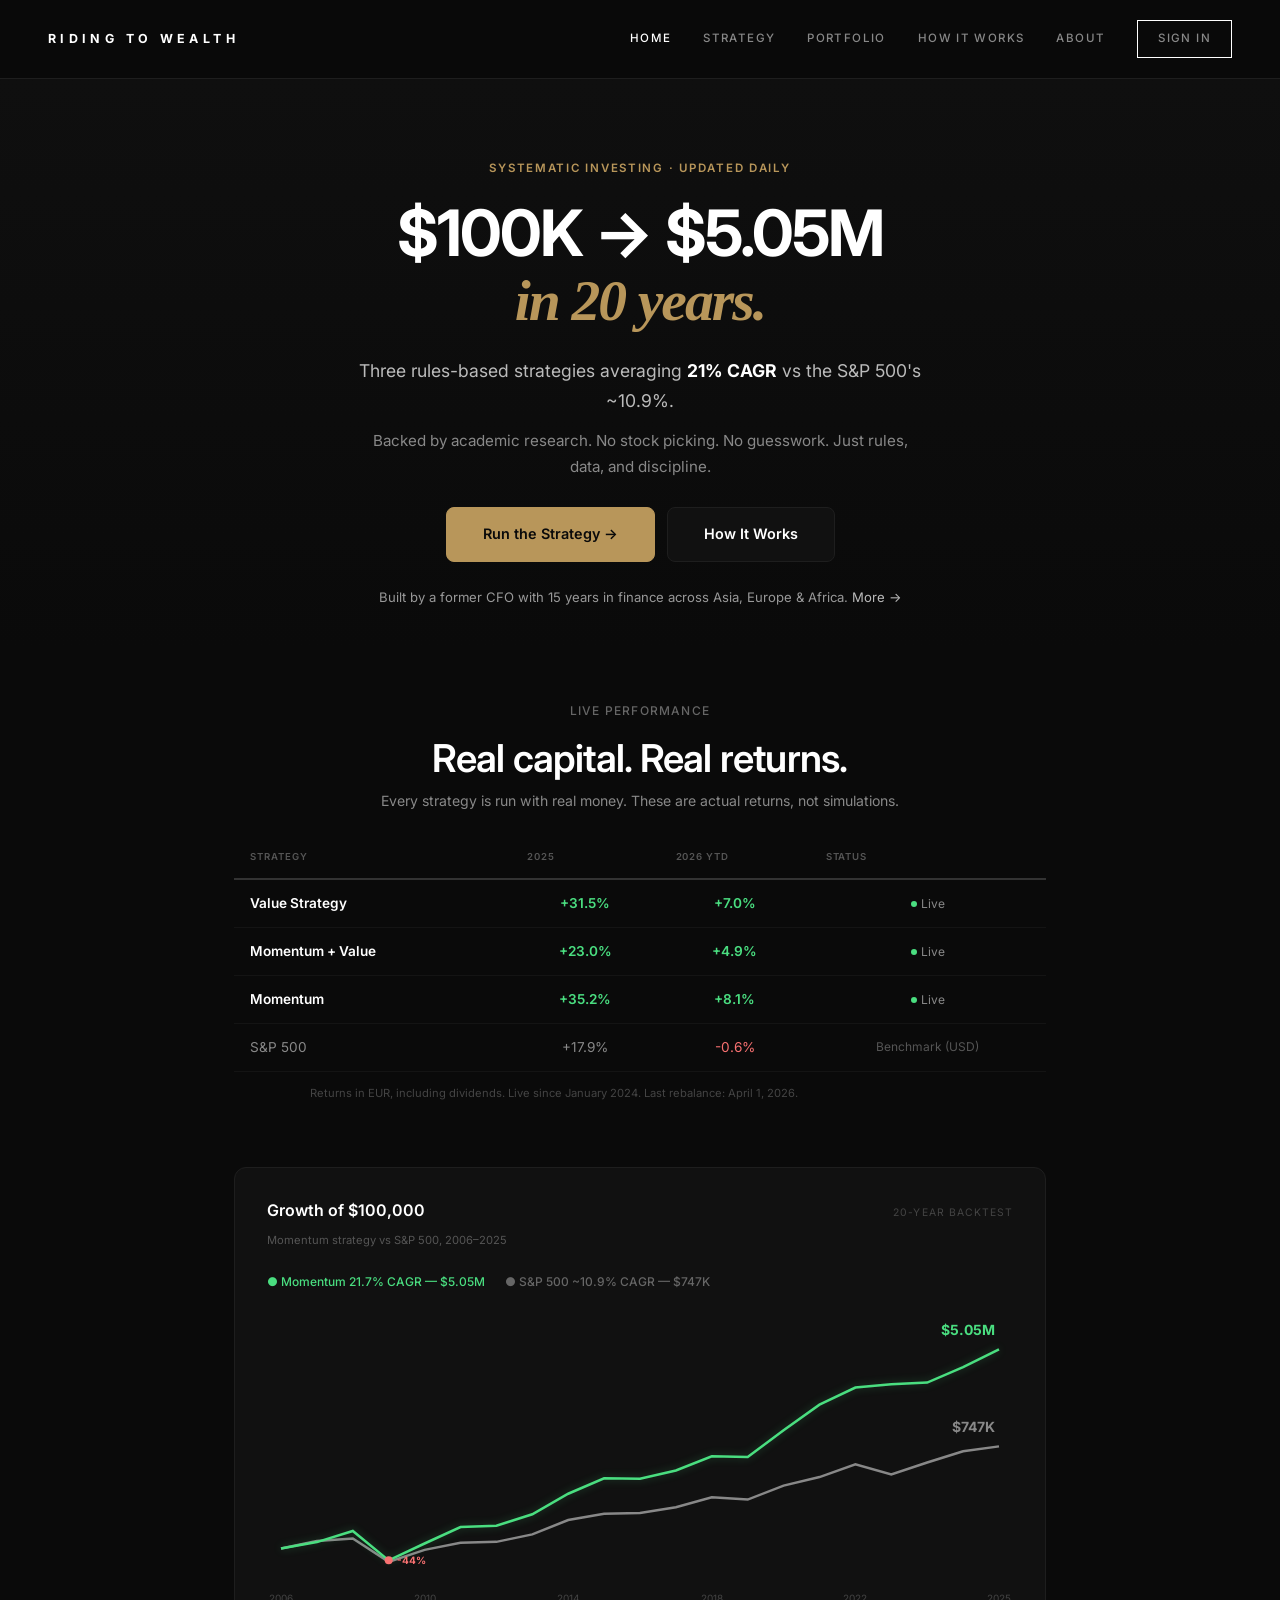
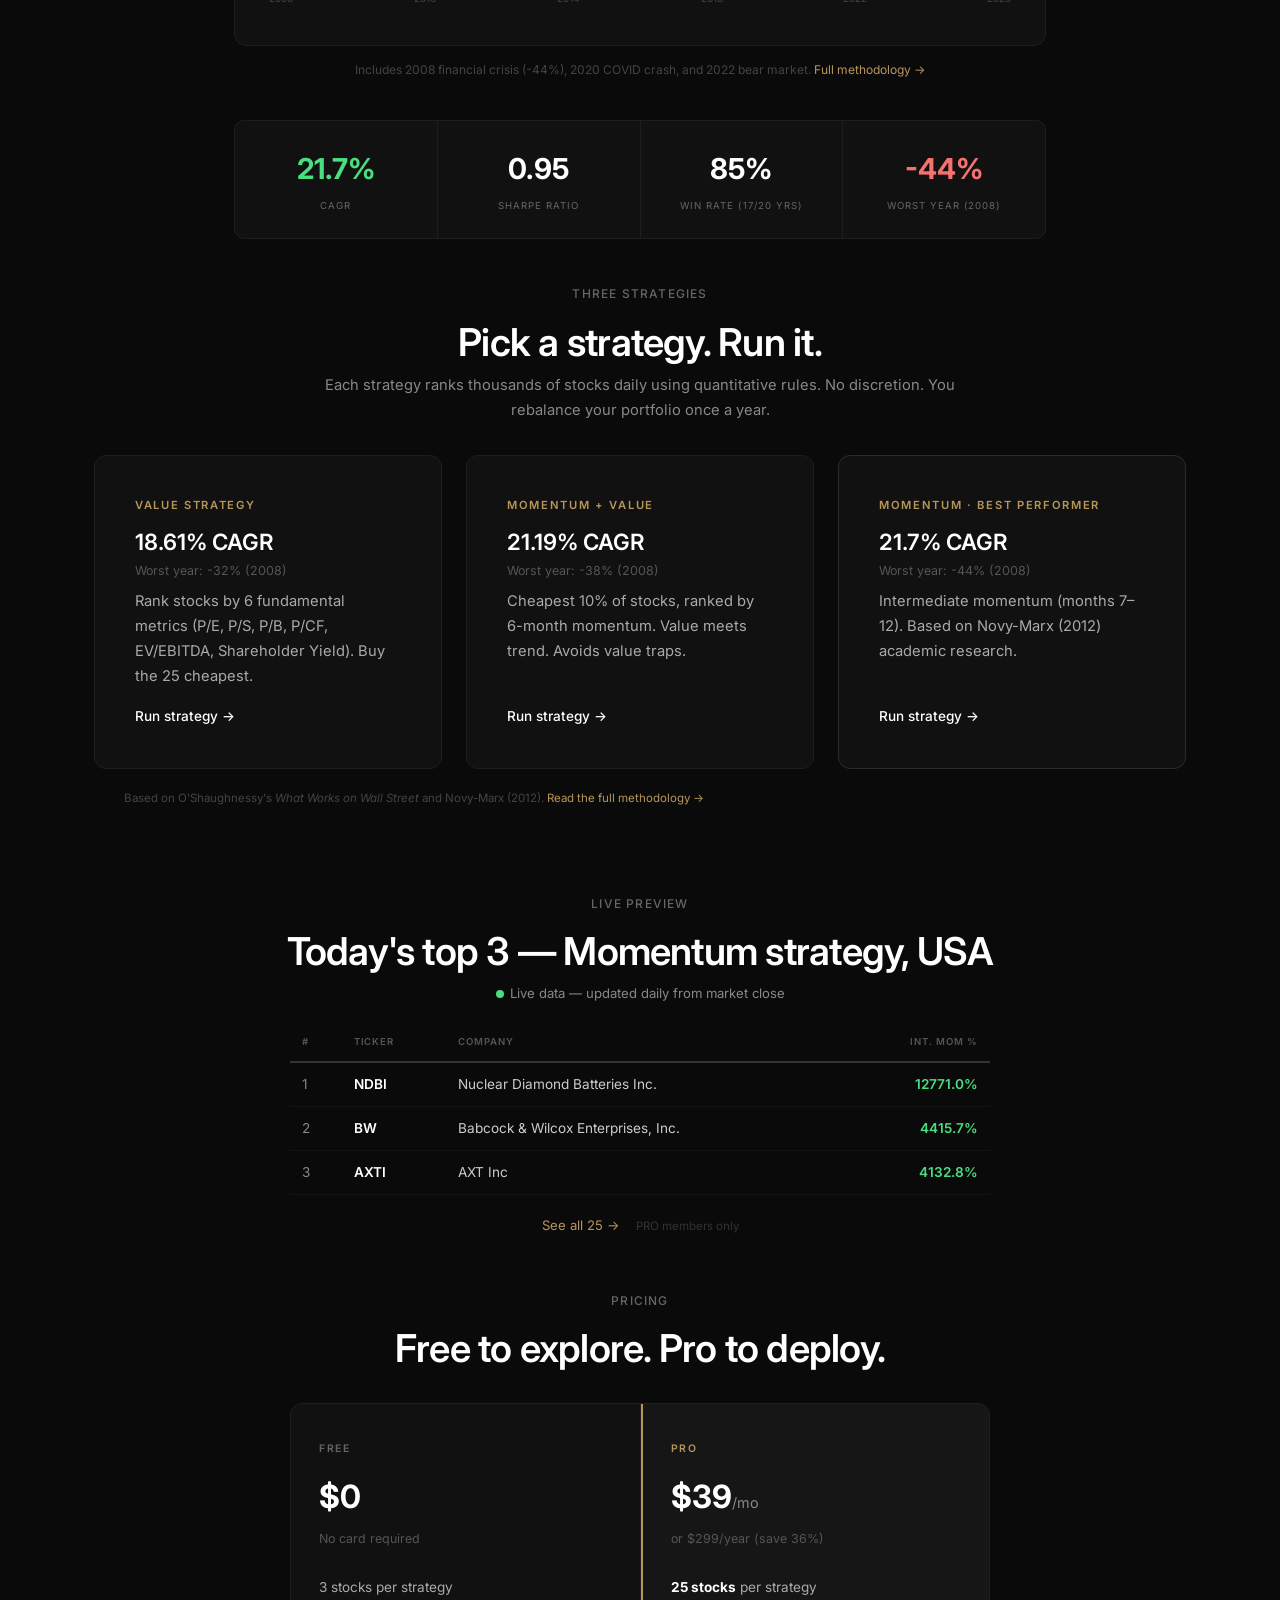
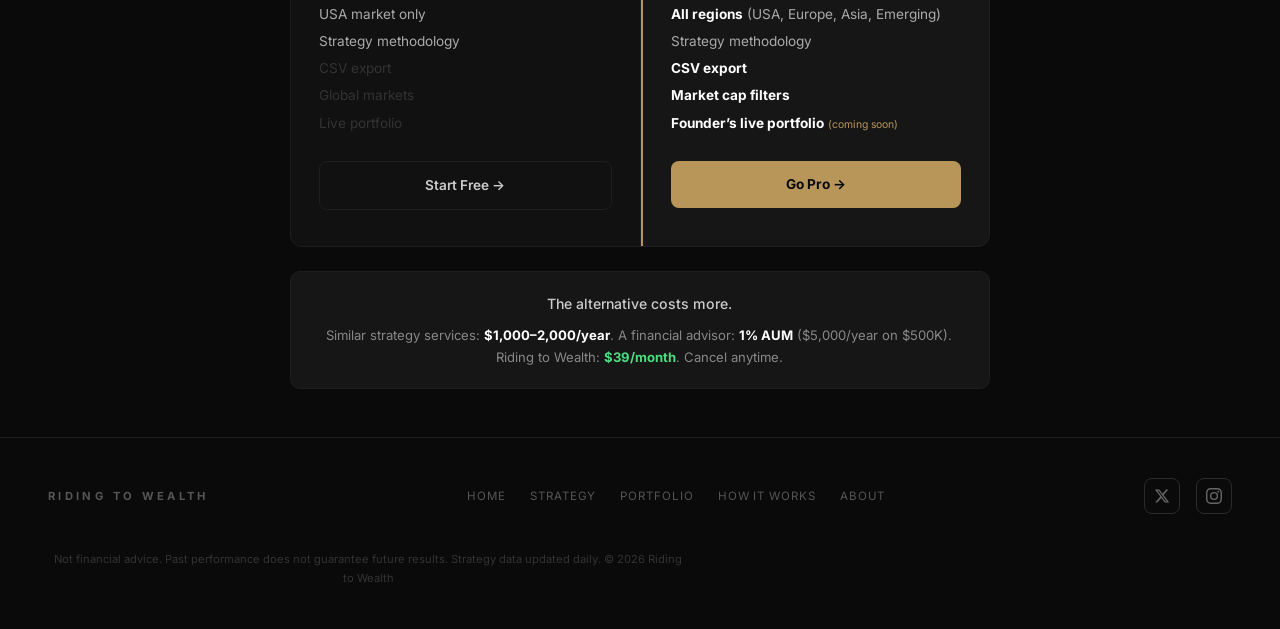
==== index.html @ 2ad4b7cb "Reorder homepage: Live Performance first, backtest chart second — proof NOW before proof historicall" ====
<!DOCTYPE html>
<html lang="en">
<head>
  <meta charset="UTF-8">
  <meta name="viewport" content="width=device-width, initial-scale=1.0">
  <title>$100K to $5.05M in 20 Years — Riding to Wealth</title>
  <meta name="description" content="Three rules-based strategies averaging 21% CAGR over 20 years. Backed by academic research. Run with real capital. No simulations.">
  <meta property="og:title" content="$100K to $5.05M in 20 Years — Riding to Wealth">
  <meta property="og:description" content="Three rules-based strategies averaging 21% CAGR vs the S&P 500's ~10.9%. Backed by academic research. Real capital.">
  <meta property="og:image" content="https://ridingtowealth.com/og-image.png">
  <meta property="og:type" content="website">
  <meta property="og:url" content="https://ridingtowealth.com">
  <meta name="twitter:card" content="summary_large_image">
  <meta name="twitter:image" content="https://ridingtowealth.com/og-image.png">
  <meta name="twitter:title" content="$100K to $5.05M in 20 Years — Riding to Wealth">
  <meta name="twitter:description" content="Three rules-based strategies averaging 21% CAGR. Backed by academic research. Real capital.">
  <meta name="theme-color" content="#0a0a0a">
  <link rel="preconnect" href="https://fonts.googleapis.com">
  <link href="https://fonts.googleapis.com/css2?family=Inter:wght@400;500;600;700&display=swap" rel="stylesheet">
  <link rel="icon" href="favicon.ico" type="image/x-icon">
  <link rel="icon" href="favicon.png" type="image/png">
  <link rel="stylesheet" href="style.css">
  <script type="application/ld+json">
  {
    "@context": "https://schema.org",
    "@type": "WebSite",
    "name": "Riding to Wealth",
    "url": "https://ridingtowealth.com",
    "description": "Three rules-based investing strategies averaging 21% CAGR, updated daily from live market data. Run with real capital.",
    "author": {
      "@type": "Person",
      "name": "Luis Abrantes",
      "jobTitle": "Former CFO",
      "url": "https://ridingtowealth.com/about.html",
      "sameAs": ["https://x.com/LuisPAbr"]
    }
  }
  </script>
  <style>
    @media (max-width: 900px) {
      .cards-3 { grid-template-columns: 1fr !important; gap: 12px !important; }
      .trust-bar { grid-template-columns: repeat(2, 1fr) !important; }
      .screener-cta-row { flex-direction: column; text-align: center; }
      .two-sides { grid-template-columns: 1fr !important; }
      .pricing-grid { grid-template-columns: 1fr !important; }
    }
  </style>
</head>
<body>

  <!-- Nav -->
  <nav class="nav" role="navigation" aria-label="Main navigation">
    <a href="/" class="nav-logo">RIDING TO WEALTH</a>
    <button class="nav-toggle" aria-label="Toggle menu" onclick="document.querySelector('.nav-links').classList.toggle('open')">
      <span></span><span></span><span></span>
    </button>
    <div class="nav-links">
      <a href="/" class="active">Home</a>
      <a href="invest.html">Strategy</a>
      <a href="portfolio.html">Portfolio</a>
      <a href="strategies.html">How It Works</a>

      <a href="about.html">About</a>
      <a href="invest.html#signin" class="btn-sub">Sign In</a>
    </div>
  </nav>

  <!-- Hero — Proof first -->
  <header class="hero" style="padding:80px 24px 40px">
    <p style="margin:0 auto 20px;font-size:0.72rem;font-weight:600;letter-spacing:0.15em;text-transform:uppercase;color:#b8965a">Systematic Investing &middot; Updated Daily</p>
    <h1 style="margin-bottom:24px">$100K &rarr; $5.05M<br><span class="italic">in 20 years.</span></h1>
    <p style="font-size:1.1rem;color:#bbb;max-width:600px;margin:0 auto 12px">Three rules-based strategies averaging <strong style="color:#fff">21% CAGR</strong> vs the S&amp;P 500's ~10.9%.</p>
    <p style="font-size:0.95rem;color:#888;max-width:540px;margin:0 auto 28px">Backed by academic research. No stock picking. No guesswork. Just rules, data, and discipline.</p>
    <div style="display:flex;gap:12px;justify-content:center;flex-wrap:wrap">
      <a href="invest.html" class="btn btn-accent" style="padding:14px 36px;font-size:0.9rem">Run the Strategy &rarr;</a>
      <a href="strategies.html" class="btn" style="padding:14px 36px;font-size:0.9rem">How It Works</a>
    </div>
    <p style="margin:24px auto 0;font-size:0.82rem;color:#999">Built by a former CFO with 15 years in finance across Asia, Europe &amp; Africa. <a href="about.html" style="color:#bbb">More &rarr;</a></p>
  </header>

  <!-- Live Performance — FIRST (what's happening NOW) -->
  <section style="padding:48px 0 40px">
    <div class="container" style="max-width:860px">
      <div style="text-align:center;margin-bottom:24px">
        <span class="sublabel">Live Performance</span>
        <h2 style="margin:12px 0 8px">Real capital. Real returns.</h2>
        <p style="margin:0 auto;color:#888;font-size:0.88rem">Every strategy is run with real money. These are actual returns, not simulations.</p>
      </div>
      <div style="overflow-x:auto">
        <table style="width:100%;border-collapse:collapse;font-size:0.85rem;text-align:center">
          <thead>
            <tr>
              <th style="padding:12px 16px;font-size:0.6rem;letter-spacing:0.1em;text-transform:uppercase;color:#555;border-bottom:2px solid #333;text-align:left">Strategy</th>
              <th style="padding:12px 16px;font-size:0.6rem;letter-spacing:0.1em;text-transform:uppercase;color:#555;border-bottom:2px solid #333">2025</th>
              <th style="padding:12px 16px;font-size:0.6rem;letter-spacing:0.1em;text-transform:uppercase;color:#555;border-bottom:2px solid #333">2026 YTD</th>
              <th style="padding:12px 16px;font-size:0.6rem;letter-spacing:0.1em;text-transform:uppercase;color:#555;border-bottom:2px solid #333">Status</th>
            </tr>
          </thead>
          <tbody>
            <tr style="border-bottom:1px solid var(--border)">
              <td style="padding:12px 16px;text-align:left;color:#fff;font-weight:600">Value Strategy</td>
              <td style="padding:12px 16px;color:#4ade80;font-weight:600">+31.5%</td>
              <td style="padding:12px 16px;color:#4ade80;font-weight:600">+7.0%</td>
              <td style="padding:12px 16px"><span style="display:inline-block;width:6px;height:6px;background:#4ade80;border-radius:50%;margin-right:4px;vertical-align:middle"></span><span style="font-size:0.75rem;color:#888">Live</span></td>
            </tr>
            <tr style="border-bottom:1px solid var(--border)">
              <td style="padding:12px 16px;text-align:left;color:#fff;font-weight:600">Momentum + Value</td>
              <td style="padding:12px 16px;color:#4ade80;font-weight:600">+23.0%</td>
              <td style="padding:12px 16px;color:#4ade80;font-weight:600">+4.9%</td>
              <td style="padding:12px 16px"><span style="display:inline-block;width:6px;height:6px;background:#4ade80;border-radius:50%;margin-right:4px;vertical-align:middle"></span><span style="font-size:0.75rem;color:#888">Live</span></td>
            </tr>
            <tr style="border-bottom:1px solid var(--border)">
              <td style="padding:12px 16px;text-align:left;color:#fff;font-weight:600">Momentum</td>
              <td style="padding:12px 16px;color:#4ade80;font-weight:600">+35.2%</td>
              <td style="padding:12px 16px;color:#4ade80;font-weight:600">+8.1%</td>
              <td style="padding:12px 16px"><span style="display:inline-block;width:6px;height:6px;background:#4ade80;border-radius:50%;margin-right:4px;vertical-align:middle"></span><span style="font-size:0.75rem;color:#888">Live</span></td>
            </tr>
            <tr>
              <td style="padding:12px 16px;text-align:left;color:#888">S&amp;P 500</td>
              <td style="padding:12px 16px;color:#888">+17.9%</td>
              <td style="padding:12px 16px;color:#f87171">-0.6%</td>
              <td style="padding:12px 16px;font-size:0.75rem;color:#555">Benchmark (USD)</td>
            </tr>
          </tbody>
        </table>
      </div>
      <p style="margin-top:12px;font-size:0.7rem;color:#444;text-align:center">Returns in EUR, including dividends. Live since January 2024. Last rebalance: April 1, 2026.</p>
    </div>
  </section>

  <!-- Backtest Chart — validation of long-term performance -->
  <section style="padding:24px 0 0">
    <div class="container" style="max-width:860px">
      <div style="background:var(--bg-card);border:1px solid var(--border);border-radius:12px;padding:32px 32px 24px">
        <div style="display:flex;justify-content:space-between;align-items:baseline;margin-bottom:20px;flex-wrap:wrap;gap:8px">
          <div>
            <h3 style="font-size:1rem;margin-bottom:4px">Growth of $100,000</h3>
            <span style="font-size:0.7rem;color:#555">Momentum strategy vs S&amp;P 500, 2006&ndash;2025</span>
          </div>
          <span style="font-size:0.65rem;letter-spacing:0.1em;text-transform:uppercase;color:#444">20-Year Backtest</span>
        </div>
        <div style="display:flex;gap:20px;margin-bottom:20px;flex-wrap:wrap">
          <span style="font-size:0.75rem;color:#4ade80;font-weight:500">&#9679; Momentum 21.7% CAGR &mdash; $5.05M</span>
          <span style="font-size:0.75rem;color:#666;font-weight:500">&#9679; S&amp;P 500 ~10.9% CAGR &mdash; $747K</span>
        </div>
        <canvas id="homeChart" style="width:100%;height:300px"></canvas>
      </div>
      <p style="margin:14px auto 0;font-size:0.75rem;color:#444;text-align:center">Includes 2008 financial crisis (-44%), 2020 COVID crash, and 2022 bear market. <a href="strategies.html" style="color:var(--accent)">Full methodology &rarr;</a></p>
    </div>
  </section>

  <!-- Trust Bar — 4 stats -->
  <section style="padding:40px 0">
    <div class="container" style="max-width:860px">
      <div class="trust-bar" style="display:grid;grid-template-columns:repeat(4,1fr);gap:1px;background:var(--border);border:1px solid var(--border);border-radius:10px;overflow:hidden">
        <div style="background:var(--bg-card);padding:24px;text-align:center">
          <div style="font-size:1.8rem;font-weight:700;color:#4ade80">21.7%</div>
          <div style="font-size:0.6rem;letter-spacing:0.1em;text-transform:uppercase;color:#666;margin-top:4px">CAGR</div>
        </div>
        <div style="background:var(--bg-card);padding:24px;text-align:center">
          <div style="font-size:1.8rem;font-weight:700;color:#fff">0.95</div>
          <div style="font-size:0.6rem;letter-spacing:0.1em;text-transform:uppercase;color:#666;margin-top:4px">Sharpe Ratio</div>
        </div>
        <div style="background:var(--bg-card);padding:24px;text-align:center">
          <div style="font-size:1.8rem;font-weight:700;color:#fff">85%</div>
          <div style="font-size:0.6rem;letter-spacing:0.1em;text-transform:uppercase;color:#666;margin-top:4px">Win Rate (17/20 yrs)</div>
        </div>
        <div style="background:var(--bg-card);padding:24px;text-align:center">
          <div style="font-size:1.8rem;font-weight:700;color:#f87171">-44%</div>
          <div style="font-size:0.6rem;letter-spacing:0.1em;text-transform:uppercase;color:#666;margin-top:4px">Worst Year (2008)</div>
        </div>
      </div>
    </div>
  </section>

  <!-- Strategy Cards — with worst year -->
  <section style="padding:0 0 48px">
    <div class="container">
      <div style="text-align:center;margin-bottom:32px">
        <span class="sublabel">Three Strategies</span>
        <h2 style="margin:12px 0 8px">Pick a strategy. Run it.</h2>
        <p style="margin:0 auto;color:#888;font-size:0.92rem">Each strategy ranks thousands of stocks daily using quantitative rules. No discretion. You rebalance your portfolio once a year.</p>
      </div>
      <div class="cards-grid cards-3">

        <a href="invest.html?strategy=value" class="card" style="text-decoration:none;cursor:pointer">
          <span class="label">Value Strategy</span>
          <h3 style="margin:12px 0 4px">18.61% CAGR</h3>
          <p style="font-size:0.78rem;color:#555;margin-bottom:8px">Worst year: -32% (2008)</p>
          <p>Rank stocks by 6 fundamental metrics (P/E, P/S, P/B, P/CF, EV/EBITDA, Shareholder Yield). Buy the 25 cheapest.</p>
          <span class="card-link" style="margin-top:auto;padding-top:16px">Run strategy &rarr;</span>
        </a>

        <a href="invest.html?strategy=trend" class="card" style="text-decoration:none;cursor:pointer">
          <span class="label">Momentum + Value</span>
          <h3 style="margin:12px 0 4px">21.19% CAGR</h3>
          <p style="font-size:0.78rem;color:#555;margin-bottom:8px">Worst year: -38% (2008)</p>
          <p>Cheapest 10% of stocks, ranked by 6-month momentum. Value meets trend. Avoids value traps.</p>
          <span class="card-link" style="margin-top:auto;padding-top:16px">Run strategy &rarr;</span>
        </a>

        <a href="invest.html?strategy=momentum" class="card" style="text-decoration:none;cursor:pointer;border-color:#2a2a2a">
          <span class="label">Momentum &middot; Best Performer</span>
          <h3 style="margin:12px 0 4px">21.7% CAGR</h3>
          <p style="font-size:0.78rem;color:#555;margin-bottom:8px">Worst year: -44% (2008)</p>
          <p>Intermediate momentum (months 7&ndash;12). Based on Novy-Marx (2012) academic research.</p>
          <span class="card-link" style="margin-top:auto;padding-top:16px">Run strategy &rarr;</span>
        </a>

      </div>
      <p style="margin-top:20px;font-size:0.72rem;color:#444;text-align:center">Based on O'Shaughnessy's <em>What Works on Wall Street</em> and Novy-Marx (2012). <a href="strategies.html" style="color:var(--accent)">Read the full methodology &rarr;</a></p>
    </div>
  </section>

  <!-- Live Preview -->
  <section style="padding:32px 0 0">
    <div class="container" style="max-width:860px">
      <div style="text-align:center;margin-bottom:20px">
        <span class="sublabel">Live Preview</span>
        <h2 style="margin:12px 0 8px">Today's top 3 — Momentum strategy, USA</h2>
        <p style="margin:0 auto;color:#888;font-size:0.82rem"><span style="display:inline-block;width:8px;height:8px;background:#4ade80;border-radius:50%;margin-right:6px;vertical-align:middle"></span>Live data &mdash; updated daily from market close</p>
      </div>
      <div style="overflow-x:auto">
        <table style="width:100%;border-collapse:collapse;font-size:0.85rem;max-width:700px;margin:0 auto">
          <thead>
            <tr>
              <th style="padding:10px 12px;font-size:0.6rem;letter-spacing:0.1em;text-transform:uppercase;color:#555;border-bottom:2px solid #333;text-align:left">#</th>
              <th style="padding:10px 12px;font-size:0.6rem;letter-spacing:0.1em;text-transform:uppercase;color:#555;border-bottom:2px solid #333;text-align:left">Ticker</th>
              <th style="padding:10px 12px;font-size:0.6rem;letter-spacing:0.1em;text-transform:uppercase;color:#555;border-bottom:2px solid #333;text-align:left">Company</th>
              <th style="padding:10px 12px;font-size:0.6rem;letter-spacing:0.1em;text-transform:uppercase;color:#555;border-bottom:2px solid #333;text-align:right">Int. Mom %</th>
            </tr>
          </thead>
          <tbody id="preview-tbody">
            <tr><td colspan="4" style="padding:20px;text-align:center;color:#555">Loading...</td></tr>
          </tbody>
        </table>
      </div>
      <div style="text-align:center;margin-top:16px">
        <a href="invest.html?strategy=momentum" style="font-size:0.82rem;color:var(--accent)">See all 25 &rarr;</a>
        <span style="font-size:0.72rem;color:#333;margin-left:12px">PRO members only</span>
      </div>
    </div>
  </section>

  <!-- Free vs Pro -->
  <section style="padding:48px 0">
    <div class="container" style="max-width:860px">
      <div style="text-align:center;margin-bottom:32px">
        <span class="sublabel">Pricing</span>
        <h2 style="margin:12px 0 8px">Free to explore. Pro to deploy.</h2>
      </div>
      <div class="pricing-grid" style="display:grid;grid-template-columns:1fr 1fr;gap:1px;background:var(--border);border:1px solid var(--border);border-radius:12px;overflow:hidden;max-width:700px;margin:0 auto">
        <!-- Free -->
        <div style="background:var(--bg-card);padding:36px 28px">
          <div style="font-size:0.65rem;letter-spacing:0.15em;text-transform:uppercase;color:#666;font-weight:600;margin-bottom:12px">Free</div>
          <div style="font-size:2rem;font-weight:700;color:#fff;margin-bottom:4px">$0</div>
          <div style="font-size:0.78rem;color:#555;margin-bottom:24px">No card required</div>
          <div style="font-size:0.85rem;color:#aaa;line-height:2">
            <div>3 stocks per strategy</div>
            <div>USA market only</div>
            <div>Strategy methodology</div>
            <div style="color:#333">CSV export</div>
            <div style="color:#333">Global markets</div>
            <div style="color:#333">Live portfolio</div>
          </div>
          <a href="invest.html" style="display:block;text-align:center;margin-top:24px;padding:12px;border:1px solid var(--border);border-radius:8px;color:#ccc;font-size:0.85rem;font-weight:600;text-decoration:none;transition:border-color 0.2s">Start Free &rarr;</a>
        </div>
        <!-- Pro -->
        <div style="background:var(--bg-elevated);padding:36px 28px;border-left:2px solid var(--accent)">
          <div style="font-size:0.65rem;letter-spacing:0.15em;text-transform:uppercase;color:var(--accent);font-weight:600;margin-bottom:12px">Pro</div>
          <div style="font-size:2rem;font-weight:700;color:#fff;margin-bottom:4px">$39<span style="font-size:0.9rem;font-weight:400;color:#888">/mo</span></div>
          <div style="font-size:0.78rem;color:#555;margin-bottom:24px">or $299/year (save 36%)</div>
          <div style="font-size:0.85rem;color:#aaa;line-height:2">
            <div><strong style="color:#fff">25 stocks</strong> per strategy</div>
            <div><strong style="color:#fff">All regions</strong> (USA, Europe, Asia, Emerging)</div>
            <div>Strategy methodology</div>
            <div><strong style="color:#fff">CSV export</strong></div>
            <div><strong style="color:#fff">Market cap filters</strong></div>
            <div><strong style="color:#fff">Founder&rsquo;s live portfolio</strong> <span style="font-size:0.65rem;color:var(--accent)">(coming soon)</span></div>
          </div>
          <a href="invest.html#signin" style="display:block;text-align:center;margin-top:24px;padding:12px;background:var(--accent);border:none;border-radius:8px;color:#0a0a0a;font-size:0.85rem;font-weight:700;text-decoration:none;transition:background 0.2s">Go Pro &rarr;</a>
        </div>
      </div>
      <div style="margin-top:24px;background:var(--bg-elevated);border:1px solid var(--border);border-radius:10px;padding:20px 28px;max-width:700px;margin-left:auto;margin-right:auto;text-align:center">
        <p style="font-size:0.88rem;color:#ccc;margin-bottom:8px;font-weight:500">The alternative costs more.</p>
        <p style="font-size:0.82rem;color:#888;margin:0">Similar strategy services: <strong style="color:#fff">$1,000&ndash;2,000/year</strong>. A financial advisor: <strong style="color:#fff">1% AUM</strong> ($5,000/year on $500K). Riding to Wealth: <strong style="color:#4ade80">$39/month</strong>. Cancel anytime.</p>
      </div>
    </div>
  </section>

  <!-- Footer -->
  <footer class="footer">
    <span class="footer-logo">RIDING TO WEALTH</span>
    <div class="footer-links">
      <a href="/">Home</a>
      <a href="invest.html">Strategy</a>
      <a href="portfolio.html">Portfolio</a>
      <a href="strategies.html">How It Works</a>

      <a href="about.html">About</a>
    </div>
    <div class="social-icons">
      <a href="https://x.com/LuisPAbr" target="_blank" rel="noopener" aria-label="X / Twitter"><svg viewBox="0 0 24 24"><path d="M18.244 2.25h3.308l-7.227 8.26 8.502 11.24H16.17l-5.214-6.817L4.99 21.75H1.68l7.73-8.835L1.254 2.25H8.08l4.713 6.231zm-1.161 17.52h1.833L7.084 4.126H5.117z"/></svg></a>
      <a href="https://instagram.com/ridingtowealth" target="_blank" rel="noopener" aria-label="Instagram"><svg viewBox="0 0 24 24"><path d="M12 2.163c3.204 0 3.584.012 4.85.07 3.252.148 4.771 1.691 4.919 4.919.058 1.265.069 1.645.069 4.849 0 3.205-.012 3.584-.069 4.849-.149 3.225-1.664 4.771-4.919 4.919-1.266.058-1.644.07-4.85.07-3.204 0-3.584-.012-4.849-.07-3.26-.149-4.771-1.699-4.919-4.92-.058-1.265-.07-1.644-.07-4.849 0-3.204.013-3.583.07-4.849.149-3.227 1.664-4.771 4.919-4.919 1.266-.057 1.645-.069 4.849-.069zM12 0C8.741 0 8.333.014 7.053.072 2.695.272.273 2.69.073 7.052.014 8.333 0 8.741 0 12c0 3.259.014 3.668.072 4.948.2 4.358 2.618 6.78 6.98 6.98C8.333 23.986 8.741 24 12 24c3.259 0 3.668-.014 4.948-.072 4.354-.2 6.782-2.618 6.979-6.98.059-1.28.073-1.689.073-4.948 0-3.259-.014-3.667-.072-4.947-.196-4.354-2.617-6.78-6.979-6.98C15.668.014 15.259 0 12 0zm0 5.838a6.162 6.162 0 100 12.324 6.162 6.162 0 000-12.324zM12 16a4 4 0 110-8 4 4 0 010 8zm6.406-11.845a1.44 1.44 0 100 2.881 1.44 1.44 0 000-2.881z"/></svg></a>
    </div>
    <p class="footer-disclaimer">Not financial advice. Past performance does not guarantee future results. Strategy data updated daily. &copy; 2026 Riding to Wealth</p>
  </footer>

  <script>
  // Growth chart — bigger, with crisis annotations
  function drawGrowthChart(canvasId) {
    const canvas = document.getElementById(canvasId);
    if (!canvas) return;
    const ctx = canvas.getContext('2d');
    const dpr = window.devicePixelRatio || 1;
    const W = canvas.parentElement.clientWidth - 64;
    const H = Math.max(240, Math.min(300, W * 0.5));
    canvas.style.width = W + 'px';
    canvas.style.height = H + 'px';
    canvas.width = W * dpr;
    canvas.height = H * dpr;
    ctx.scale(dpr, dpr);

    const pad = { t: 24, r: 14, b: 32, l: 14 };

    const years = [2006,2007,2008,2009,2010,2011,2012,2013,2014,2015,2016,2017,2018,2019,2020,2021,2022,2023,2024,2025];
    const momR = [13.41,24.49,-43.96,39.37,38.14,2.79,25.24,49.86,35.52,-0.63,17.49,31.95,-1.20,68.96,65.8,40.16,6.93,3.14,35.47,42.07];
    const spR = [15.81,5.17,-36.97,26.70,15.06,1.79,15.90,32.53,13.45,1.19,12.00,21.83,-4.38,31.49,18.40,28.71,-18.11,26.29,25.02,10.00];

    function buildEquity(r){let e=[100000];for(let x of r)e.push(e[e.length-1]*(1+x/100));return e;}
    const momEq=buildEquity(momR),spEq=buildEquity(spR);
    const allV=[...momEq,...spEq];
    const logMin=Math.log10(Math.min(...allV)*0.7),logMax=Math.log10(Math.max(...allV)*1.3);

    function xp(i){return pad.l+(i/years.length)*(W-pad.l-pad.r);}
    function yp(v){return pad.t+(1-(Math.log10(v)-logMin)/(logMax-logMin))*(H-pad.t-pad.b);}

    // No grid lines

    // Year labels
    const isMobile = W < 400;
    const step = isMobile ? 5 : 4;
    ctx.fillStyle='#444';ctx.font='10px Inter,sans-serif';ctx.textAlign='center';
    years.forEach((yr,i)=>{if(i%step===0)ctx.fillText(yr,xp(i),H-10);});
    ctx.fillText('2025',xp(years.length),H-10);

    // S&P line
    function drawLine(eq,col,w){ctx.beginPath();eq.forEach((v,i)=>{i===0?ctx.moveTo(xp(i),yp(v)):ctx.lineTo(xp(i),yp(v));});ctx.strokeStyle=col;ctx.lineWidth=w;ctx.stroke();}
    drawLine(spEq,'#888',2.5);

    // Momentum line with glow
    ctx.shadowColor='rgba(74,222,128,0.3)';ctx.shadowBlur=8;
    drawLine(momEq,'#4ade80',2.5);
    ctx.shadowBlur=0;

    // 2008 crash annotation
    const crash2008idx = 2; // index in momR for 2008
    const crashY = yp(momEq[crash2008idx + 1]); // value after 2008
    const crashX = xp(crash2008idx + 1);
    ctx.beginPath();
    ctx.arc(crashX, crashY, 4, 0, Math.PI*2);
    ctx.fillStyle='#f87171';
    ctx.fill();
    ctx.font='bold 10px Inter,sans-serif';
    ctx.textAlign='left';
    ctx.fillStyle='#f87171';
    ctx.fillText('-44%', crashX + 8, crashY + 4);

    // 2020 annotation
    const covid2020idx = 14;
    const covidY = yp(momEq[covid2020idx + 1]);
    const covidX = xp(covid2020idx + 1);

    // End labels
    ctx.font='bold 14px Inter,sans-serif';
    ctx.textAlign='right';
    ctx.fillStyle='#4ade80';
    ctx.fillText('$5.05M',xp(years.length)-4,yp(momEq[momEq.length-1])-14);
    ctx.fillStyle='#888';
    ctx.fillText('$747K',xp(years.length)-4,yp(spEq[spEq.length-1])-14);
  }
  drawGrowthChart('homeChart');
  window.addEventListener('resize', function(){drawGrowthChart('homeChart');});
  </script>

  <script>
  // Live preview — load top 3 momentum USA stocks from wizard-data.json
  fetch('wizard-data.json')
    .then(r => r.json())
    .then(d => {
      const stocks = (d.momentum && d.momentum.USA) ? d.momentum.USA.slice(0, 3) : [];
      const tbody = document.getElementById('preview-tbody');
      if (stocks.length === 0) { tbody.innerHTML = '<tr><td colspan="4" style="padding:20px;text-align:center;color:#555">No data</td></tr>'; return; }
      tbody.innerHTML = stocks.map((s, i) =>
        `<tr style="border-bottom:1px solid var(--border)">
          <td style="padding:10px 12px;color:#888">${i+1}</td>
          <td style="padding:10px 12px;font-weight:600;color:#fff">${s[0]}</td>
          <td style="padding:10px 12px;color:#ccc">${s[1]}</td>
          <td style="padding:10px 12px;text-align:right;color:#4ade80;font-weight:600">${s[5] != null ? s[5].toFixed(1) + '%' : '—'}</td>
        </tr>`
      ).join('');
    })
    .catch(() => {});
  </script>
  <script src="auth-nav.js"></script>
</body>
</html>
---- style.css ----
/* ============================================
   RIDING TO WEALTH — Design System
   ============================================ */

/* --- Reset & Base --- */
*, *::before, *::after { box-sizing: border-box; margin: 0; padding: 0; }
html { scroll-behavior: smooth; -webkit-text-size-adjust: 100%; }
body {
  font-family: 'Inter', -apple-system, BlinkMacSystemFont, 'Segoe UI', sans-serif;
  background: #0a0a0a;
  color: #e0e0e0;
  line-height: 1.7;
  font-size: 16px;
  -webkit-font-smoothing: antialiased;
}
a { color: inherit; text-decoration: none; }
img { max-width: 100%; display: block; }
ul, ol { list-style: none; }

/* --- Typography Scale --- */
h1 { font-size: clamp(2.4rem, 5vw, 4rem); font-weight: 700; line-height: 1.1; letter-spacing: -0.03em; color: #fff; }
h2 { font-size: clamp(1.6rem, 3vw, 2.4rem); font-weight: 600; line-height: 1.2; letter-spacing: -0.02em; color: #fff; }
h3 { font-size: clamp(1.1rem, 2vw, 1.4rem); font-weight: 600; line-height: 1.3; color: #fff; }
p { color: #aaa; font-size: 1rem; max-width: 640px; }
.label { font-size: 0.7rem; font-weight: 600; letter-spacing: 0.15em; text-transform: uppercase; color: #b8965a; }
.sublabel { font-size: 0.75rem; font-weight: 500; letter-spacing: 0.1em; text-transform: uppercase; color: #666; }
.italic { font-style: italic; font-family: 'Georgia', 'Times New Roman', serif; }
.text-center { text-align: center; }

/* --- Accessibility --- */
.sr-only { position: absolute; width: 1px; height: 1px; padding: 0; margin: -1px; overflow: hidden; clip: rect(0,0,0,0); white-space: nowrap; border: 0; }

/* --- Colors --- */
:root {
  --bg-primary: #0a0a0a;
  --bg-card: #111111;
  --bg-elevated: #161616;
  --border: #1e1e1e;
  --text-primary: #ffffff;
  --text-secondary: #aaaaaa;
  --text-muted: #737373;
  --accent: #b8965a;
  --accent-hover: #d4af6e;
  --green: #2d7a4f;
  --red: #a63d3d;
}

/* --- Layout --- */
.container { max-width: 1140px; margin: 0 auto; padding: 0 24px; }
.section { padding: 24px 0; }
.section-sm { padding: 48px 0; }
.divider { width: 60px; height: 3px; background: var(--accent); border-radius: 2px; }

/* --- Navigation --- */
.nav {
  display: flex;
  align-items: center;
  justify-content: space-between;
  padding: 20px 48px;
  background: var(--bg-primary);
  border-bottom: 1px solid var(--border);
  position: sticky;
  top: 0;
  z-index: 100;
  backdrop-filter: blur(12px);
  background: rgba(10, 10, 10, 0.92);
}
.nav-logo {
  font-family: 'Inter', sans-serif;
  font-size: 0.78rem;
  font-weight: 700;
  letter-spacing: 0.35em;
  color: #fff;
  white-space: nowrap;
}
.nav-links { display: flex; align-items: center; gap: 32px; }
.nav-links a {
  font-size: 0.72rem;
  font-weight: 500;
  letter-spacing: 0.12em;
  text-transform: uppercase;
  color: #888;
  transition: color 0.2s;
}
.nav-links a:hover, .nav-links a.active { color: #fff; }
.btn-sub {
  background: transparent;
  border: 1px solid #fff;
  padding: 8px 20px;
  font-size: 0.72rem;
  font-weight: 600;
  letter-spacing: 0.1em;
  text-transform: uppercase;
  color: #fff;
  cursor: pointer;
  transition: all 0.2s;
}
.btn-sub:hover { background: #2d7a4f; border-color: #2d7a4f; color: #fff; }

/* Mobile nav toggle */
.nav-toggle { display: none; background: none; border: none; cursor: pointer; padding: 4px; }
.nav-toggle span { display: block; width: 22px; height: 2px; background: #fff; margin: 5px 0; transition: 0.3s; }

/* --- Hero --- */
.hero {
  text-align: center;
  padding: 60px 24px 20px;
  background: linear-gradient(180deg, #0f0f0f 0%, #0a0a0a 100%);
}
.hero h1 { margin-bottom: 20px; }
.hero .italic { font-size: clamp(2rem, 4.5vw, 3.6rem); color: var(--accent); display: block; margin-bottom: 24px; }
.hero p { margin: 0 auto 12px; font-size: 1.05rem; }

/* --- Cards --- */
.card {
  background: var(--bg-card);
  border: 1px solid var(--border);
  border-radius: 12px;
  padding: 40px;
  transition: border-color 0.3s, transform 0.2s;
  display: flex;
  flex-direction: column;
}
.card .btn { margin-top: auto; }
.card:hover { border-color: #333; transform: translateY(-2px); }
.card h3 { margin: 12px 0 8px; }
.card p { font-size: 0.92rem; }
.card-link {
  display: inline-block;
  margin-top: 20px;
  font-size: 0.85rem;
  font-weight: 500;
  color: #fff;
  transition: color 0.2s;
}
.card-link:hover, .card:hover .card-link { color: #2d7a4f; }

.cards-grid { display: grid; grid-template-columns: repeat(auto-fit, minmax(320px, 1fr)); gap: 24px; }
.cards-3 { grid-template-columns: repeat(3, 1fr); }

/* --- Quote / Philosophy --- */
.quote-block {
  text-align: center;
  padding: 60px 24px;
  background: var(--bg-elevated);
  border-top: 1px solid var(--border);
  border-bottom: 1px solid var(--border);
}
.quote-block blockquote {
  font-family: 'Georgia', serif;
  font-style: italic;
  font-size: clamp(1.1rem, 2.5vw, 1.5rem);
  color: #ccc;
  max-width: 700px;
  margin: 0 auto 16px;
  line-height: 1.6;
}
.quote-block cite { font-size: 0.8rem; color: var(--text-muted); font-style: normal; letter-spacing: 0.1em; text-transform: uppercase; }

/* --- Subscribe --- */
.subscribe {
  text-align: center;
  padding: 80px 24px;
  background: var(--bg-primary);
}
.subscribe h2 { margin-bottom: 12px; }
.subscribe p { margin: 0 auto 28px; }
.subscribe-form { display: flex; gap: 0; max-width: 460px; margin: 0 auto; }
.subscribe-form input[type="email"] {
  flex: 1;
  padding: 14px 18px;
  background: var(--bg-card);
  border: 1px solid var(--border);
  border-right: none;
  border-radius: 6px 0 0 6px;
  color: #fff;
  font-size: 0.9rem;
  outline: none;
  transition: border-color 0.2s;
}
.subscribe-form input[type="email"]:focus { border-color: var(--accent); }
.subscribe-form input[type="email"]::placeholder { color: #555; }
.subscribe-form button {
  padding: 14px 28px;
  background: #fff;
  color: #0a0a0a;
  border: none;
  border-radius: 0 6px 6px 0;
  font-size: 0.8rem;
  font-weight: 700;
  letter-spacing: 0.08em;
  text-transform: uppercase;
  cursor: pointer;
  transition: background 0.2s;
  white-space: nowrap;
}
.subscribe-form button:hover { background: var(--accent); color: #fff; }
.subscribe-note { font-size: 0.75rem; color: var(--text-muted); margin-top: 12px; }

/* --- Footer --- */
.footer {
  padding: 40px 48px;
  border-top: 1px solid var(--border);
  display: flex;
  justify-content: space-between;
  align-items: center;
  flex-wrap: wrap;
  gap: 20px;
}
.footer-logo { font-size: 0.7rem; font-weight: 700; letter-spacing: 0.3em; color: #555; }
.footer-links { display: flex; gap: 24px; }
.footer-links a { font-size: 0.72rem; color: #555; letter-spacing: 0.08em; text-transform: uppercase; transition: color 0.2s; }
.footer-links a:hover { color: #fff; }
.footer-disclaimer { width: 100%; text-align: center; font-size: 0.7rem; color: #333; margin-top: 16px; }

/* --- Stats Row --- */
.stats { display: flex; justify-content: center; gap: 64px; padding: 40px 0; }
.stat { text-align: center; }
.stat-value { font-size: clamp(2rem, 4vw, 3rem); font-weight: 700; color: #fff; }
.stat-label { font-size: 0.7rem; letter-spacing: 0.12em; text-transform: uppercase; color: #666; margin-top: 4px; }

/* --- Table --- */
.table-wrap { overflow-x: auto; }
table { width: 100%; border-collapse: collapse; font-size: 0.88rem; }
thead th {
  text-align: left;
  font-size: 0.68rem;
  font-weight: 600;
  letter-spacing: 0.1em;
  text-transform: uppercase;
  color: #555;
  padding: 12px 16px;
  border-bottom: 1px solid var(--border);
}
tbody td { padding: 14px 16px; border-bottom: 1px solid #141414; color: #ccc; }
tbody tr:hover { background: var(--bg-elevated); }
.ticker { font-weight: 600; color: var(--accent); font-size: 0.78rem; letter-spacing: 0.05em; margin-right: 6px; }
.weight { font-weight: 600; color: #fff; }

/* --- Tags --- */
.tag {
  display: inline-block;
  font-size: 0.65rem;
  font-weight: 600;
  letter-spacing: 0.1em;
  text-transform: uppercase;
  padding: 4px 10px;
  border: 1px solid #2a2a2a;
  border-radius: 4px;
  color: #777;
  margin-right: 6px;
}
.tag-buy { border-color: var(--green); color: var(--green); }
.tag-region { border-color: #333; color: #666; }

/* --- Sector/Geo Bars --- */
.bar-group { margin-bottom: 16px; }
.bar-label { display: flex; justify-content: space-between; font-size: 0.85rem; margin-bottom: 6px; }
.bar-label span:first-child { color: #ccc; }
.bar-label span:last-child { color: #fff; font-weight: 600; }
.bar-track { height: 6px; background: #1a1a1a; border-radius: 3px; overflow: hidden; }
.bar-fill { height: 100%; background: var(--accent); border-radius: 3px; transition: width 0.6s ease; }

/* --- Performance --- */
.perf-grid { display: flex; gap: 24px; justify-content: center; flex-wrap: wrap; }
.perf-card { text-align: center; padding: 24px 32px; background: var(--bg-card); border: 1px solid var(--border); border-radius: 8px; min-width: 140px; }
.perf-year { font-size: 0.75rem; color: #666; letter-spacing: 0.1em; margin-bottom: 8px; }
.perf-return { font-size: 1.6rem; font-weight: 700; color: #4ade80; }
.perf-return.negative { color: #f87171; }

/* --- About List --- */
.feature-list { display: grid; grid-template-columns: 1fr 1fr; gap: 12px 32px; margin: 24px 0; }
.feature-item { font-size: 0.92rem; color: #ccc; padding-left: 20px; position: relative; }
.feature-item::before { content: '→'; position: absolute; left: 0; color: var(--accent); }

/* --- CTA Button --- */
.btn {
  display: inline-block;
  padding: 14px 32px;
  background: var(--bg-card);
  border: 1px solid var(--border);
  border-radius: 8px;
  font-size: 0.85rem;
  font-weight: 600;
  color: #fff;
  transition: all 0.2s;
  cursor: pointer;
}
.btn:hover { background: var(--bg-elevated); border-color: #333; }
.btn-accent { background: var(--accent); border-color: var(--accent); color: #0a0a0a; }
.btn-accent:hover { background: var(--accent-hover); }

/* --- Social Icons --- */
.social-icons { display: flex; gap: 16px; align-items: center; }
.social-icons a { display: flex; align-items: center; justify-content: center; width: 36px; height: 36px; border: 1px solid #2a2a2a; border-radius: 8px; color: #666; transition: all 0.2s; }
.social-icons a:hover { color: #fff; border-color: #555; background: var(--bg-elevated); }
.social-icons svg { width: 16px; height: 16px; fill: currentColor; }

/* --- Social Embeds Section --- */
.social-section { padding: 80px 0; background: var(--bg-elevated); border-top: 1px solid var(--border); border-bottom: 1px solid var(--border); }
.social-grid { display: grid; grid-template-columns: 1fr 1fr; gap: 32px; margin-top: 32px; }
.social-embed { background: var(--bg-card); border: 1px solid var(--border); border-radius: 12px; padding: 24px; min-height: 400px; overflow: hidden; }
.social-embed h3 { margin-bottom: 16px; font-size: 0.85rem; display: flex; align-items: center; gap: 8px; }
.social-embed h3 svg { width: 18px; height: 18px; fill: currentColor; }
.social-embed iframe { border: none; width: 100%; }
@media (max-width: 900px) { .social-grid { grid-template-columns: 1fr; } }

/* --- Research Pages --- */
.research-hero {
  display: grid;
  grid-template-columns: 1fr auto;
  gap: 40px;
  align-items: start;
  padding: 80px 0 48px;
}
.research-hero .ticker-label {
  font-family: 'Inter', monospace;
  font-size: 0.7rem;
  letter-spacing: 0.15em;
  color: var(--text-muted);
  text-transform: uppercase;
  margin-bottom: 8px;
}
.research-hero h1 { margin-bottom: 16px; }
.research-hero .tagline {
  font-size: 1.05rem;
  color: var(--text-secondary);
  font-style: italic;
  max-width: 540px;
  line-height: 1.6;
  font-family: Georgia, serif;
}
.hero-meta { text-align: right; min-width: 180px; }
.price-box {
  background: #fff;
  color: #0a0a0a;
  padding: 20px 24px;
  border-radius: 8px;
  margin-bottom: 10px;
}
.price-label {
  font-size: 0.65rem;
  letter-spacing: 0.12em;
  text-transform: uppercase;
  opacity: 0.5;
  margin-bottom: 4px;
  font-weight: 600;
}
.price-val { font-size: 2rem; font-weight: 700; }
.price-sub { font-size: 0.72rem; opacity: 0.6; margin-top: 2px; }
.rating-box {
  padding: 10px 16px;
  font-size: 0.7rem;
  letter-spacing: 0.1em;
  text-transform: uppercase;
  text-align: center;
  font-weight: 600;
  border-radius: 6px;
  color: #fff;
}
.masthead {
  border-bottom: 1px solid var(--border);
  padding: 12px 0;
  display: flex;
  justify-content: space-between;
  font-size: 0.65rem;
  color: var(--text-muted);
  letter-spacing: 0.1em;
  text-transform: uppercase;
  font-weight: 500;
}
.section-label {
  font-size: 0.65rem;
  letter-spacing: 0.15em;
  text-transform: uppercase;
  color: var(--accent);
  margin-bottom: 6px;
  font-weight: 600;
}
.research-section { margin-bottom: 56px; }
.research-section h2 { margin-bottom: 16px; }
.research-section h3 { margin-top: 28px; margin-bottom: 10px; }
.research-section p { margin-bottom: 14px; color: var(--text-secondary); font-size: 0.95rem; max-width: none; }
.stats-grid {
  display: grid;
  grid-template-columns: repeat(4, 1fr);
  gap: 1px;
  background: var(--border);
  border: 1px solid var(--border);
  border-radius: 8px;
  overflow: hidden;
  margin-bottom: 32px;
}
.sg-stat { background: var(--bg-card); padding: 18px 20px; }
.sg-stat-label {
  font-size: 0.6rem;
  letter-spacing: 0.1em;
  text-transform: uppercase;
  color: var(--text-muted);
  margin-bottom: 6px;
  font-weight: 500;
}
.sg-stat-val { font-size: 1.4rem; font-weight: 700; color: #fff; }
.sg-stat-sub { font-size: 0.7rem; color: var(--text-muted); margin-top: 2px; }
.seg-table {
  width: 100%;
  border-collapse: collapse;
  font-size: 0.88rem;
  margin-bottom: 32px;
}
.seg-table th {
  font-size: 0.65rem;
  font-weight: 600;
  letter-spacing: 0.1em;
  text-transform: uppercase;
  color: var(--text-muted);
  text-align: left;
  padding: 12px 14px;
  border-bottom: 2px solid #333;
}
.seg-table td {
  padding: 12px 14px;
  border-bottom: 1px solid var(--border);
  color: #ccc;
}
.seg-table tr:hover { background: var(--bg-elevated); }
.pos { color: #4ade80; }
.neg { color: #f87171; }
.pullquote {
  border-left: 3px solid var(--accent);
  padding: 16px 24px;
  margin: 28px 0;
  font-style: italic;
  font-size: 1.05rem;
  color: #ccc;
  line-height: 1.6;
  background: var(--bg-elevated);
  border-radius: 0 8px 8px 0;
  font-family: Georgia, serif;
}
.risk-grid {
  display: grid;
  grid-template-columns: 1fr 1fr;
  gap: 16px;
  margin-bottom: 32px;
}
.risk-item {
  padding: 20px;
  border: 1px solid var(--border);
  border-radius: 8px;
  background: var(--bg-card);
}
.risk-title { font-weight: 600; font-size: 0.92rem; margin-bottom: 6px; color: #fff; }
.risk-desc { font-size: 0.82rem; color: var(--text-secondary); line-height: 1.5; }
.risk-level {
  display: inline-block;
  font-size: 0.6rem;
  letter-spacing: 0.1em;
  text-transform: uppercase;
  padding: 3px 10px;
  margin-bottom: 10px;
  border-radius: 4px;
  font-weight: 600;
}
.risk-high { background: rgba(248,113,113,0.15); color: #f87171; }
.risk-med { background: rgba(251,191,36,0.15); color: #fbbf24; }
.risk-low { background: rgba(74,222,128,0.15); color: #4ade80; }
.rdivider { border: none; border-top: 1px solid var(--border); margin: 48px 0; }
.research-footer {
  border-top: 1px solid var(--border);
  padding-top: 24px;
  margin-top: 48px;
  font-size: 0.75rem;
  color: var(--text-muted);
  line-height: 1.6;
}
.research-footer p { font-size: 0.75rem; color: var(--text-muted); }
.back-link {
  display: inline-flex;
  align-items: center;
  gap: 6px;
  font-size: 0.78rem;
  font-weight: 500;
  color: var(--text-muted);
  letter-spacing: 0.08em;
  text-transform: uppercase;
  transition: color 0.2s;
  margin-bottom: 8px;
}
.back-link:hover { color: var(--accent); }

/* JD-specific research styles */
.mult-grid {
  display: grid;
  grid-template-columns: repeat(6, 1fr);
  gap: 1px;
  background: var(--border);
  border: 1px solid var(--border);
  border-radius: 8px;
  overflow: hidden;
  margin-bottom: 28px;
}
.mult-card { background: var(--bg-card); padding: 16px 14px; text-align: center; }
.mult-label {
  font-size: 0.6rem;
  letter-spacing: 0.1em;
  text-transform: uppercase;
  color: var(--accent);
  margin-bottom: 4px;
  font-weight: 600;
}
.mult-val { font-size: 1.25rem; font-weight: 700; color: #fff; }
.mult-note { font-size: 0.65rem; color: var(--text-muted); margin-top: 2px; }
.seg-table tr:last-child td { border-bottom: 2px solid #333; font-weight: 500; }
.cases {
  display: grid;
  grid-template-columns: 1fr 1fr 1fr;
  gap: 1px;
  background: var(--border);
  border: 1px solid var(--border);
  border-radius: 8px;
  overflow: hidden;
  margin-bottom: 32px;
}
.case { background: var(--bg-card); padding: 28px 22px; }
.case-header {
  display: flex;
  align-items: center;
  gap: 10px;
  margin-bottom: 16px;
  padding-bottom: 14px;
  border-bottom: 1px solid var(--border);
}
.case-dot { width: 10px; height: 10px; border-radius: 50%; flex-shrink: 0; }
.case-title {
  font-size: 0.65rem;
  letter-spacing: 0.12em;
  text-transform: uppercase;
  font-weight: 600;
  color: var(--text-secondary);
}
.case-return { font-size: 2.2rem; font-weight: 700; margin-bottom: 4px; }
.case-price { font-size: 0.72rem; color: var(--text-muted); margin-bottom: 18px; }
.case-item {
  font-size: 0.82rem;
  color: var(--text-secondary);
  margin-bottom: 10px;
  padding-left: 14px;
  position: relative;
  line-height: 1.5;
}
.case-item::before { content: '—'; position: absolute; left: 0; color: var(--text-muted); }
.bridge {
  background: var(--bg-elevated);
  border: 1px solid var(--border);
  border-radius: 8px;
  padding: 28px;
  margin-bottom: 32px;
}
.bridge-row {
  display: flex;
  justify-content: space-between;
  align-items: center;
  padding: 10px 0;
  border-bottom: 1px solid var(--border);
  font-size: 0.9rem;
}
.bridge-row:last-child {
  border-bottom: none;
  font-weight: 600;
  font-size: 1rem;
  margin-top: 4px;
  padding-top: 14px;
  border-top: 2px solid #444;
}
.bridge-label { color: #ccc; }
.bridge-val { font-weight: 600; color: #fff; }
.tl-item {
  display: grid;
  grid-template-columns: 90px 1fr;
  gap: 20px;
  margin-bottom: 24px;
  align-items: start;
}
.tl-year {
  font-size: 0.72rem;
  color: var(--accent);
  padding-top: 2px;
  letter-spacing: 0.05em;
  font-weight: 600;
}
.tl-title { font-weight: 600; font-size: 0.95rem; margin-bottom: 4px; color: #fff; }
.tl-desc { font-size: 0.82rem; color: var(--text-secondary); line-height: 1.5; }

/* ============================================
   Responsive
   ============================================ */
@media (max-width: 900px) {
  .nav { padding: 16px 20px; }
  .nav-links { display: none; flex-direction: column; position: absolute; top: 100%; left: 0; right: 0; background: rgba(10,10,10,0.98); border-bottom: 1px solid var(--border); padding: 24px; gap: 20px; align-items: center; }
  .nav-links.open { display: flex; }
  .nav-toggle { display: block; }
  .hero { padding: 64px 20px 56px; }
  .section { padding: 56px 0; }
  .stats { gap: 32px; }
  .feature-list { grid-template-columns: 1fr; }
  .footer { padding: 32px 20px; flex-direction: column; text-align: center; }
  .footer-links { justify-content: center; }
  .cards-grid { grid-template-columns: 1fr !important; }
  .cards-3 { grid-template-columns: 1fr !important; gap: 12px !important; max-width: 100%; }
  .grid-3-responsive { grid-template-columns: 1fr !important; }
  .grid-4-responsive { grid-template-columns: repeat(2, 1fr) !important; }
  .portfolio-row { flex-direction: column; text-align: center; }
  .card { padding: 28px; }
  .subscribe-form { flex-direction: column; }
  .subscribe-form input[type="email"] { border-right: 1px solid var(--border); border-radius: 6px; }
  .subscribe-form button { border-radius: 6px; margin-top: 8px; padding: 14px; }
  .perf-grid { gap: 12px; }
  .perf-card { min-width: 110px; padding: 16px 20px; }
}

@media (max-width: 768px) {
  .research-hero { grid-template-columns: 1fr; }
  .hero-meta { text-align: left; }
  .stats-grid { grid-template-columns: repeat(2, 1fr); }
  .cases { grid-template-columns: 1fr; }
  .risk-grid { grid-template-columns: 1fr; }
  .mult-grid { grid-template-columns: repeat(3, 1fr); }
  .tl-item { grid-template-columns: 1fr; gap: 4px; }
}

@media (max-width: 480px) {
  h1 { font-size: 2rem; }
  .hero .italic { font-size: 1.8rem; }
  .stats { flex-direction: column; gap: 24px; }
  .nav { padding: 14px 16px; }
}
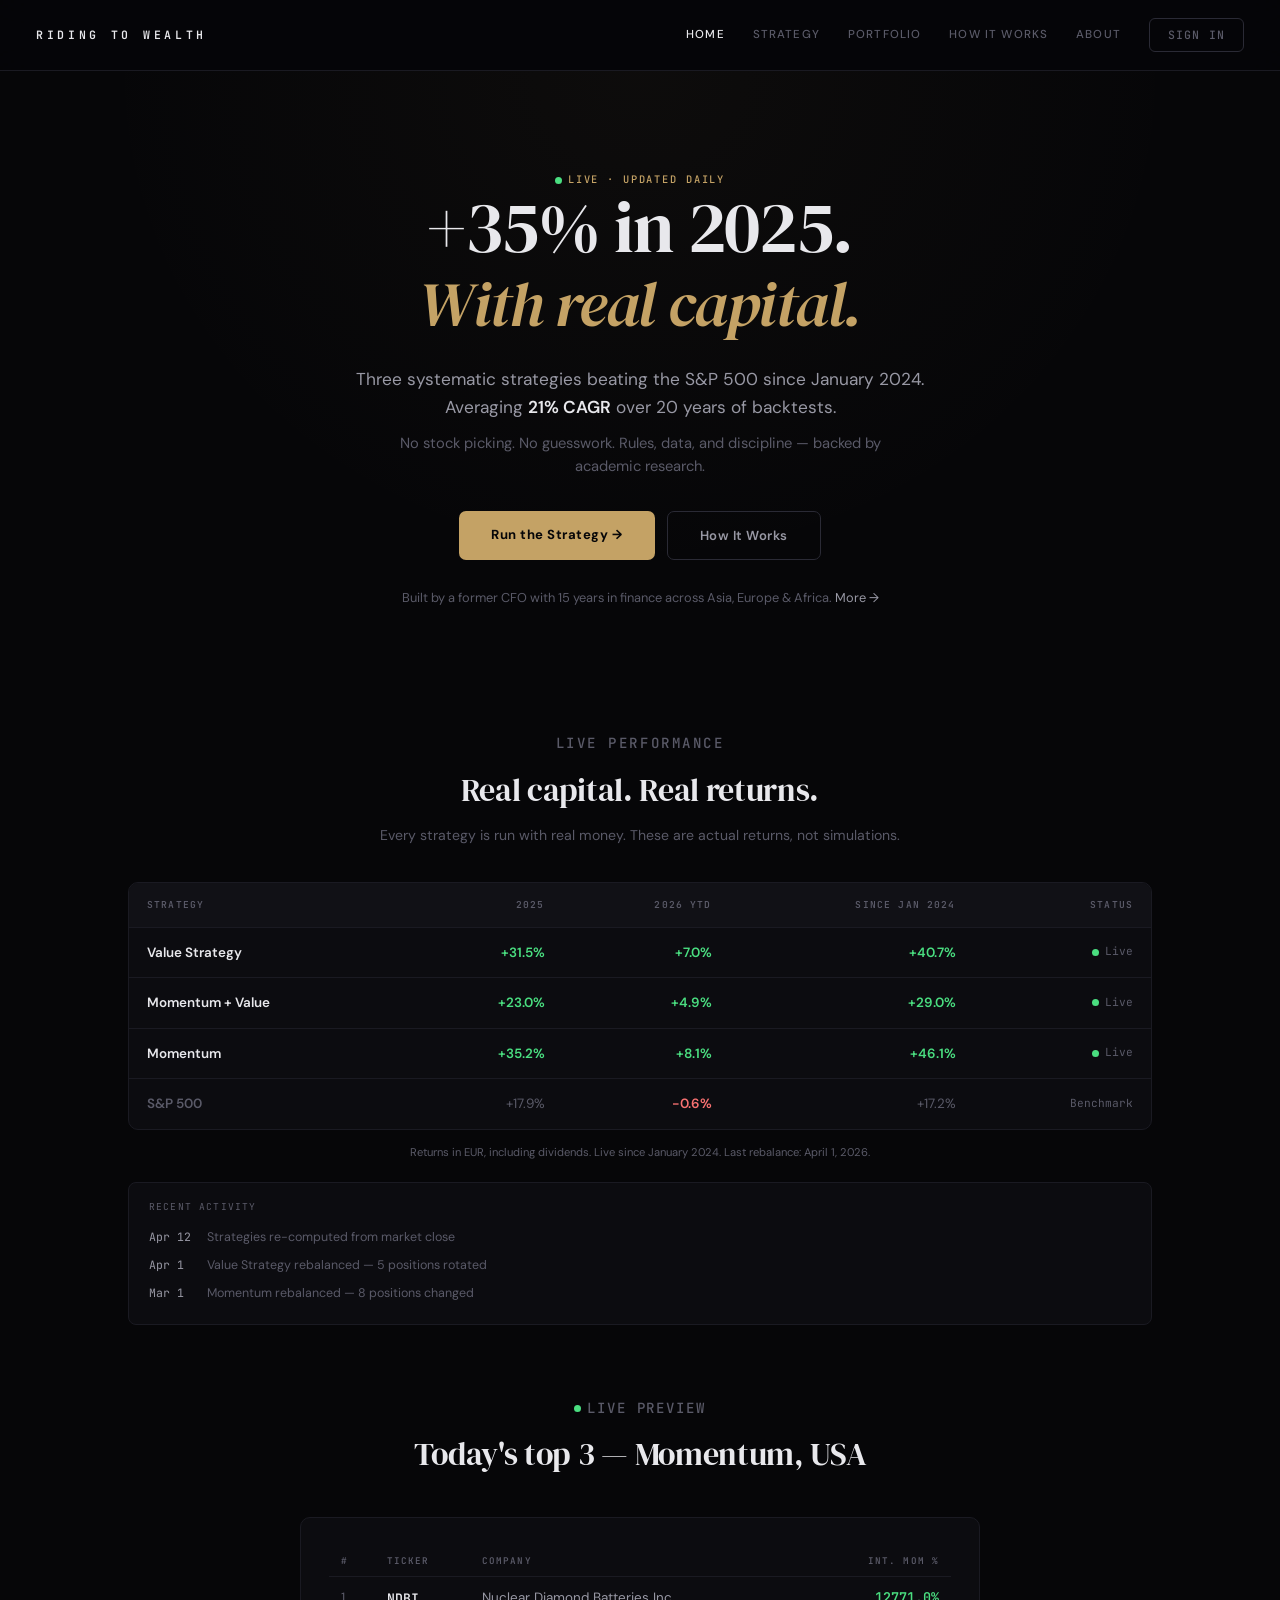
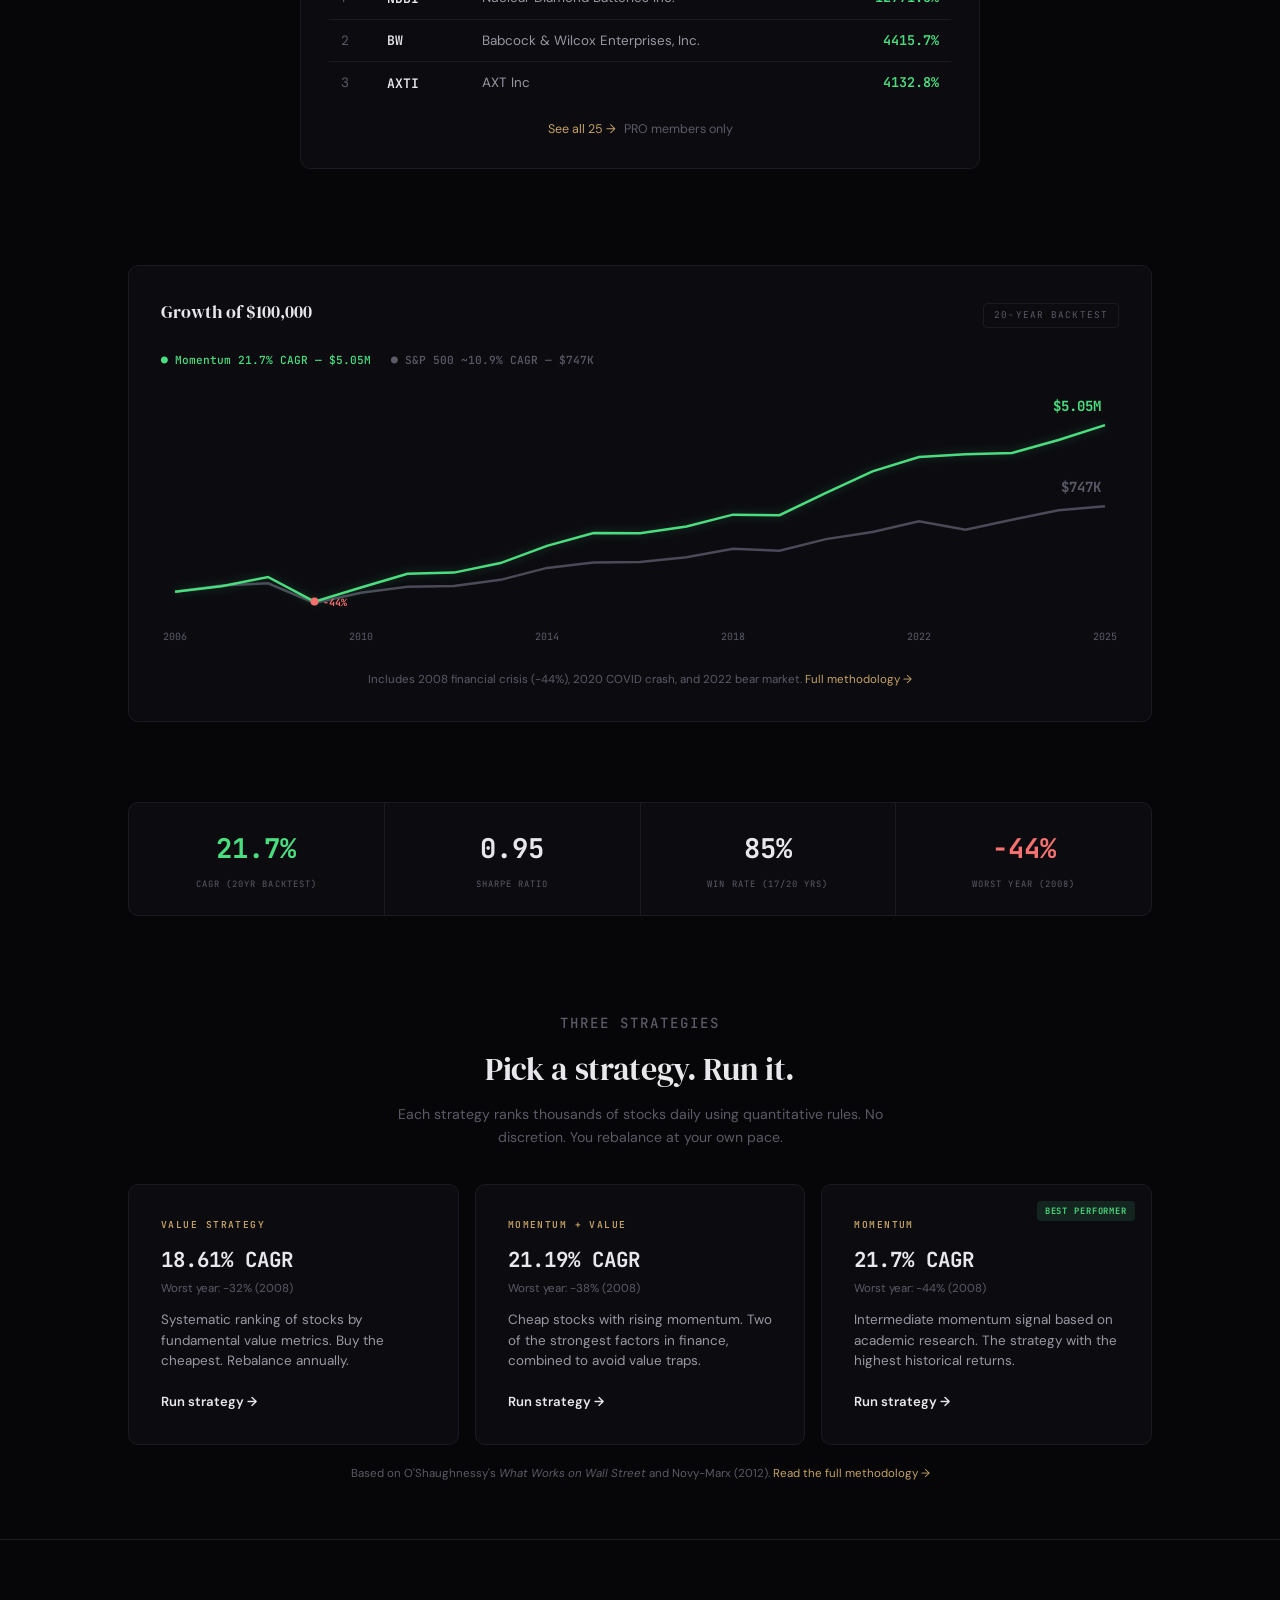
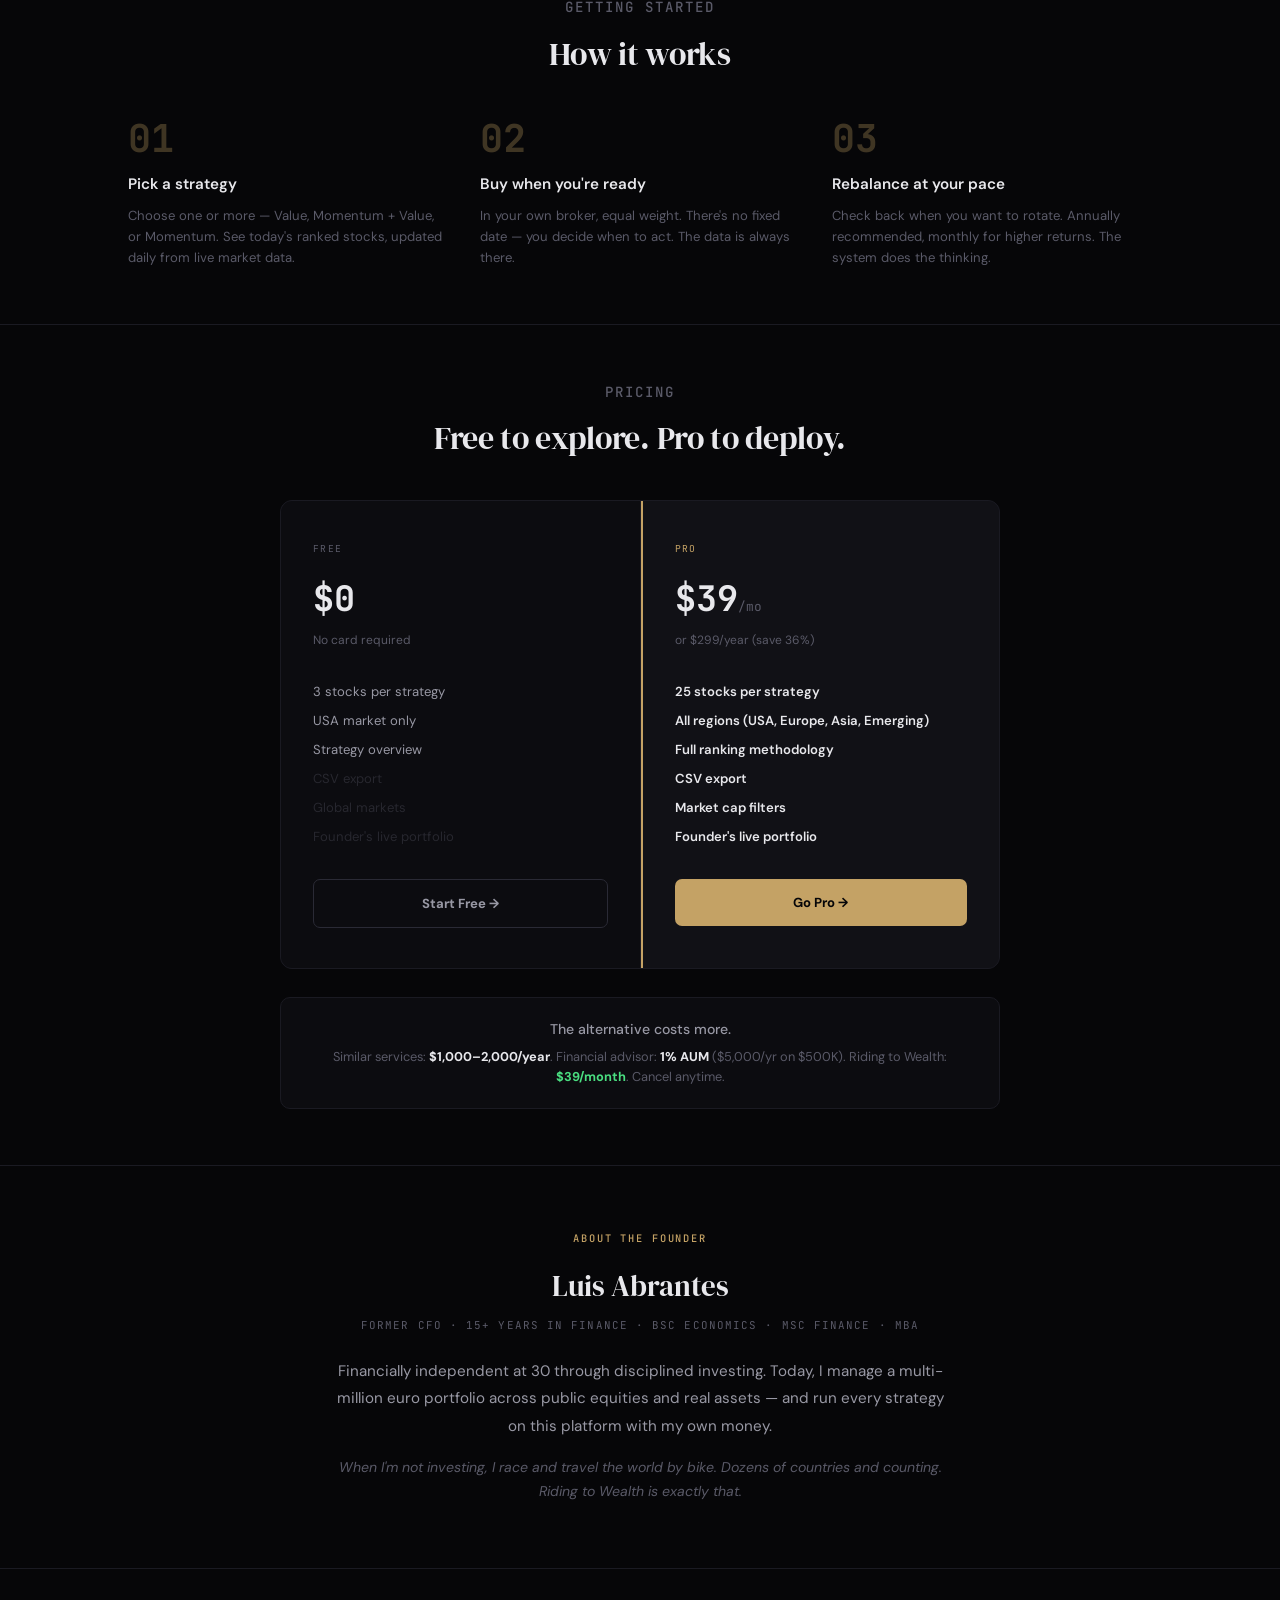
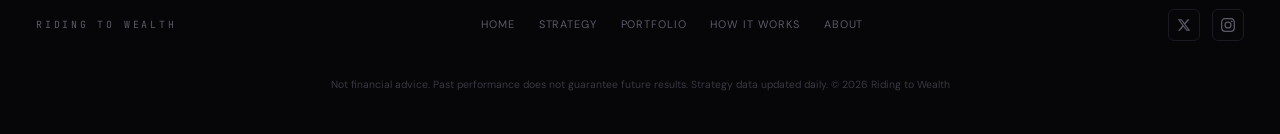
==== commit 28334a04: "Redesign homepage: v2 design + CRO audit fixes - New typography (DM Serif Display, DM Sans, JetBrain" ====
--- a/index.html
+++ b/index.html
@@ -1,407 +1,652 @@
 <!DOCTYPE html>
 <html lang="en">
 <head>
-  <meta charset="UTF-8">
-  <meta name="viewport" content="width=device-width, initial-scale=1.0">
-  <title>$100K to $5.05M in 20 Years — Riding to Wealth</title>
-  <meta name="description" content="Three rules-based strategies averaging 21% CAGR over 20 years. Backed by academic research. Run with real capital. No simulations.">
-  <meta property="og:title" content="$100K to $5.05M in 20 Years — Riding to Wealth">
-  <meta property="og:description" content="Three rules-based strategies averaging 21% CAGR vs the S&P 500's ~10.9%. Backed by academic research. Real capital.">
-  <meta property="og:image" content="https://ridingtowealth.com/og-image.png">
-  <meta property="og:type" content="website">
-  <meta property="og:url" content="https://ridingtowealth.com">
-  <meta name="twitter:card" content="summary_large_image">
-  <meta name="twitter:image" content="https://ridingtowealth.com/og-image.png">
-  <meta name="twitter:title" content="$100K to $5.05M in 20 Years — Riding to Wealth">
-  <meta name="twitter:description" content="Three rules-based strategies averaging 21% CAGR. Backed by academic research. Real capital.">
-  <meta name="theme-color" content="#0a0a0a">
-  <link rel="preconnect" href="https://fonts.googleapis.com">
-  <link href="https://fonts.googleapis.com/css2?family=Inter:wght@400;500;600;700&display=swap" rel="stylesheet">
-  <link rel="icon" href="favicon.ico" type="image/x-icon">
-  <link rel="icon" href="favicon.png" type="image/png">
-  <link rel="stylesheet" href="style.css">
-  <script type="application/ld+json">
-  {
-    "@context": "https://schema.org",
-    "@type": "WebSite",
-    "name": "Riding to Wealth",
-    "url": "https://ridingtowealth.com",
-    "description": "Three rules-based investing strategies averaging 21% CAGR, updated daily from live market data. Run with real capital.",
-    "author": {
-      "@type": "Person",
-      "name": "Luis Abrantes",
-      "jobTitle": "Former CFO",
-      "url": "https://ridingtowealth.com/about.html",
-      "sameAs": ["https://x.com/LuisPAbr"]
-    }
+<meta charset="UTF-8">
+<meta name="viewport" content="width=device-width, initial-scale=1.0">
+<title>Systematic Investing — Riding to Wealth</title>
+<meta name="description" content="Three rules-based strategies beating the S&P 500 since January 2024. Real capital. Updated daily. No simulations.">
+<meta property="og:title" content="Systematic Investing — Riding to Wealth">
+<meta property="og:description" content="Three rules-based strategies averaging 21% CAGR. Live since January 2024 with real capital.">
+<meta property="og:image" content="https://ridingtowealth.com/og-image.png">
+<meta property="og:type" content="website">
+<meta property="og:url" content="https://ridingtowealth.com">
+<meta name="twitter:card" content="summary_large_image">
+<meta name="twitter:image" content="https://ridingtowealth.com/og-image.png">
+<meta name="twitter:title" content="Systematic Investing — Riding to Wealth">
+<meta name="twitter:description" content="Three rules-based strategies averaging 21% CAGR. Live with real capital.">
+<meta name="theme-color" content="#060608">
+<link rel="preconnect" href="https://fonts.googleapis.com">
+<link href="https://fonts.googleapis.com/css2?family=DM+Serif+Display:ital@0;1&family=DM+Sans:wght@400;500;600;700&family=JetBrains+Mono:wght@400;500;600&display=swap" rel="stylesheet">
+<link rel="icon" href="favicon.ico" type="image/x-icon">
+<link rel="icon" href="favicon.png" type="image/png">
+<script type="application/ld+json">
+{
+  "@context": "https://schema.org",
+  "@type": "WebSite",
+  "name": "Riding to Wealth",
+  "url": "https://ridingtowealth.com",
+  "description": "Three rules-based investing strategies averaging 21% CAGR, updated daily from live market data. Run with real capital.",
+  "author": {
+    "@type": "Person",
+    "name": "Luis Abrantes",
+    "jobTitle": "Former CFO",
+    "url": "https://ridingtowealth.com/about.html",
+    "sameAs": ["https://x.com/LuisPAbr"]
   }
-  </script>
-  <style>
-    @media (max-width: 900px) {
-      .cards-3 { grid-template-columns: 1fr !important; gap: 12px !important; }
-      .trust-bar { grid-template-columns: repeat(2, 1fr) !important; }
-      .screener-cta-row { flex-direction: column; text-align: center; }
-      .two-sides { grid-template-columns: 1fr !important; }
-      .pricing-grid { grid-template-columns: 1fr !important; }
-    }
-  </style>
+}
+</script>
+<style>
+:root {
+  --bg: #060608;
+  --bg-card: #0c0c10;
+  --bg-elevated: #111116;
+  --border: #1a1a22;
+  --border-light: #2a2a35;
+  --text: #e8e8ec;
+  --text-secondary: #9898a4;
+  --text-muted: #5a5a68;
+  --accent: #c4a265;
+  --accent-hover: #d4b87a;
+  --green: #4ade80;
+  --green-dim: rgba(74,222,128,0.12);
+  --red: #f87171;
+  --red-dim: rgba(248,113,113,0.12);
+  --font-display: 'DM Serif Display', Georgia, serif;
+  --font-body: 'DM Sans', -apple-system, sans-serif;
+  --font-mono: 'JetBrains Mono', 'SF Mono', monospace;
+}
+
+*, *::before, *::after { box-sizing: border-box; margin: 0; padding: 0; }
+html { scroll-behavior: smooth; -webkit-font-smoothing: antialiased; }
+body { font-family: var(--font-body); background: var(--bg); color: var(--text); line-height: 1.6; font-size: 15px; }
+a { color: inherit; text-decoration: none; }
+img { max-width: 100%; display: block; }
+
+/* === Utilities === */
+.container { max-width: 1080px; margin: 0 auto; padding: 0 28px; }
+.label { font-family: var(--font-mono); font-size: 0.65rem; font-weight: 500; letter-spacing: 0.18em; text-transform: uppercase; color: var(--accent); }
+.sublabel { font-family: var(--font-mono); font-size: 0.65rem; font-weight: 500; letter-spacing: 0.14em; text-transform: uppercase; color: var(--text-muted); }
+
+/* === Animations === */
+@keyframes fadeUp { from { opacity: 0; transform: translateY(24px); } to { opacity: 1; transform: translateY(0); } }
+@keyframes pulse { 0%, 100% { opacity: 1; } 50% { opacity: 0.5; } }
+.fade-up { animation: fadeUp 0.8s ease-out both; }
+.fade-up-1 { animation-delay: 0.1s; }
+.fade-up-2 { animation-delay: 0.2s; }
+.fade-up-3 { animation-delay: 0.3s; }
+.fade-up-4 { animation-delay: 0.4s; }
+.fade-up-5 { animation-delay: 0.5s; }
+.live-dot { display: inline-block; width: 7px; height: 7px; background: var(--green); border-radius: 50%; margin-right: 6px; vertical-align: middle; animation: pulse 2s ease-in-out infinite; }
+
+/* === Navigation === */
+.nav {
+  display: flex; align-items: center; justify-content: space-between;
+  padding: 18px 36px; position: sticky; top: 0; z-index: 100;
+  background: rgba(6,6,8,0.88); backdrop-filter: blur(16px) saturate(180%);
+  border-bottom: 1px solid var(--border);
+}
+.nav-logo { font-family: var(--font-mono); font-size: 0.72rem; font-weight: 600; letter-spacing: 0.32em; color: var(--text); }
+.nav-links { display: flex; align-items: center; gap: 28px; }
+.nav-links a { font-size: 0.72rem; font-weight: 500; letter-spacing: 0.1em; text-transform: uppercase; color: var(--text-muted); transition: color 0.25s; }
+.nav-links a:hover, .nav-links a.active { color: var(--text); }
+.nav-signin { padding: 7px 18px; border: 1px solid var(--border-light); border-radius: 6px; font-family: var(--font-mono); font-size: 0.68rem; font-weight: 600; letter-spacing: 0.1em; text-transform: uppercase; color: var(--text-secondary); transition: all 0.25s; }
+.nav-signin:hover { border-color: var(--accent); color: var(--accent); }
+.nav-toggle { display: none; background: none; border: none; cursor: pointer; padding: 4px; }
+.nav-toggle span { display: block; width: 20px; height: 1.5px; background: var(--text); margin: 5px 0; transition: 0.3s; }
+
+/* === Hero === */
+.hero {
+  text-align: center; padding: 100px 28px 60px;
+  background: radial-gradient(ellipse at 50% 0%, rgba(196,162,101,0.04) 0%, transparent 60%);
+}
+.hero h1 { font-family: var(--font-display); font-size: clamp(2.8rem, 6vw, 4.5rem); font-weight: 400; line-height: 1.08; color: var(--text); margin-bottom: 28px; letter-spacing: -0.02em; }
+.hero h1 .serif-italic { font-style: italic; color: var(--accent); display: block; font-size: 0.88em; margin-top: 4px; }
+.hero .sub { font-size: 1.08rem; color: var(--text-secondary); max-width: 580px; margin: 0 auto 10px; }
+.hero .sub strong { color: var(--text); font-weight: 600; }
+.hero .body { font-size: 0.92rem; color: var(--text-muted); max-width: 500px; margin: 0 auto 32px; }
+.hero .ctas { display: flex; gap: 12px; justify-content: center; flex-wrap: wrap; margin-bottom: 28px; }
+.btn-primary { display: inline-block; padding: 13px 32px; background: var(--accent); color: var(--bg); font-size: 0.82rem; font-weight: 700; letter-spacing: 0.04em; border-radius: 7px; border: none; cursor: pointer; transition: all 0.25s; }
+.btn-primary:hover { background: var(--accent-hover); transform: translateY(-1px); }
+.btn-ghost { display: inline-block; padding: 13px 32px; background: transparent; color: var(--text-secondary); font-size: 0.82rem; font-weight: 600; letter-spacing: 0.04em; border-radius: 7px; border: 1px solid var(--border-light); cursor: pointer; transition: all 0.25s; }
+.btn-ghost:hover { border-color: var(--text-muted); color: var(--text); }
+.hero .credential { font-size: 0.8rem; color: var(--text-muted); }
+.hero .credential a { color: var(--text-secondary); transition: color 0.2s; }
+.hero .credential a:hover { color: var(--accent); }
+
+/* === Section titles === */
+.section-head { text-align: center; margin-bottom: 36px; }
+.section-head h2 { font-family: var(--font-display); font-size: clamp(1.5rem, 3vw, 2rem); font-weight: 400; color: var(--text); margin: 10px 0 8px; letter-spacing: -0.01em; }
+.section-head p { font-size: 0.88rem; color: var(--text-muted); max-width: 520px; margin: 0 auto; }
+
+/* === Live Performance Table === */
+.perf-section { padding: 64px 0 48px; }
+.perf-table-wrap { border: 1px solid var(--border); border-radius: 10px; overflow: hidden; background: var(--bg-card); }
+.perf-table { width: 100%; border-collapse: collapse; font-size: 0.84rem; }
+.perf-table thead th {
+  font-family: var(--font-mono); font-size: 0.6rem; font-weight: 600; letter-spacing: 0.12em;
+  text-transform: uppercase; color: var(--text-muted); padding: 14px 18px; text-align: right;
+  border-bottom: 1px solid var(--border); background: var(--bg-elevated);
+}
+.perf-table thead th:first-child { text-align: left; }
+.perf-table tbody td { padding: 14px 18px; border-bottom: 1px solid var(--border); text-align: right; font-variant-numeric: tabular-nums; }
+.perf-table tbody td:first-child { text-align: left; font-weight: 600; color: var(--text); }
+.perf-table tbody tr:last-child td { border-bottom: none; }
+.perf-table tbody tr:hover { background: var(--bg-elevated); }
+.perf-table .pos { color: var(--green); font-weight: 600; }
+.perf-table .neg { color: var(--red); font-weight: 600; }
+.perf-table .muted { color: var(--text-muted); }
+.perf-table .status { font-family: var(--font-mono); font-size: 0.7rem; color: var(--text-muted); }
+.perf-footer { font-size: 0.7rem; color: var(--text-muted); margin-top: 14px; text-align: center; }
+
+/* Activity Log */
+.activity-log { margin-top: 20px; padding: 16px 20px; background: var(--bg-card); border: 1px solid var(--border); border-radius: 8px; }
+.activity-log-title { font-family: var(--font-mono); font-size: 0.6rem; letter-spacing: 0.12em; text-transform: uppercase; color: var(--text-muted); margin-bottom: 10px; }
+.activity-item { font-size: 0.78rem; color: var(--text-muted); padding: 4px 0; display: flex; gap: 8px; }
+.activity-item .date { font-family: var(--font-mono); color: var(--text-secondary); font-size: 0.72rem; min-width: 50px; }
+
+/* === Live Preview === */
+.preview-section { padding: 24px 0 48px; }
+.preview-card { background: var(--bg-card); border: 1px solid var(--border); border-radius: 10px; padding: 28px; max-width: 680px; margin: 0 auto; }
+.preview-table { width: 100%; border-collapse: collapse; font-size: 0.84rem; }
+.preview-table th { font-family: var(--font-mono); font-size: 0.58rem; font-weight: 600; letter-spacing: 0.12em; text-transform: uppercase; color: var(--text-muted); padding: 8px 12px; text-align: left; border-bottom: 1px solid var(--border); }
+.preview-table th:last-child { text-align: right; }
+.preview-table td { padding: 10px 12px; border-bottom: 1px solid var(--border); color: var(--text-secondary); }
+.preview-table td:first-child { color: var(--text-muted); }
+.preview-table td:nth-child(2) { font-weight: 600; color: var(--text); font-family: var(--font-mono); font-size: 0.82rem; }
+.preview-table td:last-child { text-align: right; color: var(--green); font-weight: 600; font-family: var(--font-mono); }
+.preview-table tr:last-child td { border-bottom: none; }
+.preview-link { text-align: center; margin-top: 16px; font-size: 0.78rem; }
+.preview-link a { color: var(--accent); transition: color 0.2s; }
+.preview-link a:hover { color: var(--accent-hover); }
+.preview-link .lock { color: var(--text-muted); margin-left: 8px; }
+
+/* === Chart === */
+.chart-section { padding: 48px 0; }
+.chart-container { background: var(--bg-card); border: 1px solid var(--border); border-radius: 10px; padding: 32px; }
+.chart-header { display: flex; justify-content: space-between; align-items: baseline; margin-bottom: 24px; flex-wrap: wrap; gap: 8px; }
+.chart-header h3 { font-family: var(--font-display); font-size: 1.1rem; font-weight: 400; }
+.chart-header .badge { font-family: var(--font-mono); font-size: 0.58rem; letter-spacing: 0.12em; text-transform: uppercase; color: var(--text-muted); padding: 4px 10px; border: 1px solid var(--border); border-radius: 4px; }
+.chart-legend { display: flex; gap: 20px; margin-bottom: 20px; }
+.chart-legend span { font-family: var(--font-mono); font-size: 0.7rem; font-weight: 500; }
+.chart-note { font-size: 0.72rem; color: var(--text-muted); text-align: center; margin-top: 14px; }
+.chart-note a { color: var(--accent); }
+.chart-note a:hover { color: var(--accent-hover); }
+
+/* === Trust Bar === */
+.trust-section { padding: 32px 0 48px; }
+.trust-grid { display: grid; grid-template-columns: repeat(4,1fr); gap: 1px; background: var(--border); border: 1px solid var(--border); border-radius: 10px; overflow: hidden; }
+.trust-stat { background: var(--bg-card); padding: 24px; text-align: center; }
+.trust-val { font-family: var(--font-mono); font-size: 1.7rem; font-weight: 700; color: var(--text); }
+.trust-val.green { color: var(--green); }
+.trust-val.red { color: var(--red); }
+.trust-label { font-family: var(--font-mono); font-size: 0.55rem; letter-spacing: 0.12em; text-transform: uppercase; color: var(--text-muted); margin-top: 6px; }
+
+/* === Strategy Cards === */
+.strategies-section { padding: 48px 0 56px; }
+.cards-grid { display: grid; grid-template-columns: repeat(3,1fr); gap: 16px; }
+.strat-card {
+  background: var(--bg-card); border: 1px solid var(--border); border-radius: 10px;
+  padding: 32px; display: flex; flex-direction: column; transition: border-color 0.3s, transform 0.2s;
+  text-decoration: none; cursor: pointer; position: relative;
+}
+.strat-card:hover { border-color: var(--border-light); transform: translateY(-3px); }
+.strat-card .best-badge { position: absolute; top: 16px; right: 16px; font-family: var(--font-mono); font-size: 0.55rem; letter-spacing: 0.1em; text-transform: uppercase; padding: 3px 8px; background: var(--green-dim); color: var(--green); border-radius: 4px; font-weight: 600; }
+.strat-card .strat-label { font-family: var(--font-mono); font-size: 0.6rem; font-weight: 600; letter-spacing: 0.15em; text-transform: uppercase; color: var(--accent); margin-bottom: 10px; }
+.strat-card h3 { font-family: var(--font-mono); font-size: 1.3rem; font-weight: 700; margin-bottom: 4px; }
+.strat-card .worst { font-size: 0.72rem; color: var(--text-muted); margin-bottom: 12px; }
+.strat-card p { font-size: 0.84rem; color: var(--text-secondary); line-height: 1.5; flex: 1; }
+.strat-card .card-cta { font-size: 0.82rem; font-weight: 600; color: var(--text); margin-top: 20px; transition: color 0.2s; }
+.strat-card:hover .card-cta { color: var(--accent); }
+
+/* === How It Works === */
+.how-section { padding: 56px 0; border-top: 1px solid var(--border); }
+.how-grid { display: grid; grid-template-columns: repeat(3,1fr); gap: 32px; margin-top: 40px; }
+.how-step { position: relative; }
+.how-num { font-family: var(--font-mono); font-size: 2.4rem; font-weight: 700; color: var(--accent); opacity: 0.3; line-height: 1; margin-bottom: 14px; }
+.how-step h3 { font-size: 0.95rem; font-weight: 600; margin-bottom: 8px; color: var(--text); }
+.how-step p { font-size: 0.82rem; color: var(--text-muted); line-height: 1.6; }
+
+/* === Pricing === */
+.pricing-section { padding: 56px 0; border-top: 1px solid var(--border); }
+.pricing-grid { display: grid; grid-template-columns: 1fr 1fr; gap: 1px; background: var(--border); border: 1px solid var(--border); border-radius: 12px; overflow: hidden; max-width: 720px; margin: 0 auto; }
+.pricing-col { background: var(--bg-card); padding: 40px 32px; }
+.pricing-col.pro { background: var(--bg-elevated); border-left: 2px solid var(--accent); }
+.pricing-tier { font-family: var(--font-mono); font-size: 0.6rem; letter-spacing: 0.15em; text-transform: uppercase; margin-bottom: 14px; }
+.pricing-tier.free-t { color: var(--text-muted); }
+.pricing-tier.pro-t { color: var(--accent); }
+.pricing-price { font-family: var(--font-mono); font-size: 2.2rem; font-weight: 700; color: var(--text); margin-bottom: 4px; }
+.pricing-price span { font-size: 0.8rem; font-weight: 400; color: var(--text-muted); }
+.pricing-period { font-size: 0.75rem; color: var(--text-muted); margin-bottom: 28px; }
+.pricing-features { list-style: none; font-size: 0.82rem; color: var(--text-secondary); line-height: 2.2; }
+.pricing-features .disabled { color: var(--text-muted); opacity: 0.35; }
+.pricing-features .highlight { color: var(--text); font-weight: 600; }
+.pricing-cta { display: block; text-align: center; margin-top: 28px; padding: 13px; border-radius: 7px; font-size: 0.82rem; font-weight: 700; transition: all 0.25s; }
+.pricing-cta.free-c { border: 1px solid var(--border-light); color: var(--text-secondary); }
+.pricing-cta.free-c:hover { border-color: var(--text-muted); color: var(--text); }
+.pricing-cta.pro-c { background: var(--accent); color: var(--bg); }
+.pricing-cta.pro-c:hover { background: var(--accent-hover); }
+.pricing-compare { margin-top: 28px; max-width: 720px; margin-left: auto; margin-right: auto; background: var(--bg-card); border: 1px solid var(--border); border-radius: 10px; padding: 20px 28px; text-align: center; }
+.pricing-compare .title { font-size: 0.88rem; color: var(--text-secondary); font-weight: 500; margin-bottom: 6px; }
+.pricing-compare .detail { font-size: 0.8rem; color: var(--text-muted); }
+.pricing-compare .detail strong { color: var(--text); }
+.pricing-compare .detail .green { color: var(--green); font-weight: 700; }
+
+/* === Founder === */
+.founder-section { padding: 64px 0; border-top: 1px solid var(--border); }
+.founder-inner { max-width: 620px; margin: 0 auto; text-align: center; }
+.founder-name { font-family: var(--font-display); font-size: 1.8rem; font-weight: 400; margin-bottom: 8px; }
+.founder-title { font-family: var(--font-mono); font-size: 0.68rem; letter-spacing: 0.1em; text-transform: uppercase; color: var(--text-muted); margin-bottom: 24px; }
+.founder-bio { font-size: 0.95rem; color: var(--text-secondary); line-height: 1.8; margin-bottom: 16px; }
+.founder-personal { font-size: 0.88rem; color: var(--text-muted); line-height: 1.7; font-style: italic; }
+
+/* === Footer === */
+.footer { padding: 40px 36px; border-top: 1px solid var(--border); display: flex; justify-content: space-between; align-items: center; flex-wrap: wrap; gap: 20px; }
+.footer-logo { font-family: var(--font-mono); font-size: 0.62rem; letter-spacing: 0.28em; color: var(--text-muted); }
+.footer-links { display: flex; gap: 24px; }
+.footer-links a { font-size: 0.68rem; color: var(--text-muted); letter-spacing: 0.08em; text-transform: uppercase; transition: color 0.2s; }
+.footer-links a:hover { color: var(--text); }
+.footer-social { display: flex; gap: 12px; }
+.footer-social a { display: flex; align-items: center; justify-content: center; width: 32px; height: 32px; border: 1px solid var(--border); border-radius: 6px; color: var(--text-muted); transition: all 0.2s; }
+.footer-social a:hover { color: var(--text); border-color: var(--border-light); }
+.footer-social svg { width: 14px; height: 14px; fill: currentColor; }
+.footer-disclaimer { width: 100%; text-align: center; font-size: 0.65rem; color: var(--text-muted); margin-top: 16px; opacity: 0.6; }
+
+/* === Responsive === */
+@media (max-width: 900px) {
+  .nav { padding: 14px 20px; }
+  .nav-links { display: none; flex-direction: column; position: absolute; top: 100%; left: 0; right: 0; background: rgba(6,6,8,0.98); border-bottom: 1px solid var(--border); padding: 24px; gap: 18px; align-items: center; }
+  .nav-links.open { display: flex; }
+  .nav-toggle { display: block; }
+  .hero { padding: 72px 20px 48px; }
+  .cards-grid, .how-grid { grid-template-columns: 1fr; }
+  .trust-grid { grid-template-columns: repeat(2,1fr); }
+  .pricing-grid { grid-template-columns: 1fr; }
+  .footer { padding: 32px 20px; flex-direction: column; text-align: center; }
+  .footer-links { justify-content: center; }
+  .perf-table { font-size: 0.75rem; }
+  .perf-table thead th, .perf-table tbody td { padding: 10px 10px; }
+}
+@media (max-width: 480px) {
+  .hero h1 { font-size: 2.2rem; }
+}
+</style>
 </head>
 <body>
 
-  <!-- Nav -->
-  <nav class="nav" role="navigation" aria-label="Main navigation">
-    <a href="/" class="nav-logo">RIDING TO WEALTH</a>
-    <button class="nav-toggle" aria-label="Toggle menu" onclick="document.querySelector('.nav-links').classList.toggle('open')">
-      <span></span><span></span><span></span>
-    </button>
-    <div class="nav-links">
-      <a href="/" class="active">Home</a>
-      <a href="invest.html">Strategy</a>
-      <a href="portfolio.html">Portfolio</a>
-      <a href="strategies.html">How It Works</a>
-
-      <a href="about.html">About</a>
-      <a href="invest.html#signin" class="btn-sub">Sign In</a>
-    </div>
-  </nav>
-
-  <!-- Hero — Proof first -->
-  <header class="hero" style="padding:80px 24px 40px">
-    <p style="margin:0 auto 20px;font-size:0.72rem;font-weight:600;letter-spacing:0.15em;text-transform:uppercase;color:#b8965a">Systematic Investing &middot; Updated Daily</p>
-    <h1 style="margin-bottom:24px">$100K &rarr; $5.05M<br><span class="italic">in 20 years.</span></h1>
-    <p style="font-size:1.1rem;color:#bbb;max-width:600px;margin:0 auto 12px">Three rules-based strategies averaging <strong style="color:#fff">21% CAGR</strong> vs the S&amp;P 500's ~10.9%.</p>
-    <p style="font-size:0.95rem;color:#888;max-width:540px;margin:0 auto 28px">Backed by academic research. No stock picking. No guesswork. Just rules, data, and discipline.</p>
-    <div style="display:flex;gap:12px;justify-content:center;flex-wrap:wrap">
-      <a href="invest.html" class="btn btn-accent" style="padding:14px 36px;font-size:0.9rem">Run the Strategy &rarr;</a>
-      <a href="strategies.html" class="btn" style="padding:14px 36px;font-size:0.9rem">How It Works</a>
-    </div>
-    <p style="margin:24px auto 0;font-size:0.82rem;color:#999">Built by a former CFO with 15 years in finance across Asia, Europe &amp; Africa. <a href="about.html" style="color:#bbb">More &rarr;</a></p>
-  </header>
-
-  <!-- Live Performance — FIRST (what's happening NOW) -->
-  <section style="padding:48px 0 40px">
-    <div class="container" style="max-width:860px">
-      <div style="text-align:center;margin-bottom:24px">
-        <span class="sublabel">Live Performance</span>
-        <h2 style="margin:12px 0 8px">Real capital. Real returns.</h2>
-        <p style="margin:0 auto;color:#888;font-size:0.88rem">Every strategy is run with real money. These are actual returns, not simulations.</p>
-      </div>
-      <div style="overflow-x:auto">
-        <table style="width:100%;border-collapse:collapse;font-size:0.85rem;text-align:center">
-          <thead>
-            <tr>
-              <th style="padding:12px 16px;font-size:0.6rem;letter-spacing:0.1em;text-transform:uppercase;color:#555;border-bottom:2px solid #333;text-align:left">Strategy</th>
-              <th style="padding:12px 16px;font-size:0.6rem;letter-spacing:0.1em;text-transform:uppercase;color:#555;border-bottom:2px solid #333">2025</th>
-              <th style="padding:12px 16px;font-size:0.6rem;letter-spacing:0.1em;text-transform:uppercase;color:#555;border-bottom:2px solid #333">2026 YTD</th>
-              <th style="padding:12px 16px;font-size:0.6rem;letter-spacing:0.1em;text-transform:uppercase;color:#555;border-bottom:2px solid #333">Status</th>
-            </tr>
-          </thead>
-          <tbody>
-            <tr style="border-bottom:1px solid var(--border)">
-              <td style="padding:12px 16px;text-align:left;color:#fff;font-weight:600">Value Strategy</td>
-              <td style="padding:12px 16px;color:#4ade80;font-weight:600">+31.5%</td>
-              <td style="padding:12px 16px;color:#4ade80;font-weight:600">+7.0%</td>
-              <td style="padding:12px 16px"><span style="display:inline-block;width:6px;height:6px;background:#4ade80;border-radius:50%;margin-right:4px;vertical-align:middle"></span><span style="font-size:0.75rem;color:#888">Live</span></td>
-            </tr>
-            <tr style="border-bottom:1px solid var(--border)">
-              <td style="padding:12px 16px;text-align:left;color:#fff;font-weight:600">Momentum + Value</td>
-              <td style="padding:12px 16px;color:#4ade80;font-weight:600">+23.0%</td>
-              <td style="padding:12px 16px;color:#4ade80;font-weight:600">+4.9%</td>
-              <td style="padding:12px 16px"><span style="display:inline-block;width:6px;height:6px;background:#4ade80;border-radius:50%;margin-right:4px;vertical-align:middle"></span><span style="font-size:0.75rem;color:#888">Live</span></td>
-            </tr>
-            <tr style="border-bottom:1px solid var(--border)">
-              <td style="padding:12px 16px;text-align:left;color:#fff;font-weight:600">Momentum</td>
-              <td style="padding:12px 16px;color:#4ade80;font-weight:600">+35.2%</td>
-              <td style="padding:12px 16px;color:#4ade80;font-weight:600">+8.1%</td>
-              <td style="padding:12px 16px"><span style="display:inline-block;width:6px;height:6px;background:#4ade80;border-radius:50%;margin-right:4px;vertical-align:middle"></span><span style="font-size:0.75rem;color:#888">Live</span></td>
-            </tr>
-            <tr>
-              <td style="padding:12px 16px;text-align:left;color:#888">S&amp;P 500</td>
-              <td style="padding:12px 16px;color:#888">+17.9%</td>
-              <td style="padding:12px 16px;color:#f87171">-0.6%</td>
-              <td style="padding:12px 16px;font-size:0.75rem;color:#555">Benchmark (USD)</td>
-            </tr>
-          </tbody>
-        </table>
-      </div>
-      <p style="margin-top:12px;font-size:0.7rem;color:#444;text-align:center">Returns in EUR, including dividends. Live since January 2024. Last rebalance: April 1, 2026.</p>
-    </div>
-  </section>
-
-  <!-- Backtest Chart — validation of long-term performance -->
-  <section style="padding:24px 0 0">
-    <div class="container" style="max-width:860px">
-      <div style="background:var(--bg-card);border:1px solid var(--border);border-radius:12px;padding:32px 32px 24px">
-        <div style="display:flex;justify-content:space-between;align-items:baseline;margin-bottom:20px;flex-wrap:wrap;gap:8px">
-          <div>
-            <h3 style="font-size:1rem;margin-bottom:4px">Growth of $100,000</h3>
-            <span style="font-size:0.7rem;color:#555">Momentum strategy vs S&amp;P 500, 2006&ndash;2025</span>
-          </div>
-          <span style="font-size:0.65rem;letter-spacing:0.1em;text-transform:uppercase;color:#444">20-Year Backtest</span>
-        </div>
-        <div style="display:flex;gap:20px;margin-bottom:20px;flex-wrap:wrap">
-          <span style="font-size:0.75rem;color:#4ade80;font-weight:500">&#9679; Momentum 21.7% CAGR &mdash; $5.05M</span>
-          <span style="font-size:0.75rem;color:#666;font-weight:500">&#9679; S&amp;P 500 ~10.9% CAGR &mdash; $747K</span>
-        </div>
-        <canvas id="homeChart" style="width:100%;height:300px"></canvas>
-      </div>
-      <p style="margin:14px auto 0;font-size:0.75rem;color:#444;text-align:center">Includes 2008 financial crisis (-44%), 2020 COVID crash, and 2022 bear market. <a href="strategies.html" style="color:var(--accent)">Full methodology &rarr;</a></p>
-    </div>
-  </section>
-
-  <!-- Trust Bar — 4 stats -->
-  <section style="padding:40px 0">
-    <div class="container" style="max-width:860px">
-      <div class="trust-bar" style="display:grid;grid-template-columns:repeat(4,1fr);gap:1px;background:var(--border);border:1px solid var(--border);border-radius:10px;overflow:hidden">
-        <div style="background:var(--bg-card);padding:24px;text-align:center">
-          <div style="font-size:1.8rem;font-weight:700;color:#4ade80">21.7%</div>
-          <div style="font-size:0.6rem;letter-spacing:0.1em;text-transform:uppercase;color:#666;margin-top:4px">CAGR</div>
-        </div>
-        <div style="background:var(--bg-card);padding:24px;text-align:center">
-          <div style="font-size:1.8rem;font-weight:700;color:#fff">0.95</div>
-          <div style="font-size:0.6rem;letter-spacing:0.1em;text-transform:uppercase;color:#666;margin-top:4px">Sharpe Ratio</div>
-        </div>
-        <div style="background:var(--bg-card);padding:24px;text-align:center">
-          <div style="font-size:1.8rem;font-weight:700;color:#fff">85%</div>
-          <div style="font-size:0.6rem;letter-spacing:0.1em;text-transform:uppercase;color:#666;margin-top:4px">Win Rate (17/20 yrs)</div>
-        </div>
-        <div style="background:var(--bg-card);padding:24px;text-align:center">
-          <div style="font-size:1.8rem;font-weight:700;color:#f87171">-44%</div>
-          <div style="font-size:0.6rem;letter-spacing:0.1em;text-transform:uppercase;color:#666;margin-top:4px">Worst Year (2008)</div>
-        </div>
-      </div>
-    </div>
-  </section>
-
-  <!-- Strategy Cards — with worst year -->
-  <section style="padding:0 0 48px">
-    <div class="container">
-      <div style="text-align:center;margin-bottom:32px">
-        <span class="sublabel">Three Strategies</span>
-        <h2 style="margin:12px 0 8px">Pick a strategy. Run it.</h2>
-        <p style="margin:0 auto;color:#888;font-size:0.92rem">Each strategy ranks thousands of stocks daily using quantitative rules. No discretion. You rebalance your portfolio once a year.</p>
-      </div>
-      <div class="cards-grid cards-3">
-
-        <a href="invest.html?strategy=value" class="card" style="text-decoration:none;cursor:pointer">
-          <span class="label">Value Strategy</span>
-          <h3 style="margin:12px 0 4px">18.61% CAGR</h3>
-          <p style="font-size:0.78rem;color:#555;margin-bottom:8px">Worst year: -32% (2008)</p>
-          <p>Rank stocks by 6 fundamental metrics (P/E, P/S, P/B, P/CF, EV/EBITDA, Shareholder Yield). Buy the 25 cheapest.</p>
-          <span class="card-link" style="margin-top:auto;padding-top:16px">Run strategy &rarr;</span>
-        </a>
-
-        <a href="invest.html?strategy=trend" class="card" style="text-decoration:none;cursor:pointer">
-          <span class="label">Momentum + Value</span>
-          <h3 style="margin:12px 0 4px">21.19% CAGR</h3>
-          <p style="font-size:0.78rem;color:#555;margin-bottom:8px">Worst year: -38% (2008)</p>
-          <p>Cheapest 10% of stocks, ranked by 6-month momentum. Value meets trend. Avoids value traps.</p>
-          <span class="card-link" style="margin-top:auto;padding-top:16px">Run strategy &rarr;</span>
-        </a>
-
-        <a href="invest.html?strategy=momentum" class="card" style="text-decoration:none;cursor:pointer;border-color:#2a2a2a">
-          <span class="label">Momentum &middot; Best Performer</span>
-          <h3 style="margin:12px 0 4px">21.7% CAGR</h3>
-          <p style="font-size:0.78rem;color:#555;margin-bottom:8px">Worst year: -44% (2008)</p>
-          <p>Intermediate momentum (months 7&ndash;12). Based on Novy-Marx (2012) academic research.</p>
-          <span class="card-link" style="margin-top:auto;padding-top:16px">Run strategy &rarr;</span>
-        </a>
-
-      </div>
-      <p style="margin-top:20px;font-size:0.72rem;color:#444;text-align:center">Based on O'Shaughnessy's <em>What Works on Wall Street</em> and Novy-Marx (2012). <a href="strategies.html" style="color:var(--accent)">Read the full methodology &rarr;</a></p>
-    </div>
-  </section>
-
-  <!-- Live Preview -->
-  <section style="padding:32px 0 0">
-    <div class="container" style="max-width:860px">
-      <div style="text-align:center;margin-bottom:20px">
-        <span class="sublabel">Live Preview</span>
-        <h2 style="margin:12px 0 8px">Today's top 3 — Momentum strategy, USA</h2>
-        <p style="margin:0 auto;color:#888;font-size:0.82rem"><span style="display:inline-block;width:8px;height:8px;background:#4ade80;border-radius:50%;margin-right:6px;vertical-align:middle"></span>Live data &mdash; updated daily from market close</p>
-      </div>
-      <div style="overflow-x:auto">
-        <table style="width:100%;border-collapse:collapse;font-size:0.85rem;max-width:700px;margin:0 auto">
-          <thead>
-            <tr>
-              <th style="padding:10px 12px;font-size:0.6rem;letter-spacing:0.1em;text-transform:uppercase;color:#555;border-bottom:2px solid #333;text-align:left">#</th>
-              <th style="padding:10px 12px;font-size:0.6rem;letter-spacing:0.1em;text-transform:uppercase;color:#555;border-bottom:2px solid #333;text-align:left">Ticker</th>
-              <th style="padding:10px 12px;font-size:0.6rem;letter-spacing:0.1em;text-transform:uppercase;color:#555;border-bottom:2px solid #333;text-align:left">Company</th>
-              <th style="padding:10px 12px;font-size:0.6rem;letter-spacing:0.1em;text-transform:uppercase;color:#555;border-bottom:2px solid #333;text-align:right">Int. Mom %</th>
-            </tr>
-          </thead>
-          <tbody id="preview-tbody">
-            <tr><td colspan="4" style="padding:20px;text-align:center;color:#555">Loading...</td></tr>
-          </tbody>
-        </table>
-      </div>
-      <div style="text-align:center;margin-top:16px">
-        <a href="invest.html?strategy=momentum" style="font-size:0.82rem;color:var(--accent)">See all 25 &rarr;</a>
-        <span style="font-size:0.72rem;color:#333;margin-left:12px">PRO members only</span>
-      </div>
-    </div>
-  </section>
-
-  <!-- Free vs Pro -->
-  <section style="padding:48px 0">
-    <div class="container" style="max-width:860px">
-      <div style="text-align:center;margin-bottom:32px">
-        <span class="sublabel">Pricing</span>
-        <h2 style="margin:12px 0 8px">Free to explore. Pro to deploy.</h2>
-      </div>
-      <div class="pricing-grid" style="display:grid;grid-template-columns:1fr 1fr;gap:1px;background:var(--border);border:1px solid var(--border);border-radius:12px;overflow:hidden;max-width:700px;margin:0 auto">
-        <!-- Free -->
-        <div style="background:var(--bg-card);padding:36px 28px">
-          <div style="font-size:0.65rem;letter-spacing:0.15em;text-transform:uppercase;color:#666;font-weight:600;margin-bottom:12px">Free</div>
-          <div style="font-size:2rem;font-weight:700;color:#fff;margin-bottom:4px">$0</div>
-          <div style="font-size:0.78rem;color:#555;margin-bottom:24px">No card required</div>
-          <div style="font-size:0.85rem;color:#aaa;line-height:2">
-            <div>3 stocks per strategy</div>
-            <div>USA market only</div>
-            <div>Strategy methodology</div>
-            <div style="color:#333">CSV export</div>
-            <div style="color:#333">Global markets</div>
-            <div style="color:#333">Live portfolio</div>
-          </div>
-          <a href="invest.html" style="display:block;text-align:center;margin-top:24px;padding:12px;border:1px solid var(--border);border-radius:8px;color:#ccc;font-size:0.85rem;font-weight:600;text-decoration:none;transition:border-color 0.2s">Start Free &rarr;</a>
-        </div>
-        <!-- Pro -->
-        <div style="background:var(--bg-elevated);padding:36px 28px;border-left:2px solid var(--accent)">
-          <div style="font-size:0.65rem;letter-spacing:0.15em;text-transform:uppercase;color:var(--accent);font-weight:600;margin-bottom:12px">Pro</div>
-          <div style="font-size:2rem;font-weight:700;color:#fff;margin-bottom:4px">$39<span style="font-size:0.9rem;font-weight:400;color:#888">/mo</span></div>
-          <div style="font-size:0.78rem;color:#555;margin-bottom:24px">or $299/year (save 36%)</div>
-          <div style="font-size:0.85rem;color:#aaa;line-height:2">
-            <div><strong style="color:#fff">25 stocks</strong> per strategy</div>
-            <div><strong style="color:#fff">All regions</strong> (USA, Europe, Asia, Emerging)</div>
-            <div>Strategy methodology</div>
-            <div><strong style="color:#fff">CSV export</strong></div>
-            <div><strong style="color:#fff">Market cap filters</strong></div>
-            <div><strong style="color:#fff">Founder&rsquo;s live portfolio</strong> <span style="font-size:0.65rem;color:var(--accent)">(coming soon)</span></div>
-          </div>
-          <a href="invest.html#signin" style="display:block;text-align:center;margin-top:24px;padding:12px;background:var(--accent);border:none;border-radius:8px;color:#0a0a0a;font-size:0.85rem;font-weight:700;text-decoration:none;transition:background 0.2s">Go Pro &rarr;</a>
-        </div>
-      </div>
-      <div style="margin-top:24px;background:var(--bg-elevated);border:1px solid var(--border);border-radius:10px;padding:20px 28px;max-width:700px;margin-left:auto;margin-right:auto;text-align:center">
-        <p style="font-size:0.88rem;color:#ccc;margin-bottom:8px;font-weight:500">The alternative costs more.</p>
-        <p style="font-size:0.82rem;color:#888;margin:0">Similar strategy services: <strong style="color:#fff">$1,000&ndash;2,000/year</strong>. A financial advisor: <strong style="color:#fff">1% AUM</strong> ($5,000/year on $500K). Riding to Wealth: <strong style="color:#4ade80">$39/month</strong>. Cancel anytime.</p>
-      </div>
-    </div>
-  </section>
-
-  <!-- Footer -->
-  <footer class="footer">
-    <span class="footer-logo">RIDING TO WEALTH</span>
-    <div class="footer-links">
-      <a href="/">Home</a>
-      <a href="invest.html">Strategy</a>
-      <a href="portfolio.html">Portfolio</a>
-      <a href="strategies.html">How It Works</a>
-
-      <a href="about.html">About</a>
-    </div>
-    <div class="social-icons">
-      <a href="https://x.com/LuisPAbr" target="_blank" rel="noopener" aria-label="X / Twitter"><svg viewBox="0 0 24 24"><path d="M18.244 2.25h3.308l-7.227 8.26 8.502 11.24H16.17l-5.214-6.817L4.99 21.75H1.68l7.73-8.835L1.254 2.25H8.08l4.713 6.231zm-1.161 17.52h1.833L7.084 4.126H5.117z"/></svg></a>
-      <a href="https://instagram.com/ridingtowealth" target="_blank" rel="noopener" aria-label="Instagram"><svg viewBox="0 0 24 24"><path d="M12 2.163c3.204 0 3.584.012 4.85.07 3.252.148 4.771 1.691 4.919 4.919.058 1.265.069 1.645.069 4.849 0 3.205-.012 3.584-.069 4.849-.149 3.225-1.664 4.771-4.919 4.919-1.266.058-1.644.07-4.85.07-3.204 0-3.584-.012-4.849-.07-3.26-.149-4.771-1.699-4.919-4.92-.058-1.265-.07-1.644-.07-4.849 0-3.204.013-3.583.07-4.849.149-3.227 1.664-4.771 4.919-4.919 1.266-.057 1.645-.069 4.849-.069zM12 0C8.741 0 8.333.014 7.053.072 2.695.272.273 2.69.073 7.052.014 8.333 0 8.741 0 12c0 3.259.014 3.668.072 4.948.2 4.358 2.618 6.78 6.98 6.98C8.333 23.986 8.741 24 12 24c3.259 0 3.668-.014 4.948-.072 4.354-.2 6.782-2.618 6.979-6.98.059-1.28.073-1.689.073-4.948 0-3.259-.014-3.667-.072-4.947-.196-4.354-2.617-6.78-6.979-6.98C15.668.014 15.259 0 12 0zm0 5.838a6.162 6.162 0 100 12.324 6.162 6.162 0 000-12.324zM12 16a4 4 0 110-8 4 4 0 010 8zm6.406-11.845a1.44 1.44 0 100 2.881 1.44 1.44 0 000-2.881z"/></svg></a>
-    </div>
-    <p class="footer-disclaimer">Not financial advice. Past performance does not guarantee future results. Strategy data updated daily. &copy; 2026 Riding to Wealth</p>
-  </footer>
-
-  <script>
-  // Growth chart — bigger, with crisis annotations
-  function drawGrowthChart(canvasId) {
-    const canvas = document.getElementById(canvasId);
-    if (!canvas) return;
-    const ctx = canvas.getContext('2d');
-    const dpr = window.devicePixelRatio || 1;
-    const W = canvas.parentElement.clientWidth - 64;
-    const H = Math.max(240, Math.min(300, W * 0.5));
-    canvas.style.width = W + 'px';
-    canvas.style.height = H + 'px';
-    canvas.width = W * dpr;
-    canvas.height = H * dpr;
-    ctx.scale(dpr, dpr);
-
-    const pad = { t: 24, r: 14, b: 32, l: 14 };
-
-    const years = [2006,2007,2008,2009,2010,2011,2012,2013,2014,2015,2016,2017,2018,2019,2020,2021,2022,2023,2024,2025];
-    const momR = [13.41,24.49,-43.96,39.37,38.14,2.79,25.24,49.86,35.52,-0.63,17.49,31.95,-1.20,68.96,65.8,40.16,6.93,3.14,35.47,42.07];
-    const spR = [15.81,5.17,-36.97,26.70,15.06,1.79,15.90,32.53,13.45,1.19,12.00,21.83,-4.38,31.49,18.40,28.71,-18.11,26.29,25.02,10.00];
-
-    function buildEquity(r){let e=[100000];for(let x of r)e.push(e[e.length-1]*(1+x/100));return e;}
-    const momEq=buildEquity(momR),spEq=buildEquity(spR);
-    const allV=[...momEq,...spEq];
-    const logMin=Math.log10(Math.min(...allV)*0.7),logMax=Math.log10(Math.max(...allV)*1.3);
-
-    function xp(i){return pad.l+(i/years.length)*(W-pad.l-pad.r);}
-    function yp(v){return pad.t+(1-(Math.log10(v)-logMin)/(logMax-logMin))*(H-pad.t-pad.b);}
-
-    // No grid lines
-
-    // Year labels
-    const isMobile = W < 400;
-    const step = isMobile ? 5 : 4;
-    ctx.fillStyle='#444';ctx.font='10px Inter,sans-serif';ctx.textAlign='center';
-    years.forEach((yr,i)=>{if(i%step===0)ctx.fillText(yr,xp(i),H-10);});
-    ctx.fillText('2025',xp(years.length),H-10);
-
-    // S&P line
-    function drawLine(eq,col,w){ctx.beginPath();eq.forEach((v,i)=>{i===0?ctx.moveTo(xp(i),yp(v)):ctx.lineTo(xp(i),yp(v));});ctx.strokeStyle=col;ctx.lineWidth=w;ctx.stroke();}
-    drawLine(spEq,'#888',2.5);
-
-    // Momentum line with glow
-    ctx.shadowColor='rgba(74,222,128,0.3)';ctx.shadowBlur=8;
-    drawLine(momEq,'#4ade80',2.5);
-    ctx.shadowBlur=0;
-
-    // 2008 crash annotation
-    const crash2008idx = 2; // index in momR for 2008
-    const crashY = yp(momEq[crash2008idx + 1]); // value after 2008
-    const crashX = xp(crash2008idx + 1);
-    ctx.beginPath();
-    ctx.arc(crashX, crashY, 4, 0, Math.PI*2);
-    ctx.fillStyle='#f87171';
-    ctx.fill();
-    ctx.font='bold 10px Inter,sans-serif';
-    ctx.textAlign='left';
-    ctx.fillStyle='#f87171';
-    ctx.fillText('-44%', crashX + 8, crashY + 4);
-
-    // 2020 annotation
-    const covid2020idx = 14;
-    const covidY = yp(momEq[covid2020idx + 1]);
-    const covidX = xp(covid2020idx + 1);
-
-    // End labels
-    ctx.font='bold 14px Inter,sans-serif';
-    ctx.textAlign='right';
-    ctx.fillStyle='#4ade80';
-    ctx.fillText('$5.05M',xp(years.length)-4,yp(momEq[momEq.length-1])-14);
-    ctx.fillStyle='#888';
-    ctx.fillText('$747K',xp(years.length)-4,yp(spEq[spEq.length-1])-14);
-  }
-  drawGrowthChart('homeChart');
-  window.addEventListener('resize', function(){drawGrowthChart('homeChart');});
-  </script>
-
-  <script>
-  // Live preview — load top 3 momentum USA stocks from wizard-data.json
-  fetch('wizard-data.json')
-    .then(r => r.json())
-    .then(d => {
-      const stocks = (d.momentum && d.momentum.USA) ? d.momentum.USA.slice(0, 3) : [];
-      const tbody = document.getElementById('preview-tbody');
-      if (stocks.length === 0) { tbody.innerHTML = '<tr><td colspan="4" style="padding:20px;text-align:center;color:#555">No data</td></tr>'; return; }
-      tbody.innerHTML = stocks.map((s, i) =>
-        `<tr style="border-bottom:1px solid var(--border)">
-          <td style="padding:10px 12px;color:#888">${i+1}</td>
-          <td style="padding:10px 12px;font-weight:600;color:#fff">${s[0]}</td>
-          <td style="padding:10px 12px;color:#ccc">${s[1]}</td>
-          <td style="padding:10px 12px;text-align:right;color:#4ade80;font-weight:600">${s[5] != null ? s[5].toFixed(1) + '%' : '—'}</td>
-        </tr>`
-      ).join('');
-    })
-    .catch(() => {});
-  </script>
-  <script src="auth-nav.js"></script>
+<!-- Nav -->
+<nav class="nav" role="navigation" aria-label="Main navigation">
+  <a href="/" class="nav-logo">RIDING TO WEALTH</a>
+  <button class="nav-toggle" aria-label="Toggle menu" onclick="document.querySelector('.nav-links').classList.toggle('open')">
+    <span></span><span></span><span></span>
+  </button>
+  <div class="nav-links">
+    <a href="/" class="active">Home</a>
+    <a href="invest.html">Strategy</a>
+    <a href="portfolio.html">Portfolio</a>
+    <a href="strategies.html">How It Works</a>
+    <a href="about.html">About</a>
+    <a href="invest.html#signin" class="nav-signin">Sign In</a>
+  </div>
+</nav>
+
+<!-- Hero -->
+<header class="hero">
+  <p class="label fade-up"><span class="live-dot"></span>Live &middot; Updated Daily</p>
+  <h1 class="fade-up fade-up-1">+35% in 2025.<span class="serif-italic">With real capital.</span></h1>
+  <p class="sub fade-up fade-up-2">Three systematic strategies beating the S&amp;P 500 since January 2024. Averaging <strong>21% CAGR</strong> over 20 years of backtests.</p>
+  <p class="body fade-up fade-up-3">No stock picking. No guesswork. Rules, data, and discipline &mdash; backed by academic research.</p>
+  <div class="ctas fade-up fade-up-4">
+    <a href="invest.html" class="btn-primary">Run the Strategy &rarr;</a>
+    <a href="strategies.html" class="btn-ghost">How It Works</a>
+  </div>
+  <p class="credential fade-up fade-up-5">Built by a former CFO with 15 years in finance across Asia, Europe &amp; Africa. <a href="about.html">More &rarr;</a></p>
+</header>
+
+<!-- Live Performance -->
+<section class="perf-section">
+  <div class="container">
+    <div class="section-head">
+      <p class="label">Live Performance</p>
+      <h2>Real capital. Real returns.</h2>
+      <p>Every strategy is run with real money. These are actual returns, not simulations.</p>
+    </div>
+    <div class="perf-table-wrap">
+      <table class="perf-table">
+        <thead>
+          <tr>
+            <th>Strategy</th>
+            <th>2025</th>
+            <th>2026 YTD</th>
+            <th>Since Jan 2024</th>
+            <th>Status</th>
+          </tr>
+        </thead>
+        <tbody>
+          <tr>
+            <td>Value Strategy</td>
+            <td class="pos">+31.5%</td>
+            <td class="pos">+7.0%</td>
+            <td class="pos">+40.7%</td>
+            <td class="status"><span class="live-dot"></span>Live</td>
+          </tr>
+          <tr>
+            <td>Momentum + Value</td>
+            <td class="pos">+23.0%</td>
+            <td class="pos">+4.9%</td>
+            <td class="pos">+29.0%</td>
+            <td class="status"><span class="live-dot"></span>Live</td>
+          </tr>
+          <tr>
+            <td>Momentum</td>
+            <td class="pos">+35.2%</td>
+            <td class="pos">+8.1%</td>
+            <td class="pos">+46.1%</td>
+            <td class="status"><span class="live-dot"></span>Live</td>
+          </tr>
+          <tr>
+            <td style="color:var(--text-muted)">S&amp;P 500</td>
+            <td class="muted">+17.9%</td>
+            <td class="neg">-0.6%</td>
+            <td class="muted">+17.2%</td>
+            <td class="status" style="color:var(--text-muted)">Benchmark</td>
+          </tr>
+        </tbody>
+      </table>
+    </div>
+    <p class="perf-footer">Returns in EUR, including dividends. Live since January 2024. Last rebalance: April 1, 2026.</p>
+
+    <div class="activity-log">
+      <div class="activity-log-title">Recent Activity</div>
+      <div class="activity-item"><span class="date">Apr 12</span> Strategies re-computed from market close</div>
+      <div class="activity-item"><span class="date">Apr 1</span> Value Strategy rebalanced &mdash; 5 positions rotated</div>
+      <div class="activity-item"><span class="date">Mar 1</span> Momentum rebalanced &mdash; 8 positions changed</div>
+    </div>
+  </div>
+</section>
+
+<!-- Live Preview -->
+<section class="preview-section">
+  <div class="container">
+    <div class="section-head">
+      <p class="sublabel"><span class="live-dot"></span>Live Preview</p>
+      <h2>Today's top 3 &mdash; Momentum, USA</h2>
+    </div>
+    <div class="preview-card">
+      <table class="preview-table">
+        <thead><tr><th>#</th><th>Ticker</th><th>Company</th><th>Int. Mom %</th></tr></thead>
+        <tbody id="preview-tbody">
+          <tr><td colspan="4" style="padding:20px;text-align:center;color:var(--text-muted)">Loading...</td></tr>
+        </tbody>
+      </table>
+      <div class="preview-link">
+        <a href="invest.html?strategy=momentum">See all 25 &rarr;</a><span class="lock">PRO members only</span>
+      </div>
+    </div>
+  </div>
+</section>
+
+<!-- Backtest Chart -->
+<section class="chart-section">
+  <div class="container">
+    <div class="chart-container">
+      <div class="chart-header">
+        <h3>Growth of $100,000</h3>
+        <span class="badge">20-Year Backtest</span>
+      </div>
+      <div class="chart-legend">
+        <span style="color:var(--green)">&#9679; Momentum 21.7% CAGR &mdash; $5.05M</span>
+        <span style="color:var(--text-muted)">&#9679; S&amp;P 500 ~10.9% CAGR &mdash; $747K</span>
+      </div>
+      <canvas id="homeChart" style="width:100%;height:260px"></canvas>
+      <p class="chart-note">Includes 2008 financial crisis (-44%), 2020 COVID crash, and 2022 bear market. <a href="strategies.html">Full methodology &rarr;</a></p>
+    </div>
+  </div>
+</section>
+
+<!-- Trust Bar -->
+<section class="trust-section">
+  <div class="container">
+    <div class="trust-grid">
+      <div class="trust-stat">
+        <div class="trust-val green">21.7%</div>
+        <div class="trust-label">CAGR (20yr backtest)</div>
+      </div>
+      <div class="trust-stat">
+        <div class="trust-val">0.95</div>
+        <div class="trust-label">Sharpe Ratio</div>
+      </div>
+      <div class="trust-stat">
+        <div class="trust-val">85%</div>
+        <div class="trust-label">Win Rate (17/20 yrs)</div>
+      </div>
+      <div class="trust-stat">
+        <div class="trust-val red">-44%</div>
+        <div class="trust-label">Worst Year (2008)</div>
+      </div>
+    </div>
+  </div>
+</section>
+
+<!-- Strategy Cards -->
+<section class="strategies-section">
+  <div class="container">
+    <div class="section-head">
+      <p class="sublabel">Three Strategies</p>
+      <h2>Pick a strategy. Run it.</h2>
+      <p>Each strategy ranks thousands of stocks daily using quantitative rules. No discretion. You rebalance at your own pace.</p>
+    </div>
+    <div class="cards-grid">
+      <a href="invest.html?strategy=value" class="strat-card">
+        <div class="strat-label">Value Strategy</div>
+        <h3>18.61% CAGR</h3>
+        <div class="worst">Worst year: -32% (2008)</div>
+        <p>Systematic ranking of stocks by fundamental value metrics. Buy the cheapest. Rebalance annually.</p>
+        <div class="card-cta">Run strategy &rarr;</div>
+      </a>
+      <a href="invest.html?strategy=trend" class="strat-card">
+        <div class="strat-label">Momentum + Value</div>
+        <h3>21.19% CAGR</h3>
+        <div class="worst">Worst year: -38% (2008)</div>
+        <p>Cheap stocks with rising momentum. Two of the strongest factors in finance, combined to avoid value traps.</p>
+        <div class="card-cta">Run strategy &rarr;</div>
+      </a>
+      <a href="invest.html?strategy=momentum" class="strat-card">
+        <span class="best-badge">Best Performer</span>
+        <div class="strat-label">Momentum</div>
+        <h3>21.7% CAGR</h3>
+        <div class="worst">Worst year: -44% (2008)</div>
+        <p>Intermediate momentum signal based on academic research. The strategy with the highest historical returns.</p>
+        <div class="card-cta">Run strategy &rarr;</div>
+      </a>
+    </div>
+    <p style="margin-top:20px;font-size:0.72rem;color:var(--text-muted);text-align:center">Based on O'Shaughnessy's <em>What Works on Wall Street</em> and Novy-Marx (2012). <a href="strategies.html" style="color:var(--accent)">Read the full methodology &rarr;</a></p>
+  </div>
+</section>
+
+<!-- How It Works -->
+<section class="how-section" id="how">
+  <div class="container">
+    <div class="section-head">
+      <p class="sublabel">Getting Started</p>
+      <h2>How it works</h2>
+    </div>
+    <div class="how-grid">
+      <div class="how-step">
+        <div class="how-num">01</div>
+        <h3>Pick a strategy</h3>
+        <p>Choose one or more &mdash; Value, Momentum + Value, or Momentum. See today's ranked stocks, updated daily from live market data.</p>
+      </div>
+      <div class="how-step">
+        <div class="how-num">02</div>
+        <h3>Buy when you're ready</h3>
+        <p>In your own broker, equal weight. There's no fixed date &mdash; you decide when to act. The data is always there.</p>
+      </div>
+      <div class="how-step">
+        <div class="how-num">03</div>
+        <h3>Rebalance at your pace</h3>
+        <p>Check back when you want to rotate. Annually recommended, monthly for higher returns. The system does the thinking.</p>
+      </div>
+    </div>
+  </div>
+</section>
+
+<!-- Pricing -->
+<section class="pricing-section">
+  <div class="container">
+    <div class="section-head">
+      <p class="sublabel">Pricing</p>
+      <h2>Free to explore. Pro to deploy.</h2>
+    </div>
+    <div class="pricing-grid">
+      <div class="pricing-col">
+        <div class="pricing-tier free-t">Free</div>
+        <div class="pricing-price">$0</div>
+        <div class="pricing-period">No card required</div>
+        <ul class="pricing-features">
+          <li>3 stocks per strategy</li>
+          <li>USA market only</li>
+          <li>Strategy overview</li>
+          <li class="disabled">CSV export</li>
+          <li class="disabled">Global markets</li>
+          <li class="disabled">Founder's live portfolio</li>
+        </ul>
+        <a href="invest.html" class="pricing-cta free-c">Start Free &rarr;</a>
+      </div>
+      <div class="pricing-col pro">
+        <div class="pricing-tier pro-t">Pro</div>
+        <div class="pricing-price">$39<span>/mo</span></div>
+        <div class="pricing-period">or $299/year (save 36%)</div>
+        <ul class="pricing-features">
+          <li class="highlight">25 stocks per strategy</li>
+          <li class="highlight">All regions (USA, Europe, Asia, Emerging)</li>
+          <li class="highlight">Full ranking methodology</li>
+          <li class="highlight">CSV export</li>
+          <li class="highlight">Market cap filters</li>
+          <li class="highlight">Founder's live portfolio</li>
+        </ul>
+        <a href="invest.html#signin" class="pricing-cta pro-c">Go Pro &rarr;</a>
+      </div>
+    </div>
+    <div class="pricing-compare">
+      <div class="title">The alternative costs more.</div>
+      <div class="detail">Similar services: <strong>$1,000&ndash;2,000/year</strong>. Financial advisor: <strong>1% AUM</strong> ($5,000/yr on $500K). Riding to Wealth: <span class="green">$39/month</span>. Cancel anytime.</div>
+    </div>
+  </div>
+</section>
+
+<!-- Founder -->
+<section class="founder-section" id="founder">
+  <div class="container">
+    <div class="founder-inner">
+      <p class="label" style="margin-bottom: 16px">About the Founder</p>
+      <h2 class="founder-name">Luis Abrantes</h2>
+      <p class="founder-title">Former CFO &middot; 15+ years in finance &middot; BSc Economics &middot; MSc Finance &middot; MBA</p>
+      <p class="founder-bio">Financially independent at 30 through disciplined investing. Today, I manage a multi-million euro portfolio across public equities and real assets &mdash; and run every strategy on this platform with my own money.</p>
+      <p class="founder-personal">When I'm not investing, I race and travel the world by bike. Dozens of countries and counting. Riding to Wealth is exactly that.</p>
+    </div>
+  </div>
+</section>
+
+<!-- Footer -->
+<footer class="footer">
+  <span class="footer-logo">RIDING TO WEALTH</span>
+  <div class="footer-links">
+    <a href="/">Home</a>
+    <a href="invest.html">Strategy</a>
+    <a href="portfolio.html">Portfolio</a>
+    <a href="strategies.html">How It Works</a>
+    <a href="about.html">About</a>
+  </div>
+  <div class="footer-social">
+    <a href="https://x.com/LuisPAbr" target="_blank" rel="noopener" aria-label="X / Twitter"><svg viewBox="0 0 24 24"><path d="M18.244 2.25h3.308l-7.227 8.26 8.502 11.24H16.17l-5.214-6.817L4.99 21.75H1.68l7.73-8.835L1.254 2.25H8.08l4.713 6.231zm-1.161 17.52h1.833L7.084 4.126H5.117z"/></svg></a>
+    <a href="https://instagram.com/ridingtowealth" target="_blank" rel="noopener" aria-label="Instagram"><svg viewBox="0 0 24 24"><path d="M12 2.163c3.204 0 3.584.012 4.85.07 3.252.148 4.771 1.691 4.919 4.919.058 1.265.069 1.645.069 4.849 0 3.205-.012 3.584-.069 4.849-.149 3.225-1.664 4.771-4.919 4.919-1.266.058-1.644.07-4.85.07-3.204 0-3.584-.012-4.849-.07-3.26-.149-4.771-1.699-4.919-4.92-.058-1.265-.07-1.644-.07-4.849 0-3.204.013-3.583.07-4.849.149-3.227 1.664-4.771 4.919-4.919 1.266-.057 1.645-.069 4.849-.069zM12 0C8.741 0 8.333.014 7.053.072 2.695.272.273 2.69.073 7.052.014 8.333 0 8.741 0 12c0 3.259.014 3.668.072 4.948.2 4.358 2.618 6.78 6.98 6.98C8.333 23.986 8.741 24 12 24c3.259 0 3.668-.014 4.948-.072 4.354-.2 6.782-2.618 6.979-6.98.059-1.28.073-1.689.073-4.948 0-3.259-.014-3.667-.072-4.947-.196-4.354-2.617-6.78-6.979-6.98C15.668.014 15.259 0 12 0zm0 5.838a6.162 6.162 0 100 12.324 6.162 6.162 0 000-12.324zM12 16a4 4 0 110-8 4 4 0 010 8zm6.406-11.845a1.44 1.44 0 100 2.881 1.44 1.44 0 000-2.881z"/></svg></a>
+  </div>
+  <p class="footer-disclaimer">Not financial advice. Past performance does not guarantee future results. Strategy data updated daily. &copy; 2026 Riding to Wealth</p>
+</footer>
+
+<!-- Growth Chart -->
+<script>
+function drawGrowthChart(canvasId) {
+  const canvas = document.getElementById(canvasId);
+  if (!canvas) return;
+  const ctx = canvas.getContext('2d');
+  const dpr = window.devicePixelRatio || 1;
+  const W = canvas.parentElement.clientWidth - 64;
+  const H = Math.max(220, Math.min(260, W * 0.45));
+  canvas.style.width = W + 'px';
+  canvas.style.height = H + 'px';
+  canvas.width = W * dpr;
+  canvas.height = H * dpr;
+  ctx.scale(dpr, dpr);
+
+  const pad = { t: 24, r: 14, b: 32, l: 14 };
+  const years = [2006,2007,2008,2009,2010,2011,2012,2013,2014,2015,2016,2017,2018,2019,2020,2021,2022,2023,2024,2025];
+  const momR = [13.41,24.49,-43.96,39.37,38.14,2.79,25.24,49.86,35.52,-0.63,17.49,31.95,-1.20,68.96,65.8,40.16,6.93,3.14,35.47,42.07];
+  const spR = [15.81,5.17,-36.97,26.70,15.06,1.79,15.90,32.53,13.45,1.19,12.00,21.83,-4.38,31.49,18.40,28.71,-18.11,26.29,25.02,10.00];
+
+  function buildEquity(r){let e=[100000];for(let x of r)e.push(e[e.length-1]*(1+x/100));return e;}
+  const momEq=buildEquity(momR),spEq=buildEquity(spR);
+  const allV=[...momEq,...spEq];
+  const logMin=Math.log10(Math.min(...allV)*0.7),logMax=Math.log10(Math.max(...allV)*1.3);
+
+  function xp(i){return pad.l+(i/years.length)*(W-pad.l-pad.r);}
+  function yp(v){return pad.t+(1-(Math.log10(v)-logMin)/(logMax-logMin))*(H-pad.t-pad.b);}
+
+  const isMobile = W < 400;
+  const step = isMobile ? 5 : 4;
+  ctx.fillStyle='#5a5a68';ctx.font='10px "JetBrains Mono",monospace';ctx.textAlign='center';
+  years.forEach((yr,i)=>{if(i%step===0)ctx.fillText(yr,xp(i),H-10);});
+  ctx.fillText('2025',xp(years.length),H-10);
+
+  function drawLine(eq,col,w){ctx.beginPath();eq.forEach((v,i)=>{i===0?ctx.moveTo(xp(i),yp(v)):ctx.lineTo(xp(i),yp(v));});ctx.strokeStyle=col;ctx.lineWidth=w;ctx.stroke();}
+  drawLine(spEq,'#4a4a58',2.5);
+
+  ctx.shadowColor='rgba(74,222,128,0.3)';ctx.shadowBlur=8;
+  drawLine(momEq,'#4ade80',2.5);
+  ctx.shadowBlur=0;
+
+  const crash2008idx = 2;
+  const crashY = yp(momEq[crash2008idx + 1]);
+  const crashX = xp(crash2008idx + 1);
+  ctx.beginPath();
+  ctx.arc(crashX, crashY, 4, 0, Math.PI*2);
+  ctx.fillStyle='#f87171';
+  ctx.fill();
+  ctx.font='bold 10px "JetBrains Mono",monospace';
+  ctx.textAlign='left';
+  ctx.fillStyle='#f87171';
+  ctx.fillText('-44%', crashX + 8, crashY + 4);
+
+  ctx.font='bold 14px "JetBrains Mono",monospace';
+  ctx.textAlign='right';
+  ctx.fillStyle='#4ade80';
+  ctx.fillText('$5.05M',xp(years.length)-4,yp(momEq[momEq.length-1])-14);
+  ctx.fillStyle='#5a5a68';
+  ctx.fillText('$747K',xp(years.length)-4,yp(spEq[spEq.length-1])-14);
+}
+drawGrowthChart('homeChart');
+window.addEventListener('resize', function(){drawGrowthChart('homeChart');});
+</script>
+
+<!-- Live Preview Data -->
+<script>
+fetch('wizard-data.json')
+  .then(r => r.json())
+  .then(d => {
+    const stocks = (d.momentum && d.momentum.USA) ? d.momentum.USA.slice(0, 3) : [];
+    const tbody = document.getElementById('preview-tbody');
+    if (stocks.length === 0) { tbody.innerHTML = '<tr><td colspan="4" style="padding:20px;text-align:center;color:var(--text-muted)">No data</td></tr>'; return; }
+    tbody.innerHTML = stocks.map((s, i) =>
+      `<tr>
+        <td>${i+1}</td>
+        <td>${s[0]}</td>
+        <td>${s[1]}</td>
+        <td>${s[5] != null ? s[5].toFixed(1) + '%' : '\u2014'}</td>
+      </tr>`
+    ).join('');
+  })
+  .catch(() => {});
+</script>
+<script src="auth-nav.js"></script>
 </body>
 </html>
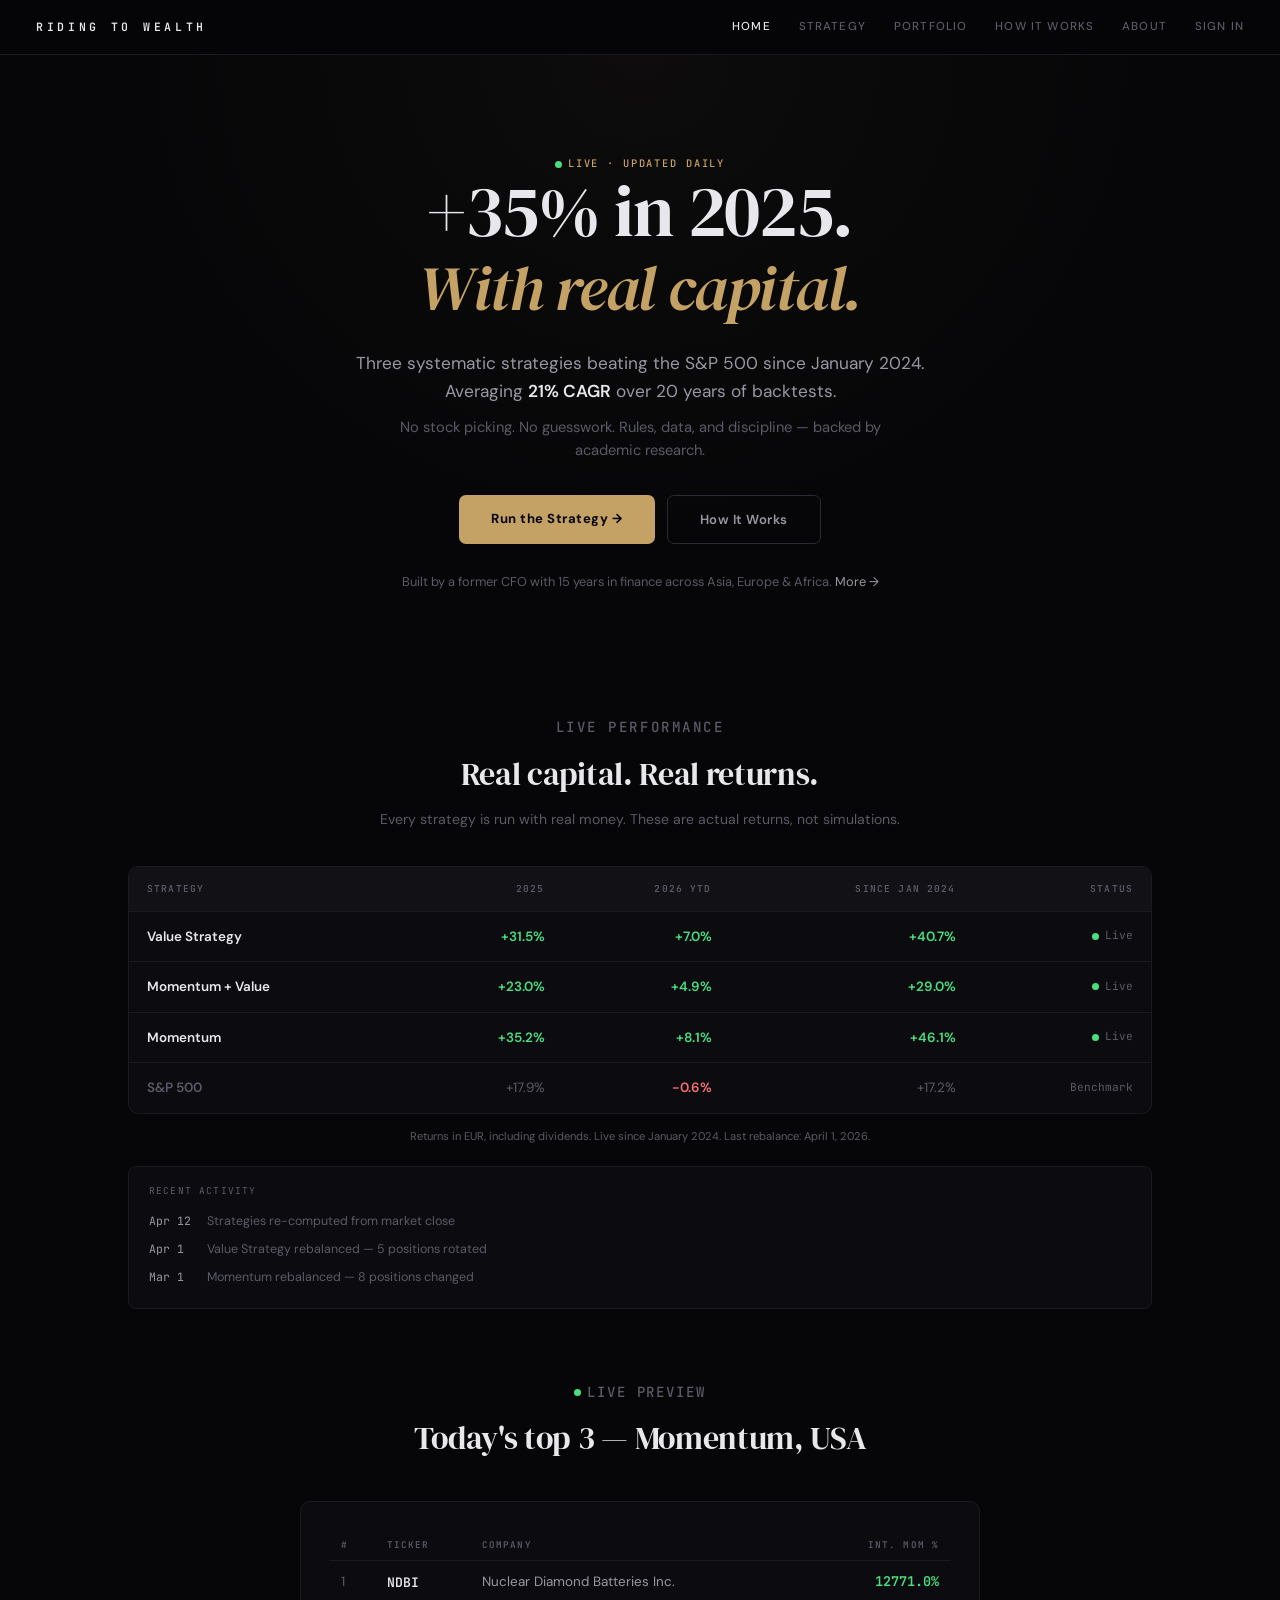
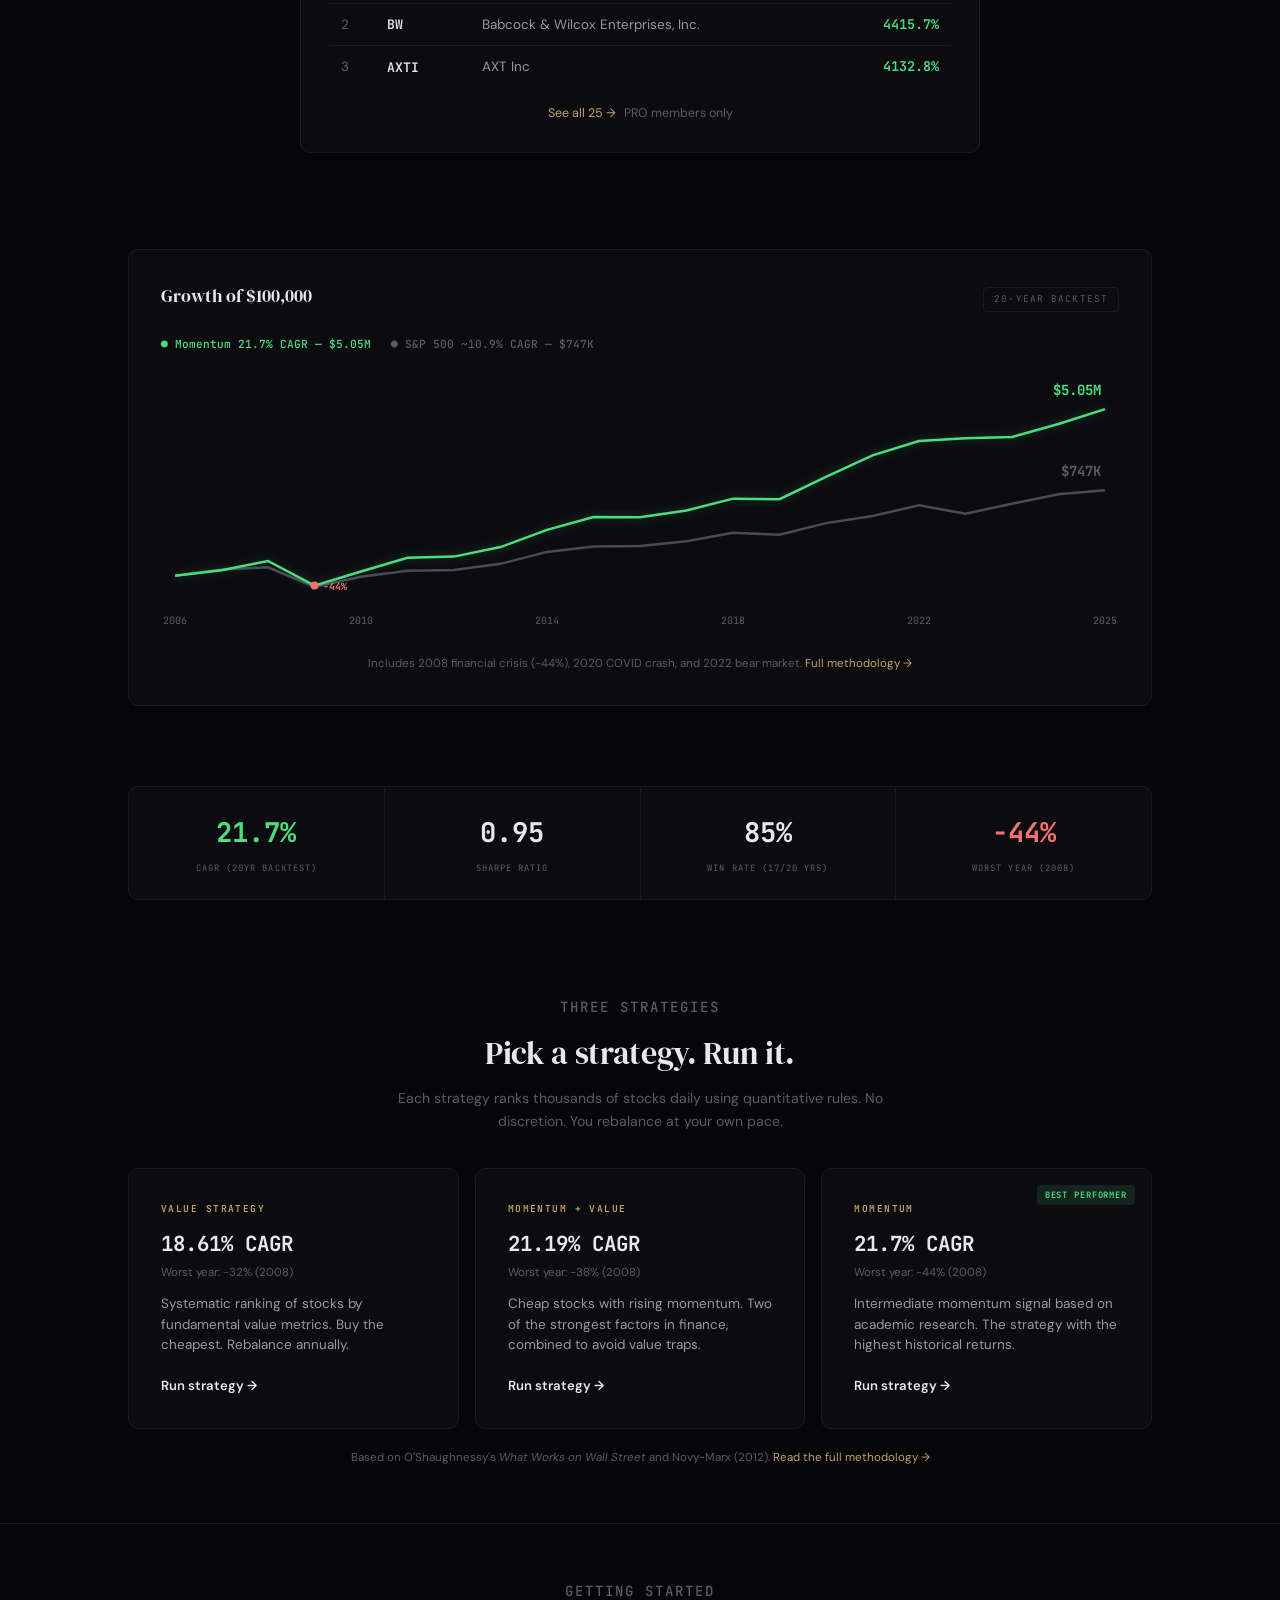
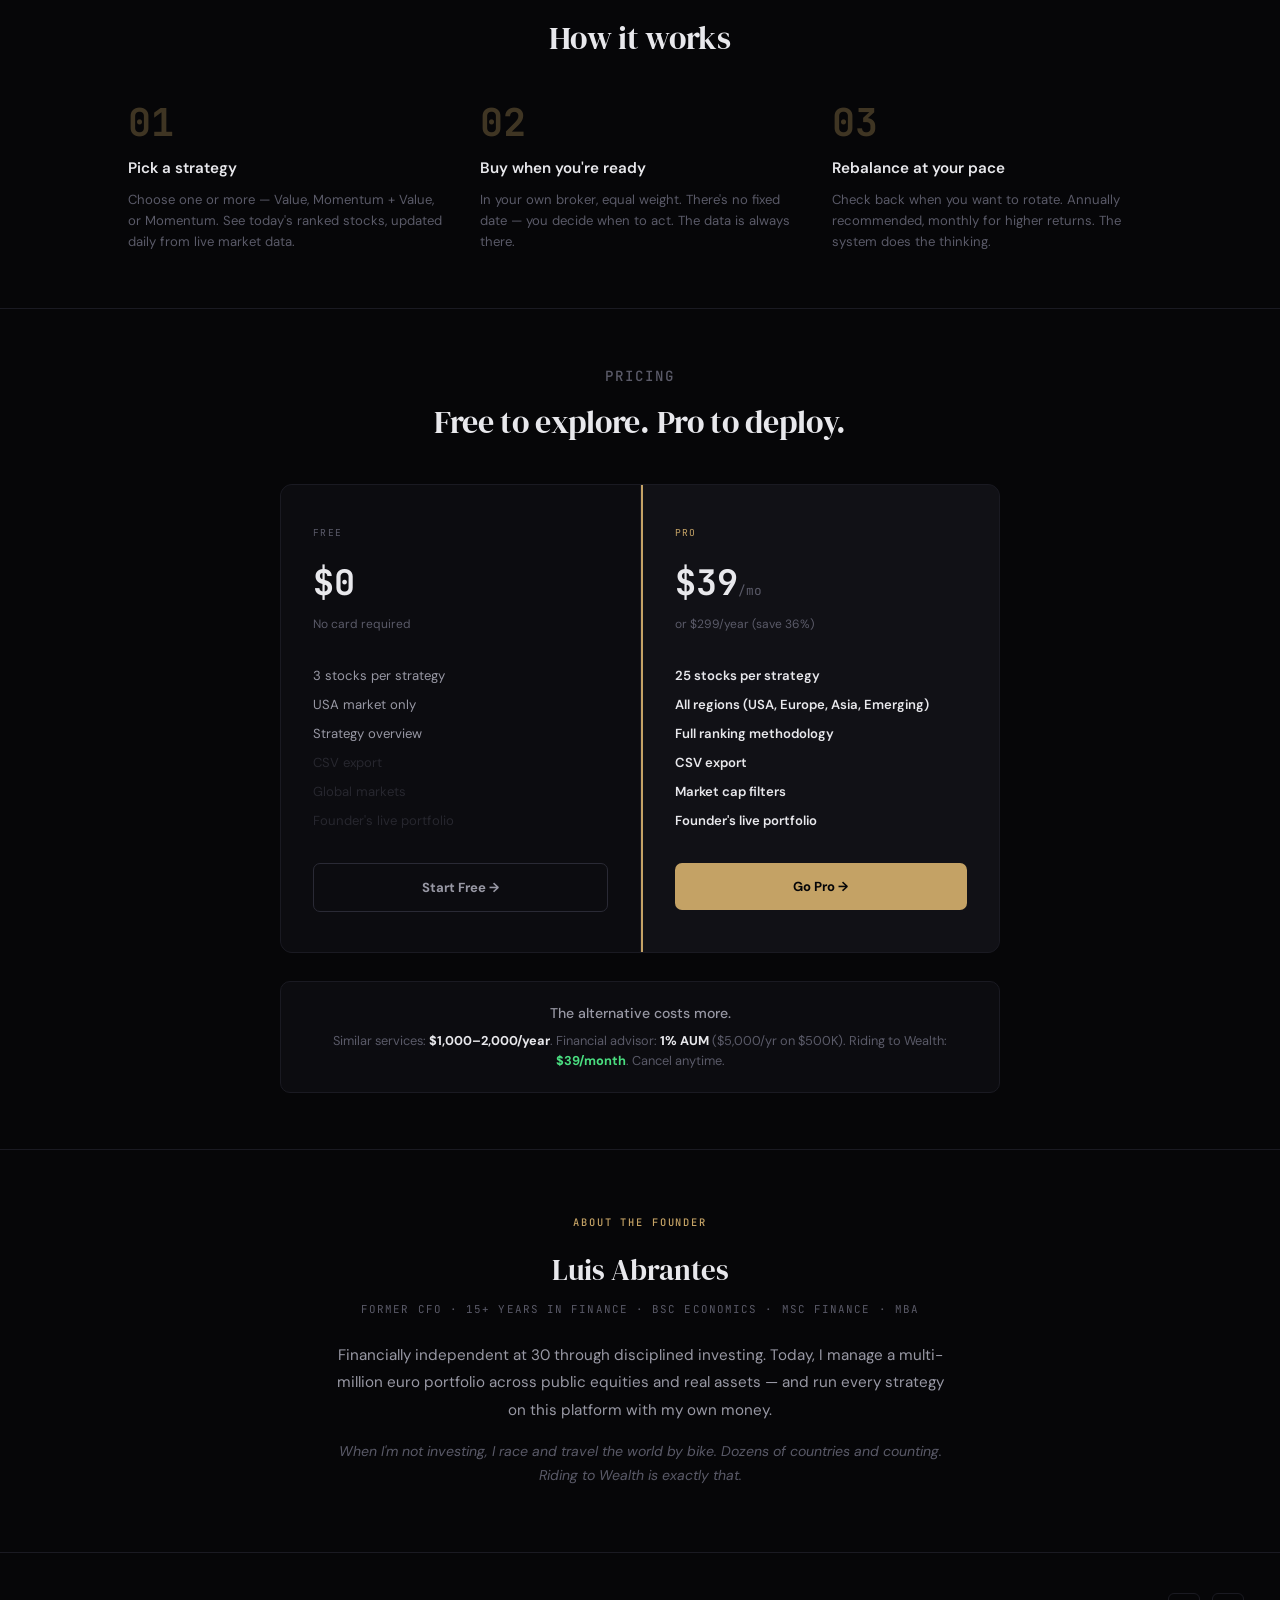
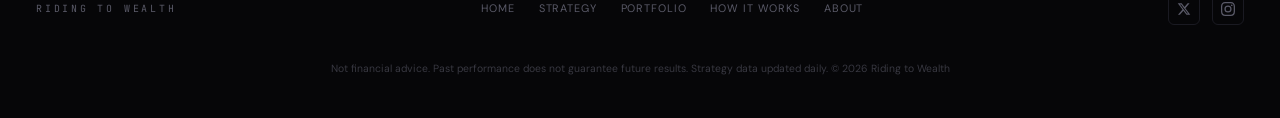
==== commit dda2a129: "Fix auth nav: use btn-sub class on index.html + update auth-nav.js to v2 colors Sign In link was usi" ====
--- a/index.html
+++ b/index.html
@@ -285,7 +285,7 @@
     <a href="portfolio.html">Portfolio</a>
     <a href="strategies.html">How It Works</a>
     <a href="about.html">About</a>
-    <a href="invest.html#signin" class="nav-signin">Sign In</a>
+    <a href="invest.html#signin" class="btn-sub">Sign In</a>
   </div>
 </nav>
 
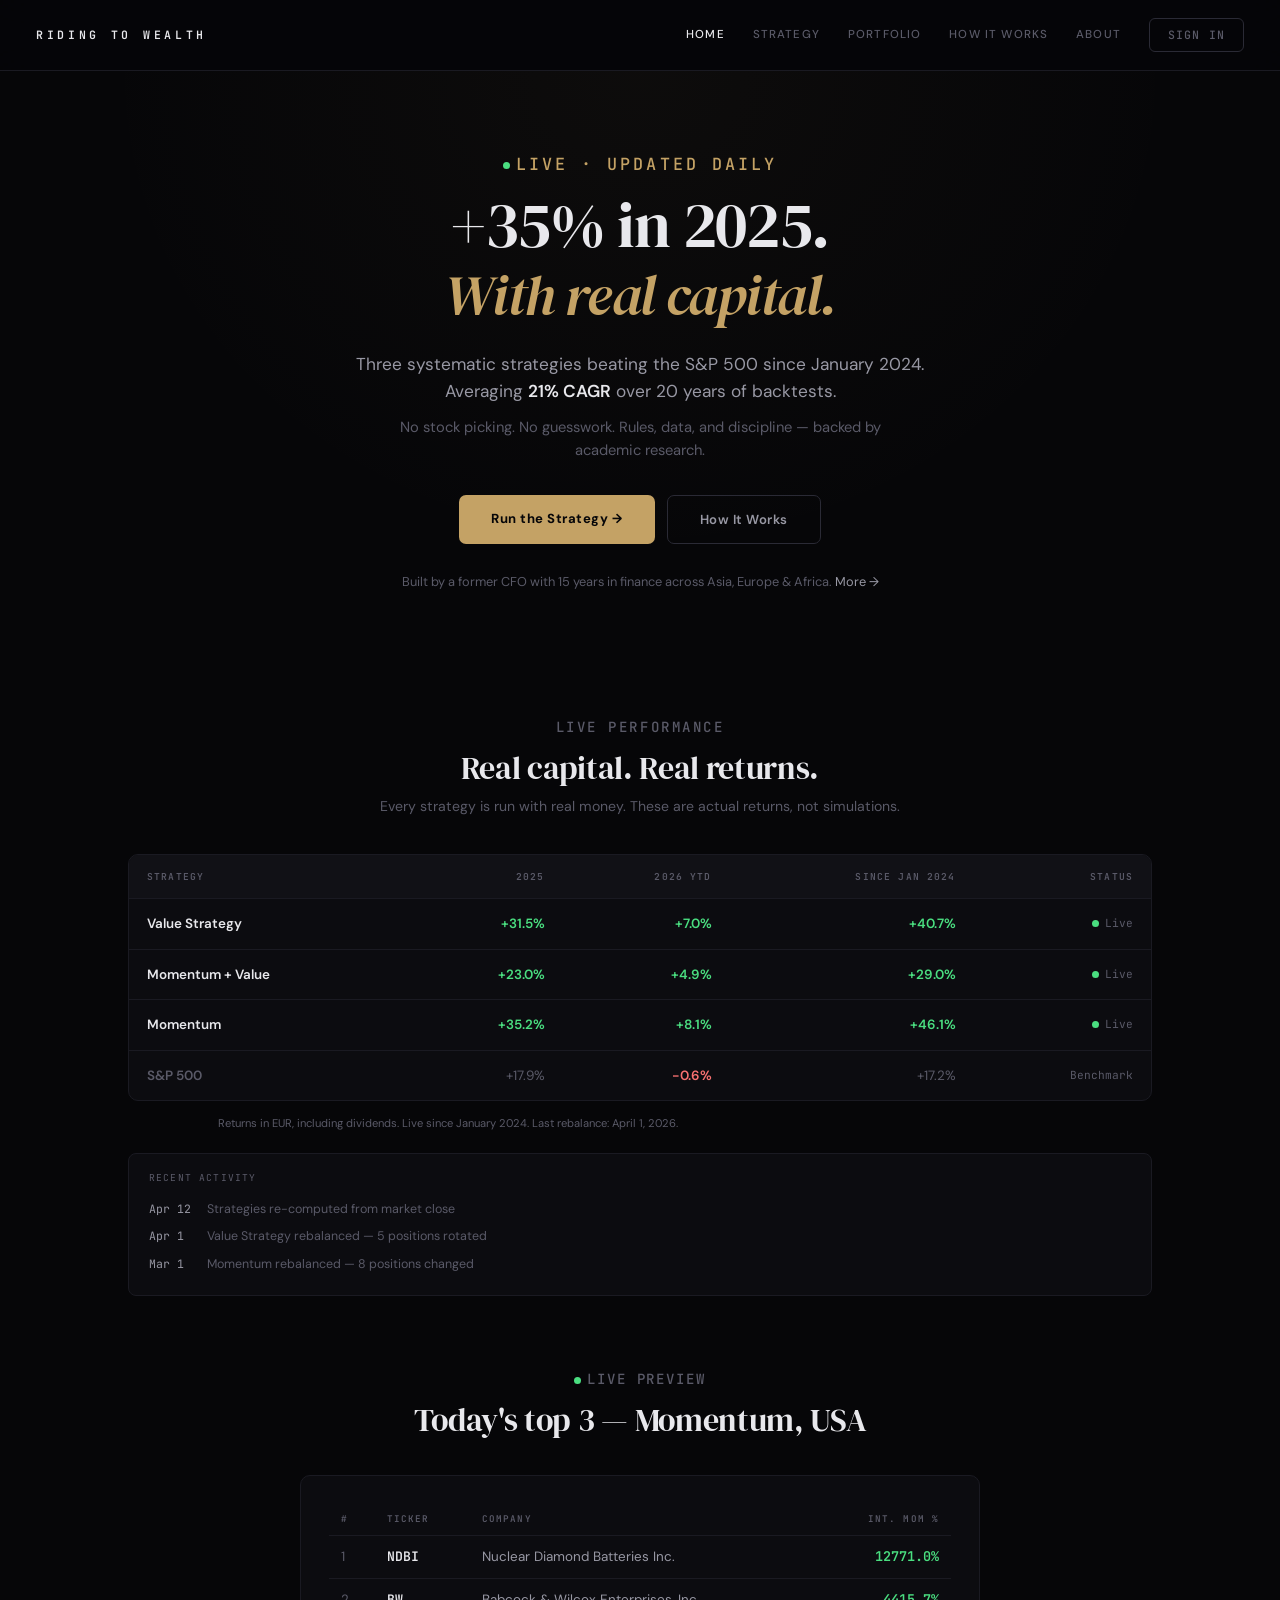
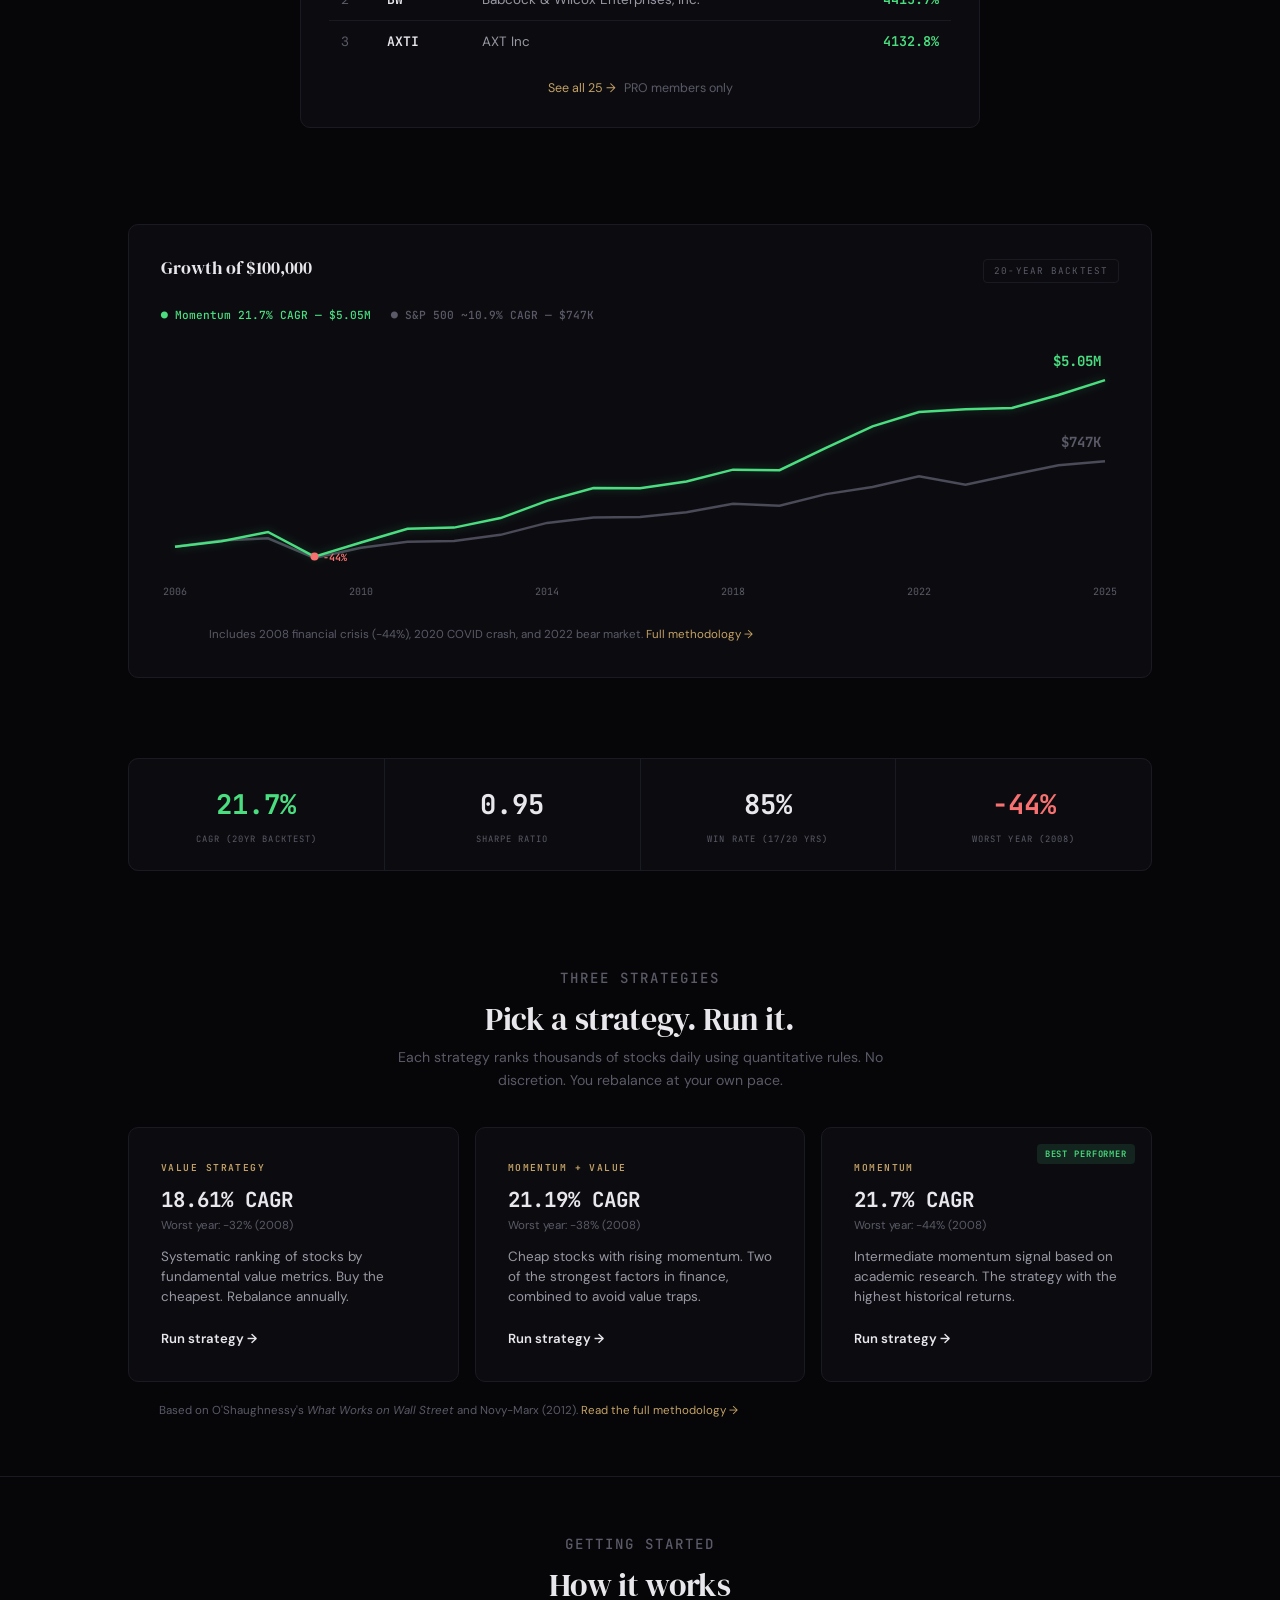
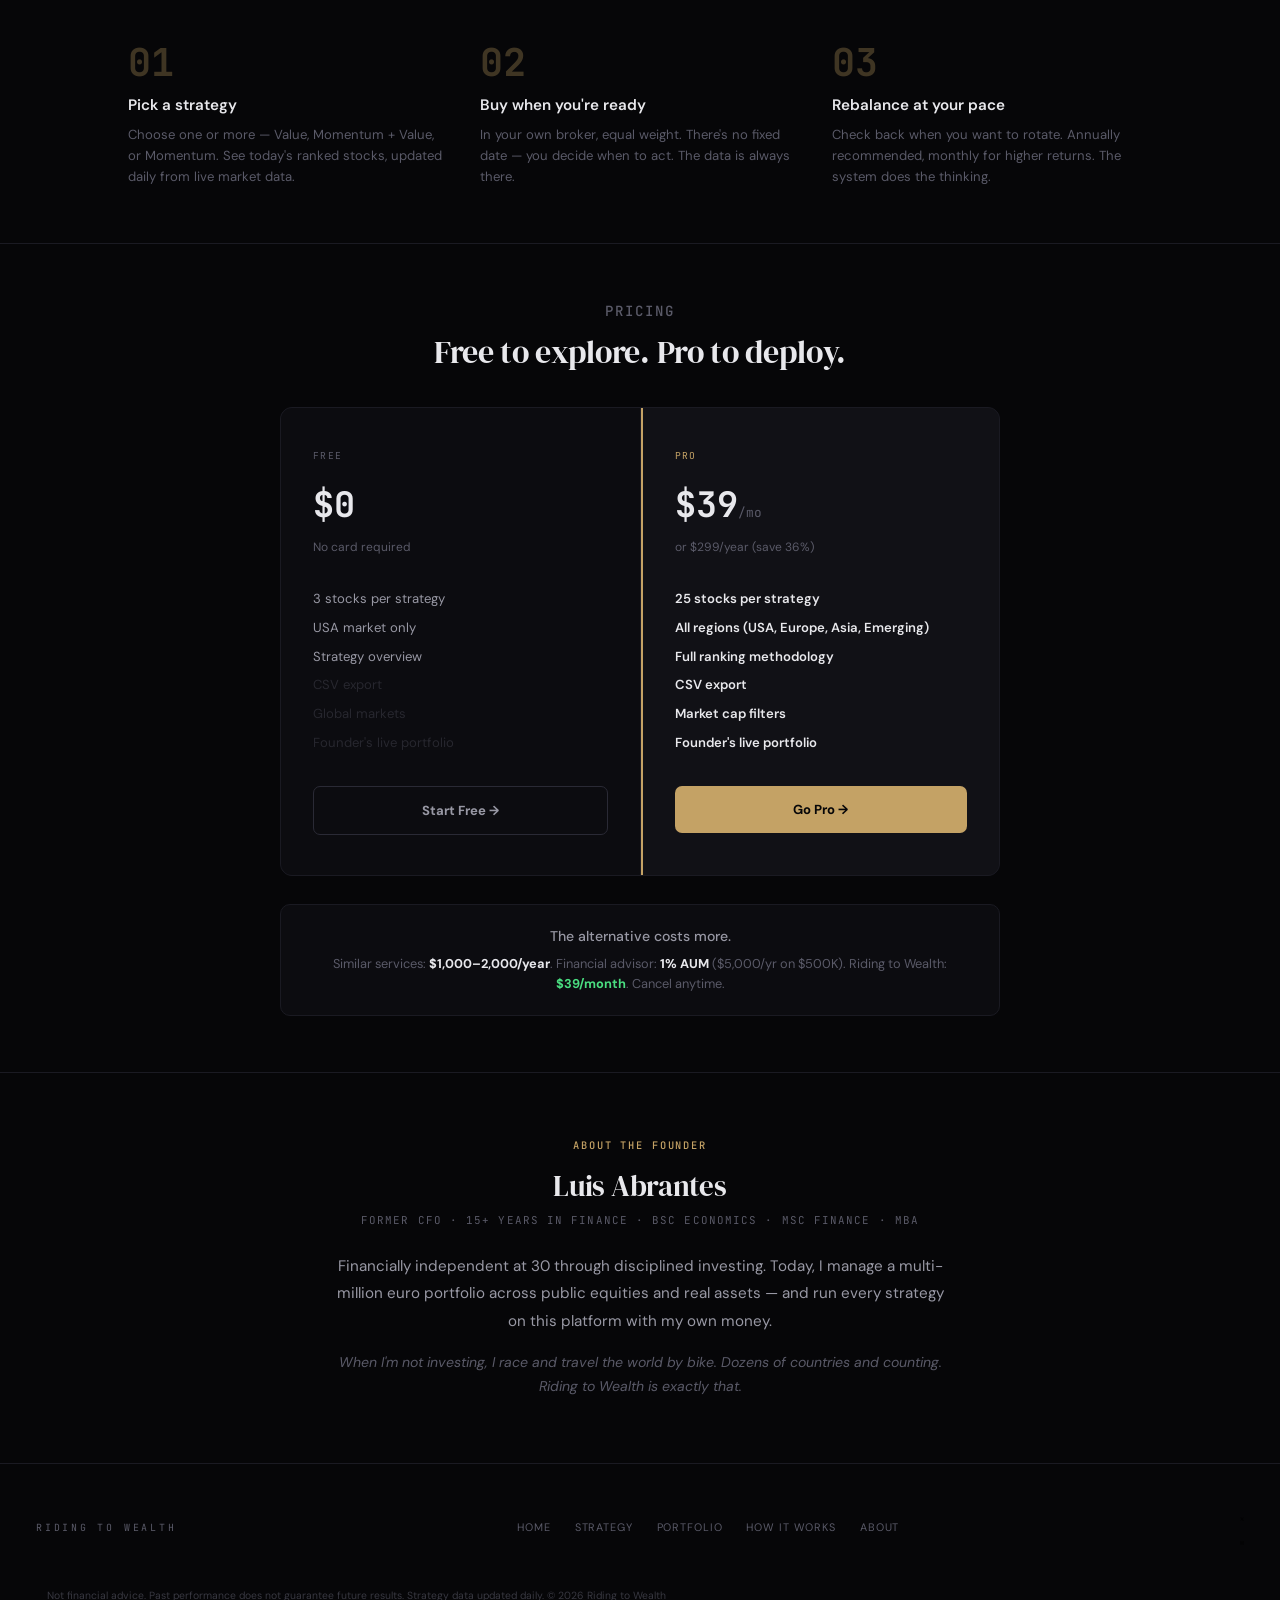
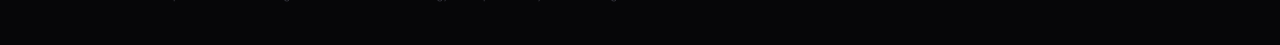
==== commit e75c10ba: "Fix: index.html now uses shared style.css for consistent nav/footer across all pages Removed duplica" ====
--- a/index.html
+++ b/index.html
@@ -19,6 +19,7 @@
 <link href="https://fonts.googleapis.com/css2?family=DM+Serif+Display:ital@0;1&family=DM+Sans:wght@400;500;600;700&family=JetBrains+Mono:wght@400;500;600&display=swap" rel="stylesheet">
 <link rel="icon" href="favicon.ico" type="image/x-icon">
 <link rel="icon" href="favicon.png" type="image/png">
+<link rel="stylesheet" href="style.css">
 <script type="application/ld+json">
 {
   "@context": "https://schema.org",
@@ -36,70 +37,7 @@
 }
 </script>
 <style>
-:root {
-  --bg: #060608;
-  --bg-card: #0c0c10;
-  --bg-elevated: #111116;
-  --border: #1a1a22;
-  --border-light: #2a2a35;
-  --text: #e8e8ec;
-  --text-secondary: #9898a4;
-  --text-muted: #5a5a68;
-  --accent: #c4a265;
-  --accent-hover: #d4b87a;
-  --green: #4ade80;
-  --green-dim: rgba(74,222,128,0.12);
-  --red: #f87171;
-  --red-dim: rgba(248,113,113,0.12);
-  --font-display: 'DM Serif Display', Georgia, serif;
-  --font-body: 'DM Sans', -apple-system, sans-serif;
-  --font-mono: 'JetBrains Mono', 'SF Mono', monospace;
-}
-
-*, *::before, *::after { box-sizing: border-box; margin: 0; padding: 0; }
-html { scroll-behavior: smooth; -webkit-font-smoothing: antialiased; }
-body { font-family: var(--font-body); background: var(--bg); color: var(--text); line-height: 1.6; font-size: 15px; }
-a { color: inherit; text-decoration: none; }
-img { max-width: 100%; display: block; }
-
-/* === Utilities === */
-.container { max-width: 1080px; margin: 0 auto; padding: 0 28px; }
-.label { font-family: var(--font-mono); font-size: 0.65rem; font-weight: 500; letter-spacing: 0.18em; text-transform: uppercase; color: var(--accent); }
-.sublabel { font-family: var(--font-mono); font-size: 0.65rem; font-weight: 500; letter-spacing: 0.14em; text-transform: uppercase; color: var(--text-muted); }
-
-/* === Animations === */
-@keyframes fadeUp { from { opacity: 0; transform: translateY(24px); } to { opacity: 1; transform: translateY(0); } }
-@keyframes pulse { 0%, 100% { opacity: 1; } 50% { opacity: 0.5; } }
-.fade-up { animation: fadeUp 0.8s ease-out both; }
-.fade-up-1 { animation-delay: 0.1s; }
-.fade-up-2 { animation-delay: 0.2s; }
-.fade-up-3 { animation-delay: 0.3s; }
-.fade-up-4 { animation-delay: 0.4s; }
-.fade-up-5 { animation-delay: 0.5s; }
-.live-dot { display: inline-block; width: 7px; height: 7px; background: var(--green); border-radius: 50%; margin-right: 6px; vertical-align: middle; animation: pulse 2s ease-in-out infinite; }
-
-/* === Navigation === */
-.nav {
-  display: flex; align-items: center; justify-content: space-between;
-  padding: 18px 36px; position: sticky; top: 0; z-index: 100;
-  background: rgba(6,6,8,0.88); backdrop-filter: blur(16px) saturate(180%);
-  border-bottom: 1px solid var(--border);
-}
-.nav-logo { font-family: var(--font-mono); font-size: 0.72rem; font-weight: 600; letter-spacing: 0.32em; color: var(--text); }
-.nav-links { display: flex; align-items: center; gap: 28px; }
-.nav-links a { font-size: 0.72rem; font-weight: 500; letter-spacing: 0.1em; text-transform: uppercase; color: var(--text-muted); transition: color 0.25s; }
-.nav-links a:hover, .nav-links a.active { color: var(--text); }
-.nav-signin { padding: 7px 18px; border: 1px solid var(--border-light); border-radius: 6px; font-family: var(--font-mono); font-size: 0.68rem; font-weight: 600; letter-spacing: 0.1em; text-transform: uppercase; color: var(--text-secondary); transition: all 0.25s; }
-.nav-signin:hover { border-color: var(--accent); color: var(--accent); }
-.nav-toggle { display: none; background: none; border: none; cursor: pointer; padding: 4px; }
-.nav-toggle span { display: block; width: 20px; height: 1.5px; background: var(--text); margin: 5px 0; transition: 0.3s; }
-
-/* === Hero === */
-.hero {
-  text-align: center; padding: 100px 28px 60px;
-  background: radial-gradient(ellipse at 50% 0%, rgba(196,162,101,0.04) 0%, transparent 60%);
-}
-.hero h1 { font-family: var(--font-display); font-size: clamp(2.8rem, 6vw, 4.5rem); font-weight: 400; line-height: 1.08; color: var(--text); margin-bottom: 28px; letter-spacing: -0.02em; }
+/* === Homepage-specific styles === */
 .hero h1 .serif-italic { font-style: italic; color: var(--accent); display: block; font-size: 0.88em; margin-top: 4px; }
 .hero .sub { font-size: 1.08rem; color: var(--text-secondary); max-width: 580px; margin: 0 auto 10px; }
 .hero .sub strong { color: var(--text); font-weight: 600; }
@@ -113,38 +51,28 @@
 .hero .credential a { color: var(--text-secondary); transition: color 0.2s; }
 .hero .credential a:hover { color: var(--accent); }
 
-/* === Section titles === */
 .section-head { text-align: center; margin-bottom: 36px; }
 .section-head h2 { font-family: var(--font-display); font-size: clamp(1.5rem, 3vw, 2rem); font-weight: 400; color: var(--text); margin: 10px 0 8px; letter-spacing: -0.01em; }
 .section-head p { font-size: 0.88rem; color: var(--text-muted); max-width: 520px; margin: 0 auto; }
 
-/* === Live Performance Table === */
 .perf-section { padding: 64px 0 48px; }
 .perf-table-wrap { border: 1px solid var(--border); border-radius: 10px; overflow: hidden; background: var(--bg-card); }
 .perf-table { width: 100%; border-collapse: collapse; font-size: 0.84rem; }
-.perf-table thead th {
-  font-family: var(--font-mono); font-size: 0.6rem; font-weight: 600; letter-spacing: 0.12em;
-  text-transform: uppercase; color: var(--text-muted); padding: 14px 18px; text-align: right;
-  border-bottom: 1px solid var(--border); background: var(--bg-elevated);
-}
+.perf-table thead th { font-family: var(--font-mono); font-size: 0.6rem; font-weight: 600; letter-spacing: 0.12em; text-transform: uppercase; color: var(--text-muted); padding: 14px 18px; text-align: right; border-bottom: 1px solid var(--border); background: var(--bg-elevated); }
 .perf-table thead th:first-child { text-align: left; }
 .perf-table tbody td { padding: 14px 18px; border-bottom: 1px solid var(--border); text-align: right; font-variant-numeric: tabular-nums; }
 .perf-table tbody td:first-child { text-align: left; font-weight: 600; color: var(--text); }
 .perf-table tbody tr:last-child td { border-bottom: none; }
 .perf-table tbody tr:hover { background: var(--bg-elevated); }
-.perf-table .pos { color: var(--green); font-weight: 600; }
-.perf-table .neg { color: var(--red); font-weight: 600; }
 .perf-table .muted { color: var(--text-muted); }
 .perf-table .status { font-family: var(--font-mono); font-size: 0.7rem; color: var(--text-muted); }
 .perf-footer { font-size: 0.7rem; color: var(--text-muted); margin-top: 14px; text-align: center; }
 
-/* Activity Log */
 .activity-log { margin-top: 20px; padding: 16px 20px; background: var(--bg-card); border: 1px solid var(--border); border-radius: 8px; }
 .activity-log-title { font-family: var(--font-mono); font-size: 0.6rem; letter-spacing: 0.12em; text-transform: uppercase; color: var(--text-muted); margin-bottom: 10px; }
 .activity-item { font-size: 0.78rem; color: var(--text-muted); padding: 4px 0; display: flex; gap: 8px; }
 .activity-item .date { font-family: var(--font-mono); color: var(--text-secondary); font-size: 0.72rem; min-width: 50px; }
 
-/* === Live Preview === */
 .preview-section { padding: 24px 0 48px; }
 .preview-card { background: var(--bg-card); border: 1px solid var(--border); border-radius: 10px; padding: 28px; max-width: 680px; margin: 0 auto; }
 .preview-table { width: 100%; border-collapse: collapse; font-size: 0.84rem; }
@@ -160,7 +88,6 @@
 .preview-link a:hover { color: var(--accent-hover); }
 .preview-link .lock { color: var(--text-muted); margin-left: 8px; }
 
-/* === Chart === */
 .chart-section { padding: 48px 0; }
 .chart-container { background: var(--bg-card); border: 1px solid var(--border); border-radius: 10px; padding: 32px; }
 .chart-header { display: flex; justify-content: space-between; align-items: baseline; margin-bottom: 24px; flex-wrap: wrap; gap: 8px; }
@@ -172,7 +99,6 @@
 .chart-note a { color: var(--accent); }
 .chart-note a:hover { color: var(--accent-hover); }
 
-/* === Trust Bar === */
 .trust-section { padding: 32px 0 48px; }
 .trust-grid { display: grid; grid-template-columns: repeat(4,1fr); gap: 1px; background: var(--border); border: 1px solid var(--border); border-radius: 10px; overflow: hidden; }
 .trust-stat { background: var(--bg-card); padding: 24px; text-align: center; }
@@ -181,9 +107,7 @@
 .trust-val.red { color: var(--red); }
 .trust-label { font-family: var(--font-mono); font-size: 0.55rem; letter-spacing: 0.12em; text-transform: uppercase; color: var(--text-muted); margin-top: 6px; }
 
-/* === Strategy Cards === */
 .strategies-section { padding: 48px 0 56px; }
-.cards-grid { display: grid; grid-template-columns: repeat(3,1fr); gap: 16px; }
 .strat-card {
   background: var(--bg-card); border: 1px solid var(--border); border-radius: 10px;
   padding: 32px; display: flex; flex-direction: column; transition: border-color 0.3s, transform 0.2s;
@@ -198,7 +122,6 @@
 .strat-card .card-cta { font-size: 0.82rem; font-weight: 600; color: var(--text); margin-top: 20px; transition: color 0.2s; }
 .strat-card:hover .card-cta { color: var(--accent); }
 
-/* === How It Works === */
 .how-section { padding: 56px 0; border-top: 1px solid var(--border); }
 .how-grid { display: grid; grid-template-columns: repeat(3,1fr); gap: 32px; margin-top: 40px; }
 .how-step { position: relative; }
@@ -206,7 +129,6 @@
 .how-step h3 { font-size: 0.95rem; font-weight: 600; margin-bottom: 8px; color: var(--text); }
 .how-step p { font-size: 0.82rem; color: var(--text-muted); line-height: 1.6; }
 
-/* === Pricing === */
 .pricing-section { padding: 56px 0; border-top: 1px solid var(--border); }
 .pricing-grid { display: grid; grid-template-columns: 1fr 1fr; gap: 1px; background: var(--border); border: 1px solid var(--border); border-radius: 12px; overflow: hidden; max-width: 720px; margin: 0 auto; }
 .pricing-col { background: var(--bg-card); padding: 40px 32px; }
@@ -231,7 +153,6 @@
 .pricing-compare .detail strong { color: var(--text); }
 .pricing-compare .detail .green { color: var(--green); font-weight: 700; }
 
-/* === Founder === */
 .founder-section { padding: 64px 0; border-top: 1px solid var(--border); }
 .founder-inner { max-width: 620px; margin: 0 auto; text-align: center; }
 .founder-name { font-family: var(--font-display); font-size: 1.8rem; font-weight: 400; margin-bottom: 8px; }
@@ -239,35 +160,13 @@
 .founder-bio { font-size: 0.95rem; color: var(--text-secondary); line-height: 1.8; margin-bottom: 16px; }
 .founder-personal { font-size: 0.88rem; color: var(--text-muted); line-height: 1.7; font-style: italic; }
 
-/* === Footer === */
-.footer { padding: 40px 36px; border-top: 1px solid var(--border); display: flex; justify-content: space-between; align-items: center; flex-wrap: wrap; gap: 20px; }
-.footer-logo { font-family: var(--font-mono); font-size: 0.62rem; letter-spacing: 0.28em; color: var(--text-muted); }
-.footer-links { display: flex; gap: 24px; }
-.footer-links a { font-size: 0.68rem; color: var(--text-muted); letter-spacing: 0.08em; text-transform: uppercase; transition: color 0.2s; }
-.footer-links a:hover { color: var(--text); }
-.footer-social { display: flex; gap: 12px; }
-.footer-social a { display: flex; align-items: center; justify-content: center; width: 32px; height: 32px; border: 1px solid var(--border); border-radius: 6px; color: var(--text-muted); transition: all 0.2s; }
-.footer-social a:hover { color: var(--text); border-color: var(--border-light); }
-.footer-social svg { width: 14px; height: 14px; fill: currentColor; }
-.footer-disclaimer { width: 100%; text-align: center; font-size: 0.65rem; color: var(--text-muted); margin-top: 16px; opacity: 0.6; }
-
-/* === Responsive === */
 @media (max-width: 900px) {
-  .nav { padding: 14px 20px; }
-  .nav-links { display: none; flex-direction: column; position: absolute; top: 100%; left: 0; right: 0; background: rgba(6,6,8,0.98); border-bottom: 1px solid var(--border); padding: 24px; gap: 18px; align-items: center; }
-  .nav-links.open { display: flex; }
-  .nav-toggle { display: block; }
   .hero { padding: 72px 20px 48px; }
   .cards-grid, .how-grid { grid-template-columns: 1fr; }
   .trust-grid { grid-template-columns: repeat(2,1fr); }
   .pricing-grid { grid-template-columns: 1fr; }
-  .footer { padding: 32px 20px; flex-direction: column; text-align: center; }
-  .footer-links { justify-content: center; }
   .perf-table { font-size: 0.75rem; }
   .perf-table thead th, .perf-table tbody td { padding: 10px 10px; }
-}
-@media (max-width: 480px) {
-  .hero h1 { font-size: 2.2rem; }
 }
 </style>
 </head>
--- a/style.css
+++ b/style.css
@@ -0,0 +1,231 @@
+/* ============================================
+   RIDING TO WEALTH — Design System v2
+   ============================================ */
+
+/* --- Reset & Base --- */
+*, *::before, *::after { box-sizing: border-box; margin: 0; padding: 0; }
+html { scroll-behavior: smooth; -webkit-text-size-adjust: 100%; -webkit-font-smoothing: antialiased; }
+body {
+  font-family: 'DM Sans', -apple-system, BlinkMacSystemFont, 'Segoe UI', sans-serif;
+  background: var(--bg);
+  color: var(--text);
+  line-height: 1.6;
+  font-size: 15px;
+}
+a { color: inherit; text-decoration: none; }
+img { max-width: 100%; display: block; }
+ul, ol { list-style: none; }
+
+/* --- Colors --- */
+:root {
+  --bg: #060608;
+  --bg-card: #0c0c10;
+  --bg-elevated: #111116;
+  --bg-primary: #060608;
+  --border: #1a1a22;
+  --border-light: #2a2a35;
+  --text: #e8e8ec;
+  --text-primary: #e8e8ec;
+  --text-secondary: #9898a4;
+  --text-muted: #5a5a68;
+  --accent: #c4a265;
+  --accent-hover: #d4b87a;
+  --green: #4ade80;
+  --green-dim: rgba(74,222,128,0.12);
+  --red: #f87171;
+  --red-dim: rgba(248,113,113,0.12);
+  --font-display: 'DM Serif Display', Georgia, serif;
+  --font-body: 'DM Sans', -apple-system, sans-serif;
+  --font-mono: 'JetBrains Mono', 'SF Mono', monospace;
+}
+
+/* --- Typography Scale --- */
+h1 { font-family: var(--font-display); font-size: clamp(2.4rem, 5vw, 4rem); font-weight: 400; line-height: 1.1; letter-spacing: -0.02em; color: var(--text); }
+h2 { font-family: var(--font-display); font-size: clamp(1.5rem, 3vw, 2.2rem); font-weight: 400; line-height: 1.2; letter-spacing: -0.01em; color: var(--text); }
+h3 { font-size: clamp(1rem, 2vw, 1.3rem); font-weight: 600; line-height: 1.3; color: var(--text); }
+p { color: var(--text-secondary); font-size: 0.95rem; max-width: 640px; }
+.label { font-family: var(--font-mono); font-size: 0.65rem; font-weight: 500; letter-spacing: 0.18em; text-transform: uppercase; color: var(--accent); }
+.sublabel { font-family: var(--font-mono); font-size: 0.65rem; font-weight: 500; letter-spacing: 0.14em; text-transform: uppercase; color: var(--text-muted); }
+.section-label { font-family: var(--font-mono); font-size: 0.65rem; font-weight: 500; letter-spacing: 0.15em; text-transform: uppercase; color: var(--accent); }
+.italic { font-style: italic; color: var(--accent); }
+.text-center { text-align: center; }
+
+/* --- Accessibility --- */
+.sr-only { position: absolute; width: 1px; height: 1px; padding: 0; margin: -1px; overflow: hidden; clip: rect(0,0,0,0); white-space: nowrap; border: 0; }
+
+/* --- Animations --- */
+@keyframes fadeUp { from { opacity: 0; transform: translateY(24px); } to { opacity: 1; transform: translateY(0); } }
+@keyframes pulse { 0%, 100% { opacity: 1; } 50% { opacity: 0.5; } }
+.fade-up { animation: fadeUp 0.8s ease-out both; }
+.fade-up-1 { animation-delay: 0.1s; }
+.fade-up-2 { animation-delay: 0.2s; }
+.fade-up-3 { animation-delay: 0.3s; }
+.live-dot { display: inline-block; width: 7px; height: 7px; background: var(--green); border-radius: 50%; margin-right: 6px; vertical-align: middle; animation: pulse 2s ease-in-out infinite; }
+
+/* --- Layout --- */
+.container { max-width: 1080px; margin: 0 auto; padding: 0 28px; }
+.section { padding: 48px 0; }
+.section-sm { padding: 48px 0; }
+.divider { width: 60px; height: 2px; background: var(--accent); border-radius: 2px; opacity: 0.4; }
+
+/* --- Navigation --- */
+.nav {
+  display: flex; align-items: center; justify-content: space-between;
+  padding: 18px 36px; position: sticky; top: 0; z-index: 100;
+  background: rgba(6,6,8,0.88); backdrop-filter: blur(16px) saturate(180%);
+  border-bottom: 1px solid var(--border);
+}
+.nav-logo { font-family: var(--font-mono); font-size: 0.72rem; font-weight: 600; letter-spacing: 0.32em; color: var(--text); }
+.nav-links { display: flex; align-items: center; gap: 28px; }
+.nav-links a {
+  font-size: 0.72rem; font-weight: 500; letter-spacing: 0.1em;
+  text-transform: uppercase; color: var(--text-muted); transition: color 0.25s;
+}
+.nav-links a:hover, .nav-links a.active { color: var(--text); }
+.btn-sub, .nav-signin {
+  padding: 7px 18px; border: 1px solid var(--border-light); border-radius: 6px;
+  font-family: var(--font-mono); font-size: 0.68rem; font-weight: 600;
+  letter-spacing: 0.1em; text-transform: uppercase; color: var(--text-secondary); transition: all 0.25s;
+}
+.btn-sub:hover, .nav-signin:hover { border-color: var(--accent); color: var(--accent); }
+.nav-toggle { display: none; background: none; border: none; cursor: pointer; padding: 4px; }
+.nav-toggle span { display: block; width: 20px; height: 1.5px; background: var(--text); margin: 5px 0; transition: 0.3s; }
+
+/* --- Hero --- */
+.hero {
+  text-align: center; padding: 80px 28px 48px;
+  background: radial-gradient(ellipse at 50% 0%, rgba(196,162,101,0.04) 0%, transparent 60%);
+}
+.hero h1 { margin-bottom: 24px; }
+.hero .italic { font-family: var(--font-display); font-style: italic; color: var(--accent); display: block; font-size: clamp(1.8rem, 4vw, 3.2rem); margin-top: 4px; }
+.hero p { margin: 0 auto 12px; font-size: 1.05rem; }
+
+/* --- Cards --- */
+.card {
+  background: var(--bg-card); border: 1px solid var(--border); border-radius: 10px;
+  padding: 32px; transition: border-color 0.3s, transform 0.2s;
+  display: flex; flex-direction: column;
+}
+.card .btn { margin-top: auto; }
+.card:hover { border-color: var(--border-light); transform: translateY(-2px); }
+.card h3 { margin: 12px 0 8px; }
+.card p { font-size: 0.88rem; }
+.card-link { display: inline-block; margin-top: 20px; font-size: 0.82rem; font-weight: 600; color: var(--text); transition: color 0.2s; }
+.card-link:hover, .card:hover .card-link { color: var(--accent); }
+
+.cards-grid { display: grid; grid-template-columns: repeat(auto-fit, minmax(280px, 1fr)); gap: 16px; }
+.cards-3 { grid-template-columns: repeat(3, 1fr); }
+
+/* --- Quote / Philosophy --- */
+.quote-block {
+  text-align: center; padding: 48px 24px;
+  background: var(--bg-elevated); border-top: 1px solid var(--border); border-bottom: 1px solid var(--border);
+}
+.quote-block blockquote {
+  font-family: var(--font-display); font-style: italic;
+  font-size: clamp(1rem, 2.5vw, 1.4rem); color: var(--text-secondary);
+  max-width: 700px; margin: 0 auto 16px; line-height: 1.6;
+}
+.quote-block cite { font-family: var(--font-mono); font-size: 0.7rem; color: var(--text-muted); font-style: normal; letter-spacing: 0.1em; text-transform: uppercase; }
+
+/* --- Footer --- */
+.footer {
+  padding: 40px 36px; border-top: 1px solid var(--border);
+  display: flex; justify-content: space-between; align-items: center; flex-wrap: wrap; gap: 20px;
+}
+.footer-logo { font-family: var(--font-mono); font-size: 0.62rem; letter-spacing: 0.28em; color: var(--text-muted); }
+.footer-links { display: flex; gap: 24px; }
+.footer-links a { font-size: 0.68rem; color: var(--text-muted); letter-spacing: 0.08em; text-transform: uppercase; transition: color 0.2s; }
+.footer-links a:hover { color: var(--text); }
+.footer-disclaimer { width: 100%; text-align: center; font-size: 0.65rem; color: var(--text-muted); margin-top: 16px; opacity: 0.6; }
+
+/* --- Social Icons --- */
+.social-icons { display: flex; gap: 12px; align-items: center; }
+.social-icons a { display: flex; align-items: center; justify-content: center; width: 32px; height: 32px; border: 1px solid var(--border); border-radius: 6px; color: var(--text-muted); transition: all 0.2s; }
+.social-icons a:hover { color: var(--text); border-color: var(--border-light); }
+.social-icons svg { width: 14px; height: 14px; fill: currentColor; }
+
+/* --- CTA Button --- */
+.btn {
+  display: inline-block; padding: 13px 32px;
+  background: transparent; border: 1px solid var(--border-light); border-radius: 7px;
+  font-size: 0.82rem; font-weight: 600; color: var(--text-secondary);
+  transition: all 0.25s; cursor: pointer;
+}
+.btn:hover { border-color: var(--text-muted); color: var(--text); }
+.btn-accent { background: var(--accent); border-color: var(--accent); color: var(--bg); font-weight: 700; }
+.btn-accent:hover { background: var(--accent-hover); }
+
+/* --- Tags --- */
+.tag {
+  display: inline-block; font-family: var(--font-mono); font-size: 0.58rem; font-weight: 600;
+  letter-spacing: 0.1em; text-transform: uppercase; padding: 3px 8px;
+  border: 1px solid var(--border); border-radius: 4px; color: var(--text-muted); margin-right: 6px;
+}
+
+/* --- Feature List --- */
+.feature-list { display: grid; grid-template-columns: 1fr 1fr; gap: 12px 32px; margin: 24px 0; }
+.feature-item { font-size: 0.88rem; color: var(--text-secondary); padding-left: 20px; position: relative; }
+.feature-item::before { content: '\2192'; position: absolute; left: 0; color: var(--accent); }
+
+/* --- Table --- */
+.table-wrap { overflow-x: auto; }
+table { width: 100%; border-collapse: collapse; font-size: 0.84rem; }
+thead th {
+  font-family: var(--font-mono); text-align: left;
+  font-size: 0.6rem; font-weight: 600; letter-spacing: 0.12em; text-transform: uppercase;
+  color: var(--text-muted); padding: 12px 16px; border-bottom: 1px solid var(--border);
+}
+tbody td { padding: 12px 16px; border-bottom: 1px solid var(--border); color: var(--text-secondary); }
+tbody tr:hover { background: var(--bg-elevated); }
+.pos { color: var(--green); font-weight: 600; }
+.neg { color: var(--red); font-weight: 600; }
+
+/* --- Research Pages --- */
+.research-section { margin-bottom: 48px; }
+.research-section h2 { margin-bottom: 16px; }
+.research-section h3 { margin-top: 24px; margin-bottom: 10px; }
+.research-section p { margin-bottom: 14px; color: var(--text-secondary); font-size: 0.92rem; max-width: none; line-height: 1.7; }
+
+/* --- Stats Grid --- */
+.stats-grid {
+  display: grid; grid-template-columns: repeat(4, 1fr); gap: 1px;
+  background: var(--border); border: 1px solid var(--border); border-radius: 10px; overflow: hidden; margin-bottom: 32px;
+}
+.sg-stat { background: var(--bg-card); padding: 20px; }
+.sg-stat-label { font-family: var(--font-mono); font-size: 0.55rem; letter-spacing: 0.12em; text-transform: uppercase; color: var(--text-muted); margin-bottom: 6px; }
+.sg-stat-val { font-family: var(--font-mono); font-size: 1.4rem; font-weight: 700; color: var(--text); }
+
+/* --- Pullquote --- */
+.pullquote {
+  border-left: 2px solid var(--accent); padding: 16px 24px; margin: 28px 0;
+  font-family: var(--font-display); font-style: italic; font-size: 1.05rem;
+  color: var(--text-secondary); line-height: 1.6; background: var(--bg-elevated); border-radius: 0 8px 8px 0;
+}
+
+/* ============================================
+   Responsive
+   ============================================ */
+@media (max-width: 900px) {
+  .nav { padding: 14px 20px; }
+  .nav-links {
+    display: none; flex-direction: column; position: absolute; top: 100%; left: 0; right: 0;
+    background: rgba(6,6,8,0.98); border-bottom: 1px solid var(--border); padding: 24px; gap: 18px; align-items: center;
+  }
+  .nav-links.open { display: flex; }
+  .nav-toggle { display: block; }
+  .hero { padding: 64px 20px 40px; }
+  .section { padding: 40px 0; }
+  .feature-list { grid-template-columns: 1fr; }
+  .footer { padding: 32px 20px; flex-direction: column; text-align: center; }
+  .footer-links { justify-content: center; flex-wrap: wrap; }
+  .cards-grid { grid-template-columns: 1fr !important; }
+  .cards-3 { grid-template-columns: 1fr !important; gap: 12px !important; }
+  .stats-grid { grid-template-columns: repeat(2, 1fr) !important; }
+}
+
+@media (max-width: 480px) {
+  h1 { font-size: 2rem; }
+  .hero .italic { font-size: 1.6rem; }
+  .nav { padding: 14px 16px; }
+}
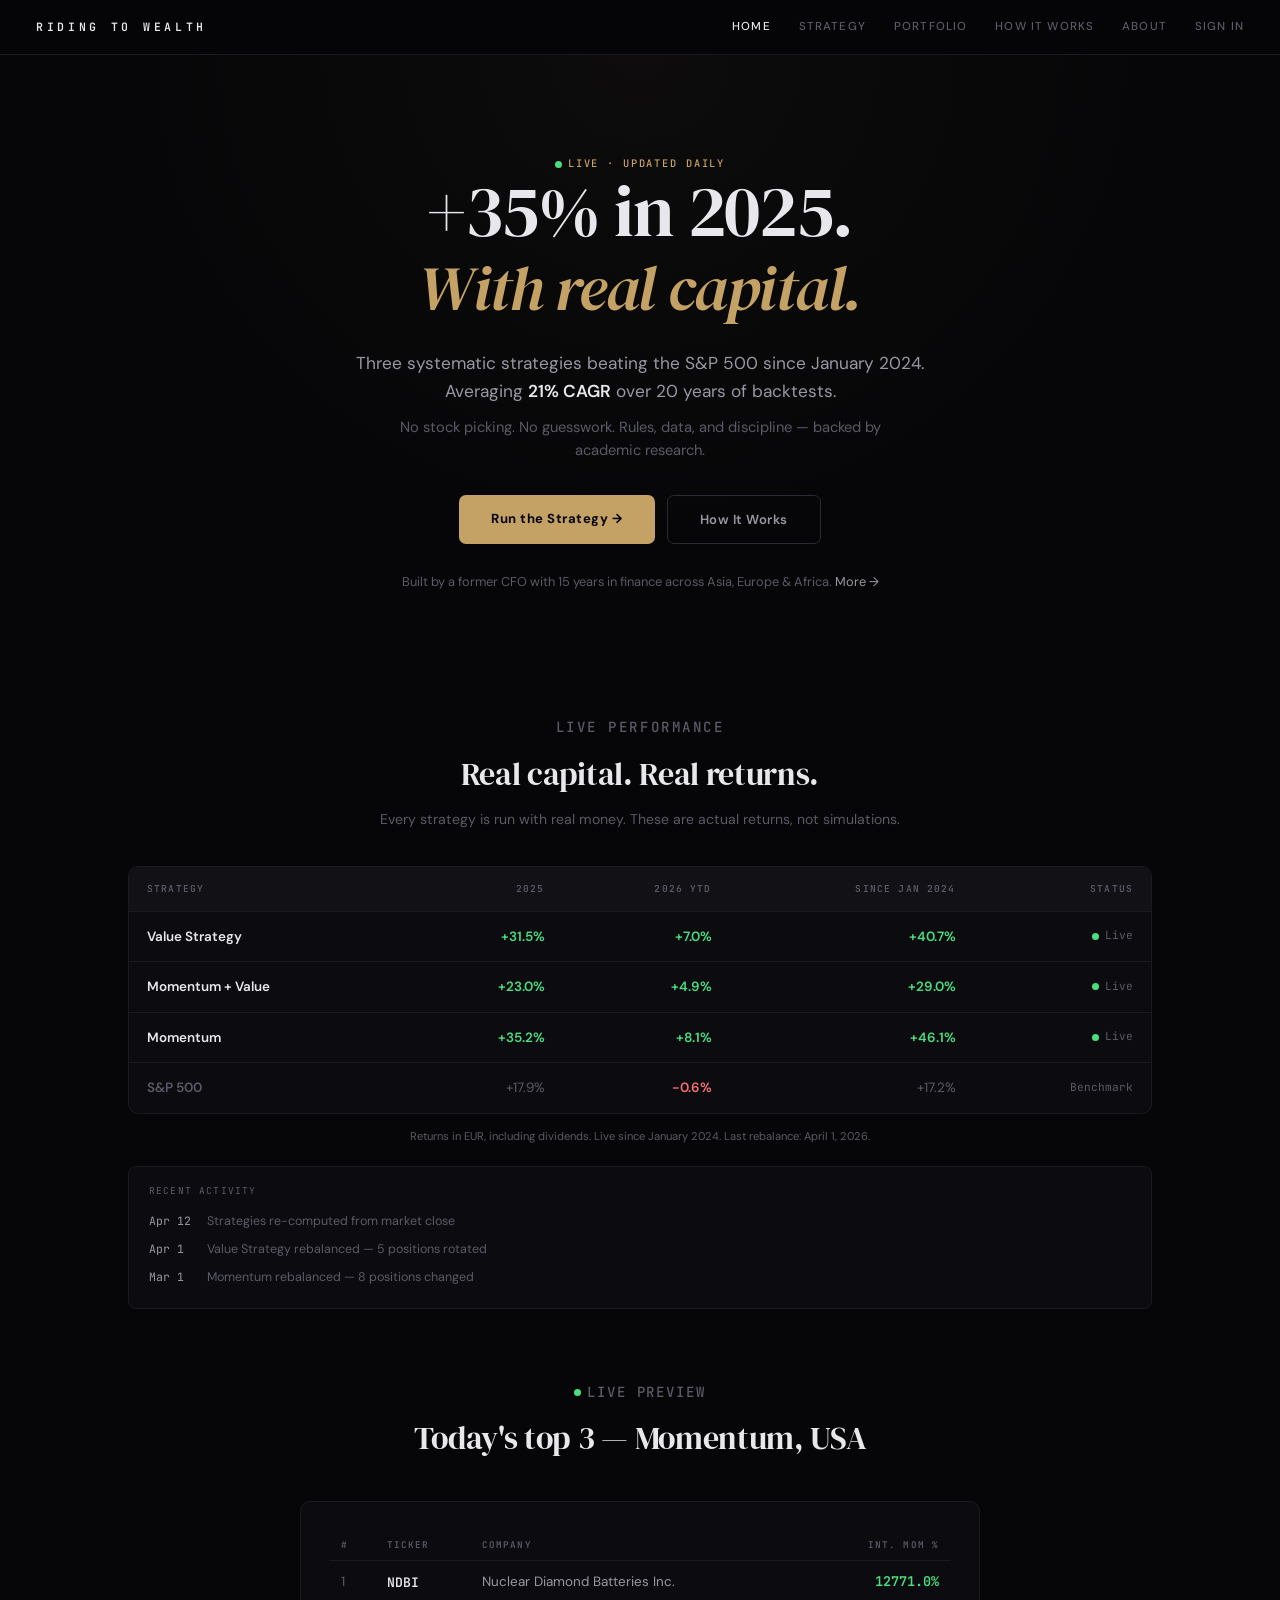
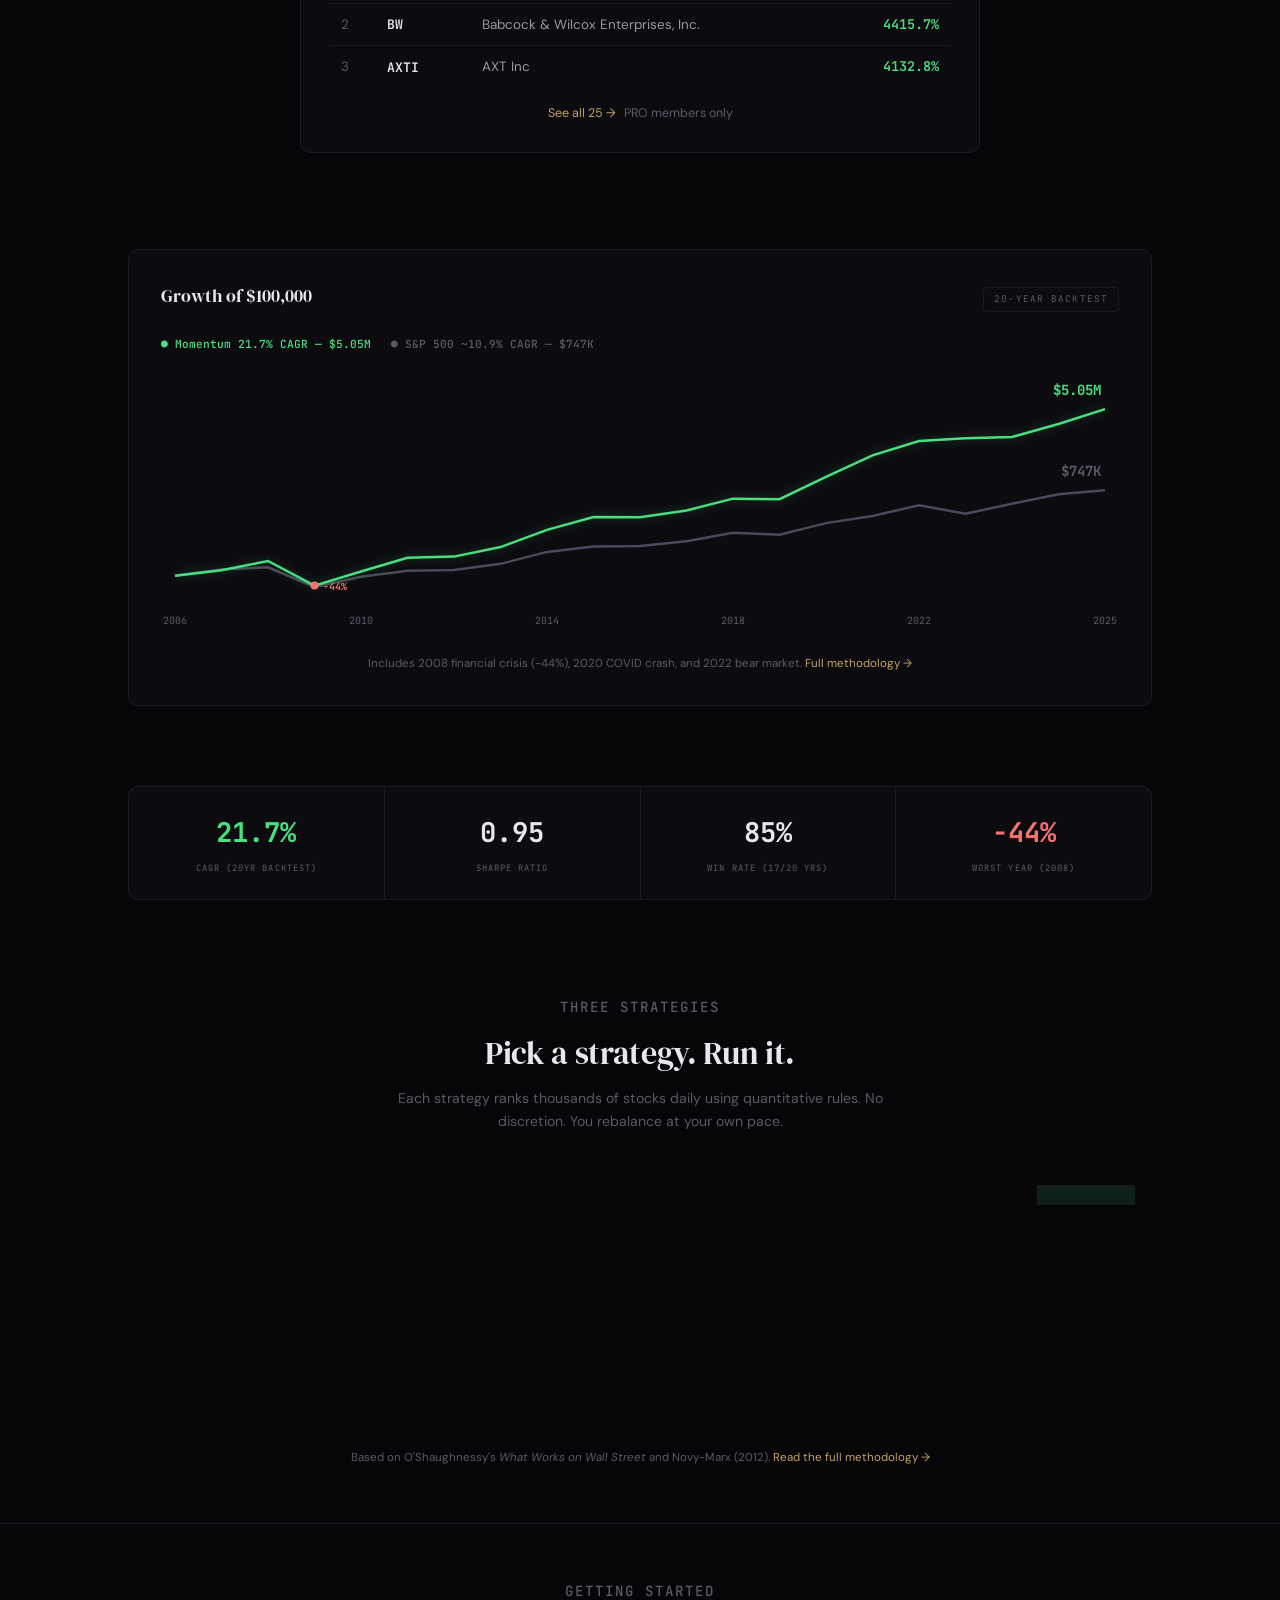
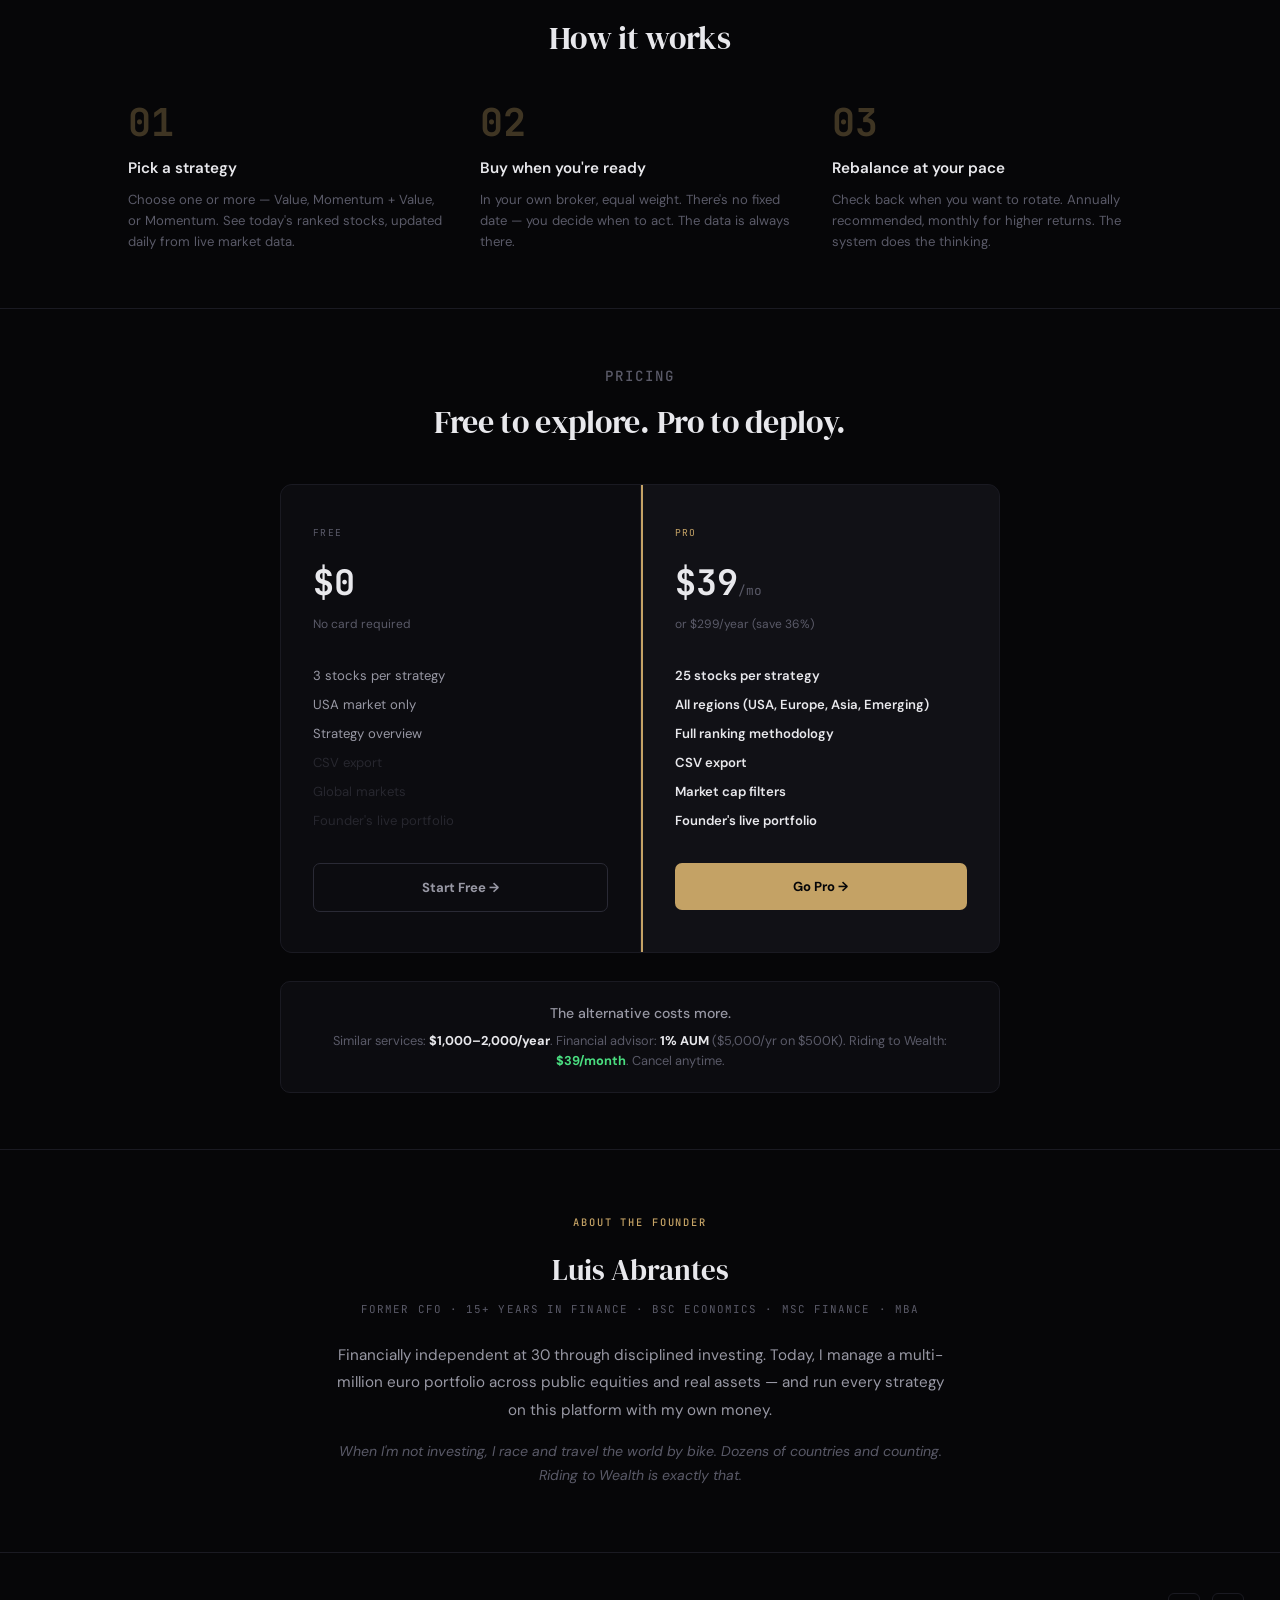
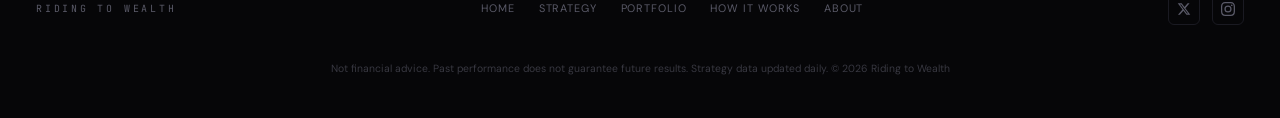
==== commit 4579fba3: "Revert "Fix: index.html now uses shared style.css for consistent nav/footer across all pages" This r" ====
--- a/index.html
+++ b/index.html
@@ -19,7 +19,6 @@
 <link href="https://fonts.googleapis.com/css2?family=DM+Serif+Display:ital@0;1&family=DM+Sans:wght@400;500;600;700&family=JetBrains+Mono:wght@400;500;600&display=swap" rel="stylesheet">
 <link rel="icon" href="favicon.ico" type="image/x-icon">
 <link rel="icon" href="favicon.png" type="image/png">
-<link rel="stylesheet" href="style.css">
 <script type="application/ld+json">
 {
   "@context": "https://schema.org",
@@ -37,7 +36,70 @@
 }
 </script>
 <style>
-/* === Homepage-specific styles === */
+:root {
+  --bg: #060608;
+  --bg-card: #0c0c10;
+  --bg-elevated: #111116;
+  --border: #1a1a22;
+  --border-light: #2a2a35;
+  --text: #e8e8ec;
+  --text-secondary: #9898a4;
+  --text-muted: #5a5a68;
+  --accent: #c4a265;
+  --accent-hover: #d4b87a;
+  --green: #4ade80;
+  --green-dim: rgba(74,222,128,0.12);
+  --red: #f87171;
+  --red-dim: rgba(248,113,113,0.12);
+  --font-display: 'DM Serif Display', Georgia, serif;
+  --font-body: 'DM Sans', -apple-system, sans-serif;
+  --font-mono: 'JetBrains Mono', 'SF Mono', monospace;
+}
+
+*, *::before, *::after { box-sizing: border-box; margin: 0; padding: 0; }
+html { scroll-behavior: smooth; -webkit-font-smoothing: antialiased; }
+body { font-family: var(--font-body); background: var(--bg); color: var(--text); line-height: 1.6; font-size: 15px; }
+a { color: inherit; text-decoration: none; }
+img { max-width: 100%; display: block; }
+
+/* === Utilities === */
+.container { max-width: 1080px; margin: 0 auto; padding: 0 28px; }
+.label { font-family: var(--font-mono); font-size: 0.65rem; font-weight: 500; letter-spacing: 0.18em; text-transform: uppercase; color: var(--accent); }
+.sublabel { font-family: var(--font-mono); font-size: 0.65rem; font-weight: 500; letter-spacing: 0.14em; text-transform: uppercase; color: var(--text-muted); }
+
+/* === Animations === */
+@keyframes fadeUp { from { opacity: 0; transform: translateY(24px); } to { opacity: 1; transform: translateY(0); } }
+@keyframes pulse { 0%, 100% { opacity: 1; } 50% { opacity: 0.5; } }
+.fade-up { animation: fadeUp 0.8s ease-out both; }
+.fade-up-1 { animation-delay: 0.1s; }
+.fade-up-2 { animation-delay: 0.2s; }
+.fade-up-3 { animation-delay: 0.3s; }
+.fade-up-4 { animation-delay: 0.4s; }
+.fade-up-5 { animation-delay: 0.5s; }
+.live-dot { display: inline-block; width: 7px; height: 7px; background: var(--green); border-radius: 50%; margin-right: 6px; vertical-align: middle; animation: pulse 2s ease-in-out infinite; }
+
+/* === Navigation === */
+.nav {
+  display: flex; align-items: center; justify-content: space-between;
+  padding: 18px 36px; position: sticky; top: 0; z-index: 100;
+  background: rgba(6,6,8,0.88); backdrop-filter: blur(16px) saturate(180%);
+  border-bottom: 1px solid var(--border);
+}
+.nav-logo { font-family: var(--font-mono); font-size: 0.72rem; font-weight: 600; letter-spacing: 0.32em; color: var(--text); }
+.nav-links { display: flex; align-items: center; gap: 28px; }
+.nav-links a { font-size: 0.72rem; font-weight: 500; letter-spacing: 0.1em; text-transform: uppercase; color: var(--text-muted); transition: color 0.25s; }
+.nav-links a:hover, .nav-links a.active { color: var(--text); }
+.nav-signin { padding: 7px 18px; border: 1px solid var(--border-light); border-radius: 6px; font-family: var(--font-mono); font-size: 0.68rem; font-weight: 600; letter-spacing: 0.1em; text-transform: uppercase; color: var(--text-secondary); transition: all 0.25s; }
+.nav-signin:hover { border-color: var(--accent); color: var(--accent); }
+.nav-toggle { display: none; background: none; border: none; cursor: pointer; padding: 4px; }
+.nav-toggle span { display: block; width: 20px; height: 1.5px; background: var(--text); margin: 5px 0; transition: 0.3s; }
+
+/* === Hero === */
+.hero {
+  text-align: center; padding: 100px 28px 60px;
+  background: radial-gradient(ellipse at 50% 0%, rgba(196,162,101,0.04) 0%, transparent 60%);
+}
+.hero h1 { font-family: var(--font-display); font-size: clamp(2.8rem, 6vw, 4.5rem); font-weight: 400; line-height: 1.08; color: var(--text); margin-bottom: 28px; letter-spacing: -0.02em; }
 .hero h1 .serif-italic { font-style: italic; color: var(--accent); display: block; font-size: 0.88em; margin-top: 4px; }
 .hero .sub { font-size: 1.08rem; color: var(--text-secondary); max-width: 580px; margin: 0 auto 10px; }
 .hero .sub strong { color: var(--text); font-weight: 600; }
@@ -51,28 +113,38 @@
 .hero .credential a { color: var(--text-secondary); transition: color 0.2s; }
 .hero .credential a:hover { color: var(--accent); }
 
+/* === Section titles === */
 .section-head { text-align: center; margin-bottom: 36px; }
 .section-head h2 { font-family: var(--font-display); font-size: clamp(1.5rem, 3vw, 2rem); font-weight: 400; color: var(--text); margin: 10px 0 8px; letter-spacing: -0.01em; }
 .section-head p { font-size: 0.88rem; color: var(--text-muted); max-width: 520px; margin: 0 auto; }
 
+/* === Live Performance Table === */
 .perf-section { padding: 64px 0 48px; }
 .perf-table-wrap { border: 1px solid var(--border); border-radius: 10px; overflow: hidden; background: var(--bg-card); }
 .perf-table { width: 100%; border-collapse: collapse; font-size: 0.84rem; }
-.perf-table thead th { font-family: var(--font-mono); font-size: 0.6rem; font-weight: 600; letter-spacing: 0.12em; text-transform: uppercase; color: var(--text-muted); padding: 14px 18px; text-align: right; border-bottom: 1px solid var(--border); background: var(--bg-elevated); }
+.perf-table thead th {
+  font-family: var(--font-mono); font-size: 0.6rem; font-weight: 600; letter-spacing: 0.12em;
+  text-transform: uppercase; color: var(--text-muted); padding: 14px 18px; text-align: right;
+  border-bottom: 1px solid var(--border); background: var(--bg-elevated);
+}
 .perf-table thead th:first-child { text-align: left; }
 .perf-table tbody td { padding: 14px 18px; border-bottom: 1px solid var(--border); text-align: right; font-variant-numeric: tabular-nums; }
 .perf-table tbody td:first-child { text-align: left; font-weight: 600; color: var(--text); }
 .perf-table tbody tr:last-child td { border-bottom: none; }
 .perf-table tbody tr:hover { background: var(--bg-elevated); }
+.perf-table .pos { color: var(--green); font-weight: 600; }
+.perf-table .neg { color: var(--red); font-weight: 600; }
 .perf-table .muted { color: var(--text-muted); }
 .perf-table .status { font-family: var(--font-mono); font-size: 0.7rem; color: var(--text-muted); }
 .perf-footer { font-size: 0.7rem; color: var(--text-muted); margin-top: 14px; text-align: center; }
 
+/* Activity Log */
 .activity-log { margin-top: 20px; padding: 16px 20px; background: var(--bg-card); border: 1px solid var(--border); border-radius: 8px; }
 .activity-log-title { font-family: var(--font-mono); font-size: 0.6rem; letter-spacing: 0.12em; text-transform: uppercase; color: var(--text-muted); margin-bottom: 10px; }
 .activity-item { font-size: 0.78rem; color: var(--text-muted); padding: 4px 0; display: flex; gap: 8px; }
 .activity-item .date { font-family: var(--font-mono); color: var(--text-secondary); font-size: 0.72rem; min-width: 50px; }
 
+/* === Live Preview === */
 .preview-section { padding: 24px 0 48px; }
 .preview-card { background: var(--bg-card); border: 1px solid var(--border); border-radius: 10px; padding: 28px; max-width: 680px; margin: 0 auto; }
 .preview-table { width: 100%; border-collapse: collapse; font-size: 0.84rem; }
@@ -88,6 +160,7 @@
 .preview-link a:hover { color: var(--accent-hover); }
 .preview-link .lock { color: var(--text-muted); margin-left: 8px; }
 
+/* === Chart === */
 .chart-section { padding: 48px 0; }
 .chart-container { background: var(--bg-card); border: 1px solid var(--border); border-radius: 10px; padding: 32px; }
 .chart-header { display: flex; justify-content: space-between; align-items: baseline; margin-bottom: 24px; flex-wrap: wrap; gap: 8px; }
@@ -99,6 +172,7 @@
 .chart-note a { color: var(--accent); }
 .chart-note a:hover { color: var(--accent-hover); }
 
+/* === Trust Bar === */
 .trust-section { padding: 32px 0 48px; }
 .trust-grid { display: grid; grid-template-columns: repeat(4,1fr); gap: 1px; background: var(--border); border: 1px solid var(--border); border-radius: 10px; overflow: hidden; }
 .trust-stat { background: var(--bg-card); padding: 24px; text-align: center; }
@@ -107,7 +181,9 @@
 .trust-val.red { color: var(--red); }
 .trust-label { font-family: var(--font-mono); font-size: 0.55rem; letter-spacing: 0.12em; text-transform: uppercase; color: var(--text-muted); margin-top: 6px; }
 
+/* === Strategy Cards === */
 .strategies-section { padding: 48px 0 56px; }
+.cards-grid { display: grid; grid-template-columns: repeat(3,1fr); gap: 16px; }
 .strat-card {
   background: var(--bg-card); border: 1px solid var(--border); border-radius: 10px;
   padding: 32px; display: flex; flex-direction: column; transition: border-color 0.3s, transform 0.2s;
@@ -122,6 +198,7 @@
 .strat-card .card-cta { font-size: 0.82rem; font-weight: 600; color: var(--text); margin-top: 20px; transition: color 0.2s; }
 .strat-card:hover .card-cta { color: var(--accent); }
 
+/* === How It Works === */
 .how-section { padding: 56px 0; border-top: 1px solid var(--border); }
 .how-grid { display: grid; grid-template-columns: repeat(3,1fr); gap: 32px; margin-top: 40px; }
 .how-step { position: relative; }
@@ -129,6 +206,7 @@
 .how-step h3 { font-size: 0.95rem; font-weight: 600; margin-bottom: 8px; color: var(--text); }
 .how-step p { font-size: 0.82rem; color: var(--text-muted); line-height: 1.6; }
 
+/* === Pricing === */
 .pricing-section { padding: 56px 0; border-top: 1px solid var(--border); }
 .pricing-grid { display: grid; grid-template-columns: 1fr 1fr; gap: 1px; background: var(--border); border: 1px solid var(--border); border-radius: 12px; overflow: hidden; max-width: 720px; margin: 0 auto; }
 .pricing-col { background: var(--bg-card); padding: 40px 32px; }
@@ -153,6 +231,7 @@
 .pricing-compare .detail strong { color: var(--text); }
 .pricing-compare .detail .green { color: var(--green); font-weight: 700; }
 
+/* === Founder === */
 .founder-section { padding: 64px 0; border-top: 1px solid var(--border); }
 .founder-inner { max-width: 620px; margin: 0 auto; text-align: center; }
 .founder-name { font-family: var(--font-display); font-size: 1.8rem; font-weight: 400; margin-bottom: 8px; }
@@ -160,13 +239,35 @@
 .founder-bio { font-size: 0.95rem; color: var(--text-secondary); line-height: 1.8; margin-bottom: 16px; }
 .founder-personal { font-size: 0.88rem; color: var(--text-muted); line-height: 1.7; font-style: italic; }
 
+/* === Footer === */
+.footer { padding: 40px 36px; border-top: 1px solid var(--border); display: flex; justify-content: space-between; align-items: center; flex-wrap: wrap; gap: 20px; }
+.footer-logo { font-family: var(--font-mono); font-size: 0.62rem; letter-spacing: 0.28em; color: var(--text-muted); }
+.footer-links { display: flex; gap: 24px; }
+.footer-links a { font-size: 0.68rem; color: var(--text-muted); letter-spacing: 0.08em; text-transform: uppercase; transition: color 0.2s; }
+.footer-links a:hover { color: var(--text); }
+.footer-social { display: flex; gap: 12px; }
+.footer-social a { display: flex; align-items: center; justify-content: center; width: 32px; height: 32px; border: 1px solid var(--border); border-radius: 6px; color: var(--text-muted); transition: all 0.2s; }
+.footer-social a:hover { color: var(--text); border-color: var(--border-light); }
+.footer-social svg { width: 14px; height: 14px; fill: currentColor; }
+.footer-disclaimer { width: 100%; text-align: center; font-size: 0.65rem; color: var(--text-muted); margin-top: 16px; opacity: 0.6; }
+
+/* === Responsive === */
 @media (max-width: 900px) {
+  .nav { padding: 14px 20px; }
+  .nav-links { display: none; flex-direction: column; position: absolute; top: 100%; left: 0; right: 0; background: rgba(6,6,8,0.98); border-bottom: 1px solid var(--border); padding: 24px; gap: 18px; align-items: center; }
+  .nav-links.open { display: flex; }
+  .nav-toggle { display: block; }
   .hero { padding: 72px 20px 48px; }
   .cards-grid, .how-grid { grid-template-columns: 1fr; }
   .trust-grid { grid-template-columns: repeat(2,1fr); }
   .pricing-grid { grid-template-columns: 1fr; }
+  .footer { padding: 32px 20px; flex-direction: column; text-align: center; }
+  .footer-links { justify-content: center; }
   .perf-table { font-size: 0.75rem; }
   .perf-table thead th, .perf-table tbody td { padding: 10px 10px; }
+}
+@media (max-width: 480px) {
+  .hero h1 { font-size: 2.2rem; }
 }
 </style>
 </head>
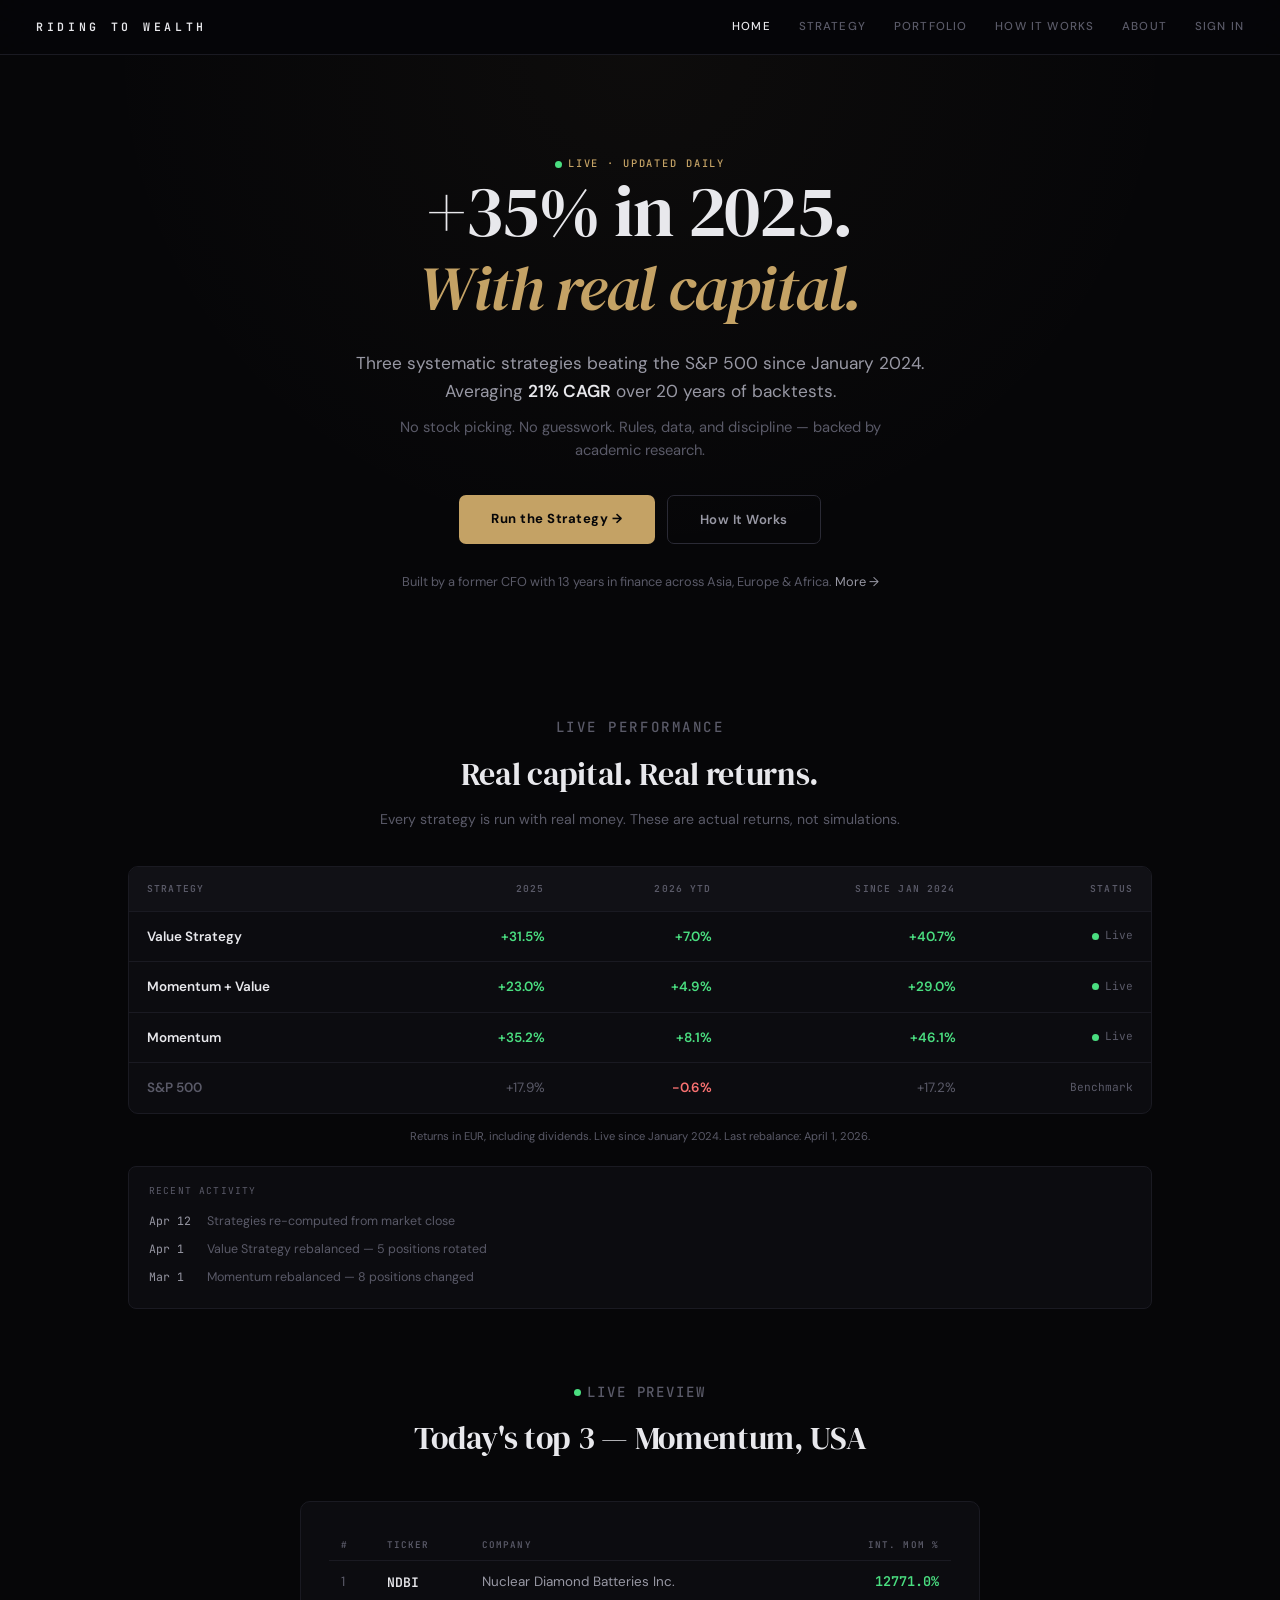
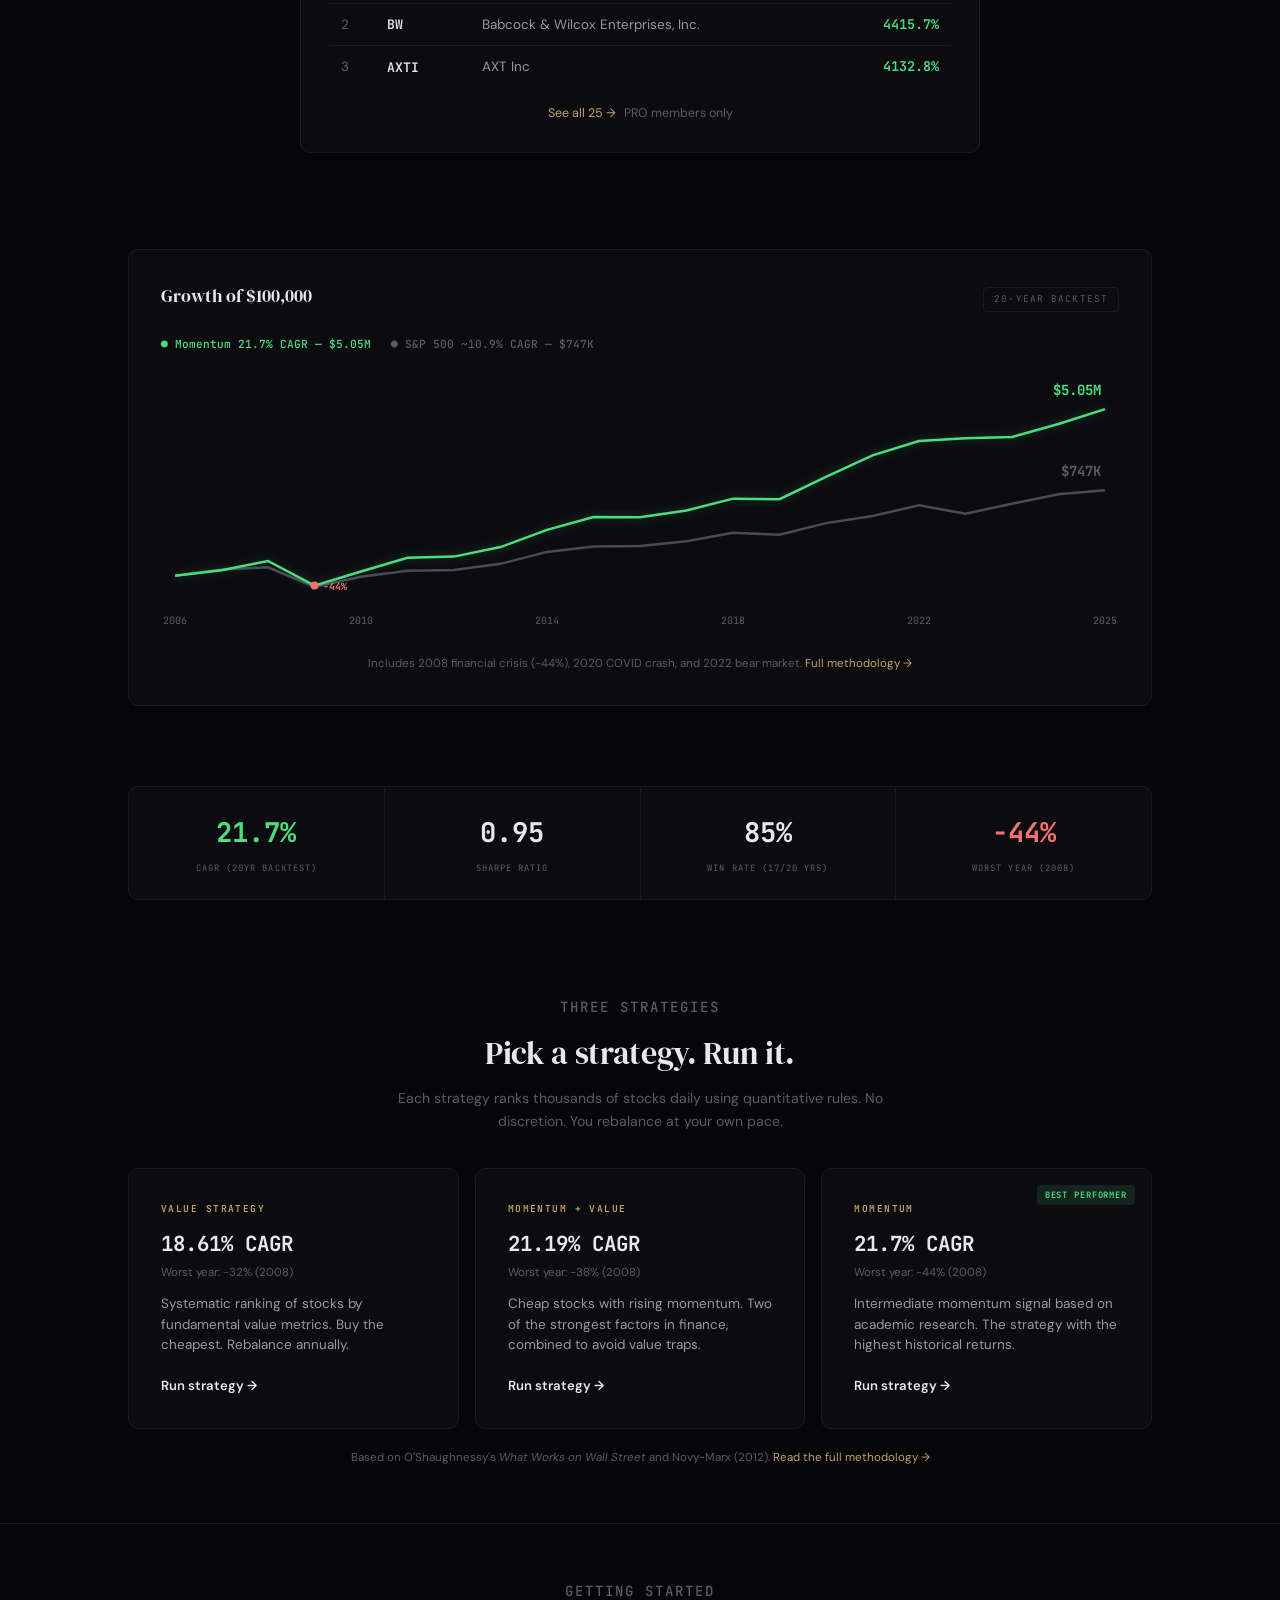
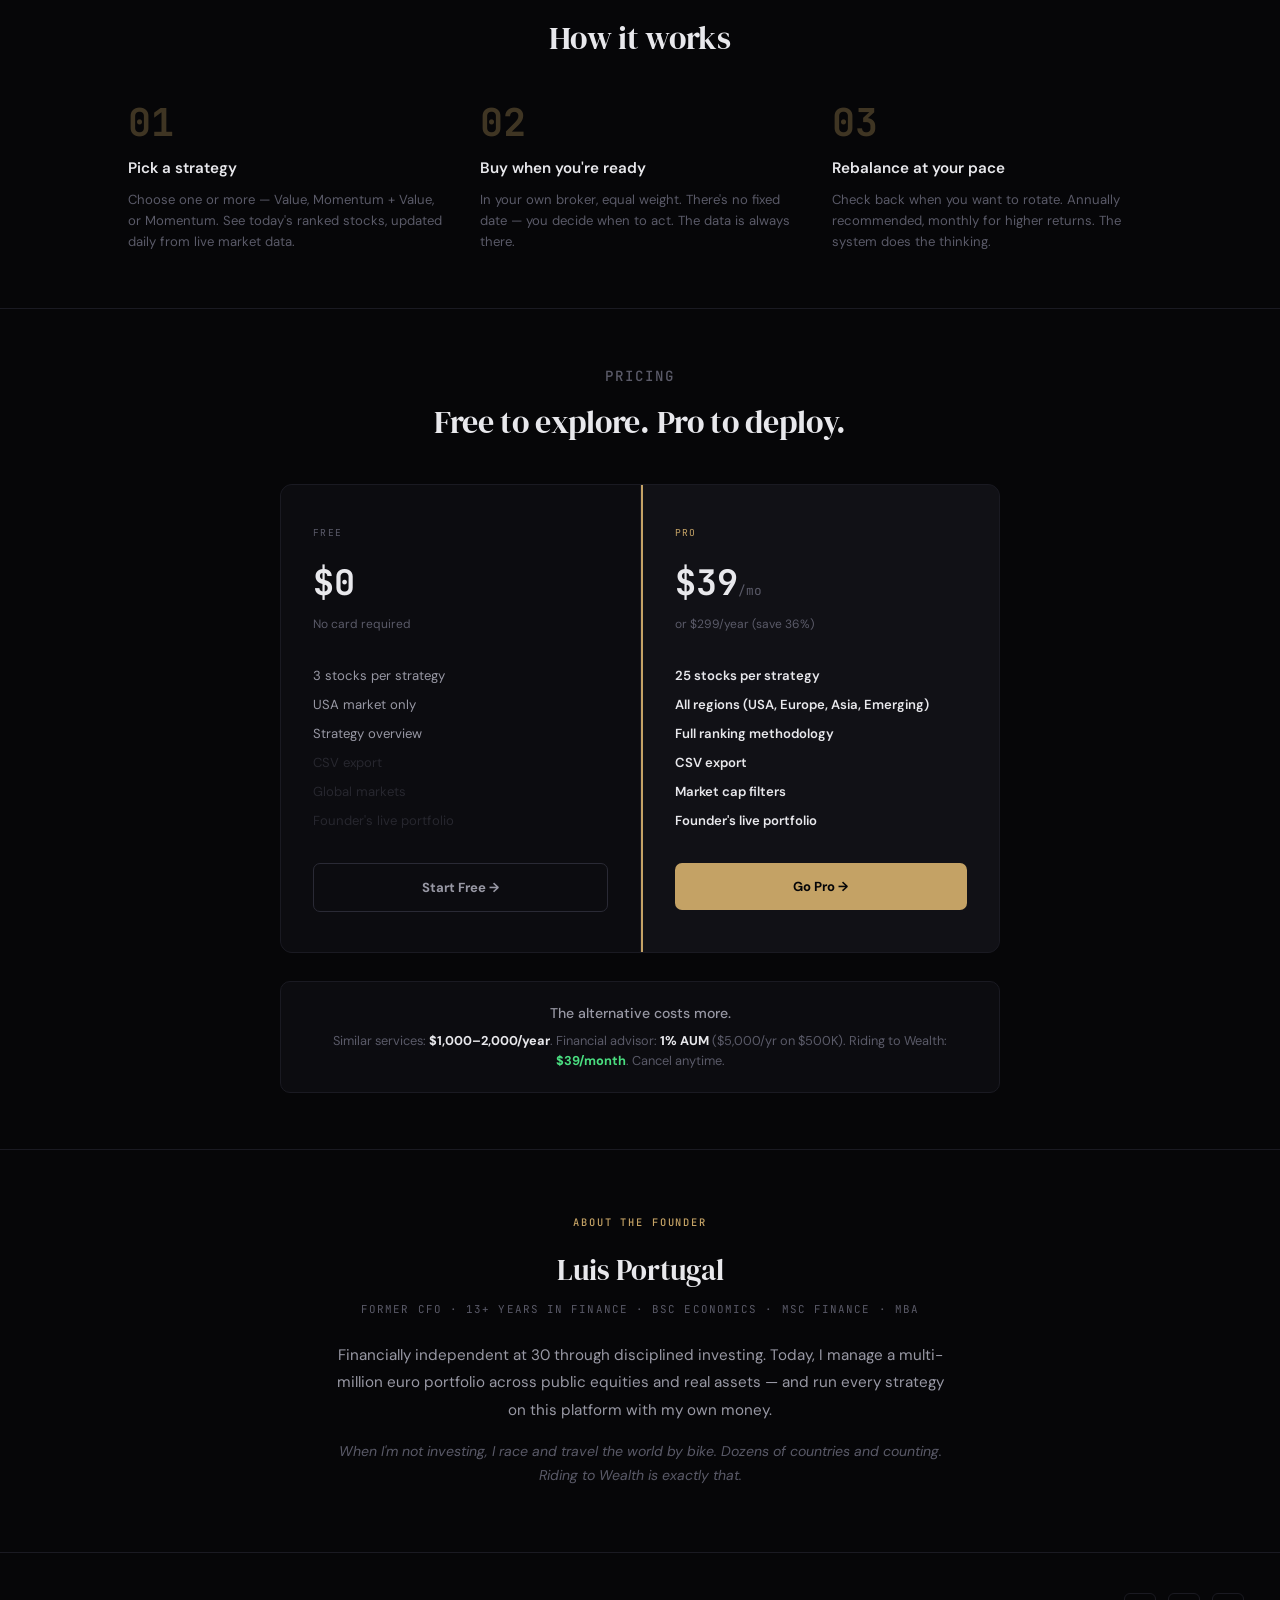
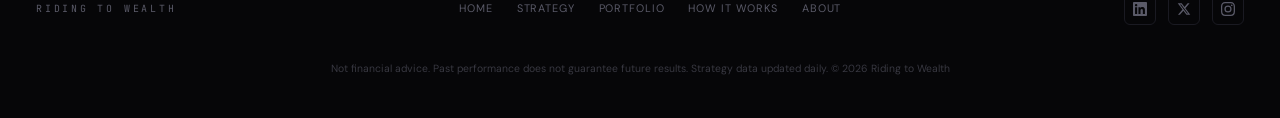
==== commit c8ce201c: "Update name to Luis Portugal, 13+ years, add LinkedIn - Luis Abrantes → Luis Portugal across all pag" ====
--- a/index.html
+++ b/index.html
@@ -28,7 +28,7 @@
   "description": "Three rules-based investing strategies averaging 21% CAGR, updated daily from live market data. Run with real capital.",
   "author": {
     "@type": "Person",
-    "name": "Luis Abrantes",
+    "name": "Luis Portugal",
     "jobTitle": "Former CFO",
     "url": "https://ridingtowealth.com/about.html",
     "sameAs": ["https://x.com/LuisPAbr"]
@@ -299,7 +299,7 @@
     <a href="invest.html" class="btn-primary">Run the Strategy &rarr;</a>
     <a href="strategies.html" class="btn-ghost">How It Works</a>
   </div>
-  <p class="credential fade-up fade-up-5">Built by a former CFO with 15 years in finance across Asia, Europe &amp; Africa. <a href="about.html">More &rarr;</a></p>
+  <p class="credential fade-up fade-up-5">Built by a former CFO with 13 years in finance across Asia, Europe &amp; Africa. <a href="about.html">More &rarr;</a></p>
 </header>
 
 <!-- Live Performance -->
@@ -539,8 +539,8 @@
   <div class="container">
     <div class="founder-inner">
       <p class="label" style="margin-bottom: 16px">About the Founder</p>
-      <h2 class="founder-name">Luis Abrantes</h2>
-      <p class="founder-title">Former CFO &middot; 15+ years in finance &middot; BSc Economics &middot; MSc Finance &middot; MBA</p>
+      <h2 class="founder-name">Luis Portugal</h2>
+      <p class="founder-title">Former CFO &middot; 13+ years in finance &middot; BSc Economics &middot; MSc Finance &middot; MBA</p>
       <p class="founder-bio">Financially independent at 30 through disciplined investing. Today, I manage a multi-million euro portfolio across public equities and real assets &mdash; and run every strategy on this platform with my own money.</p>
       <p class="founder-personal">When I'm not investing, I race and travel the world by bike. Dozens of countries and counting. Riding to Wealth is exactly that.</p>
     </div>
@@ -558,6 +558,7 @@
     <a href="about.html">About</a>
   </div>
   <div class="footer-social">
+    <a href="https://www.linkedin.com/in/lu%C3%ADs-portugal-6a252441/" target="_blank" rel="noopener" aria-label="LinkedIn"><svg viewBox="0 0 24 24"><path d="M20.447 20.452h-3.554v-5.569c0-1.328-.027-3.037-1.852-3.037-1.853 0-2.136 1.445-2.136 2.939v5.667H9.351V9h3.414v1.561h.046c.477-.9 1.637-1.85 3.37-1.85 3.601 0 4.267 2.37 4.267 5.455v6.286zM5.337 7.433a2.062 2.062 0 01-2.063-2.065 2.064 2.064 0 112.063 2.065zm1.782 13.019H3.555V9h3.564v11.452zM22.225 0H1.771C.792 0 0 .774 0 1.729v20.542C0 23.227.792 24 1.771 24h20.451C23.2 24 24 23.227 24 22.271V1.729C24 .774 23.2 0 22.222 0h.003z"/></svg></a>
     <a href="https://x.com/LuisPAbr" target="_blank" rel="noopener" aria-label="X / Twitter"><svg viewBox="0 0 24 24"><path d="M18.244 2.25h3.308l-7.227 8.26 8.502 11.24H16.17l-5.214-6.817L4.99 21.75H1.68l7.73-8.835L1.254 2.25H8.08l4.713 6.231zm-1.161 17.52h1.833L7.084 4.126H5.117z"/></svg></a>
     <a href="https://instagram.com/ridingtowealth" target="_blank" rel="noopener" aria-label="Instagram"><svg viewBox="0 0 24 24"><path d="M12 2.163c3.204 0 3.584.012 4.85.07 3.252.148 4.771 1.691 4.919 4.919.058 1.265.069 1.645.069 4.849 0 3.205-.012 3.584-.069 4.849-.149 3.225-1.664 4.771-4.919 4.919-1.266.058-1.644.07-4.85.07-3.204 0-3.584-.012-4.849-.07-3.26-.149-4.771-1.699-4.919-4.92-.058-1.265-.07-1.644-.07-4.849 0-3.204.013-3.583.07-4.849.149-3.227 1.664-4.771 4.919-4.919 1.266-.057 1.645-.069 4.849-.069zM12 0C8.741 0 8.333.014 7.053.072 2.695.272.273 2.69.073 7.052.014 8.333 0 8.741 0 12c0 3.259.014 3.668.072 4.948.2 4.358 2.618 6.78 6.98 6.98C8.333 23.986 8.741 24 12 24c3.259 0 3.668-.014 4.948-.072 4.354-.2 6.782-2.618 6.979-6.98.059-1.28.073-1.689.073-4.948 0-3.259-.014-3.667-.072-4.947-.196-4.354-2.617-6.78-6.979-6.98C15.668.014 15.259 0 12 0zm0 5.838a6.162 6.162 0 100 12.324 6.162 6.162 0 000-12.324zM12 16a4 4 0 110-8 4 4 0 010 8zm6.406-11.845a1.44 1.44 0 100 2.881 1.44 1.44 0 000-2.881z"/></svg></a>
   </div>
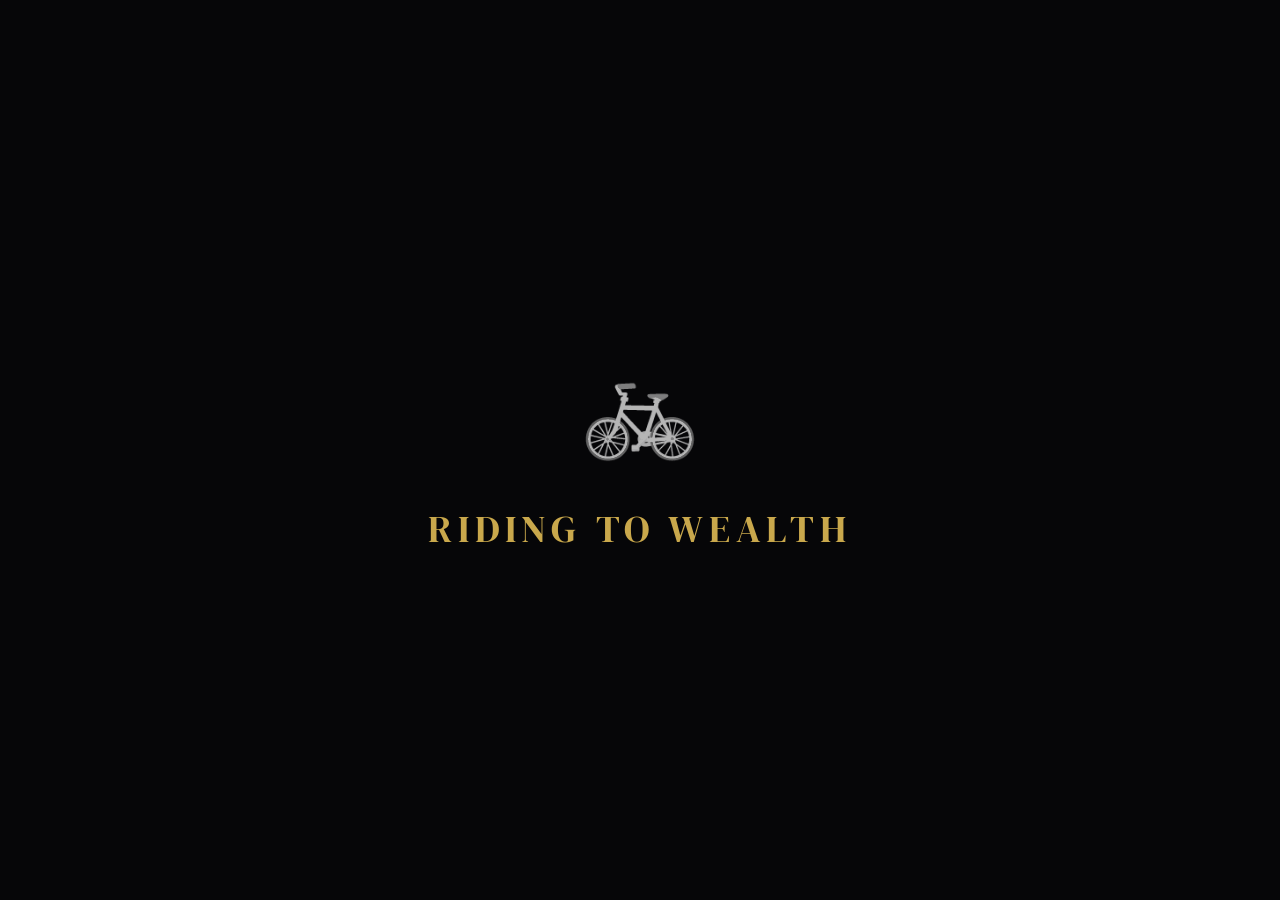
==== commit c5424530: "Strip site to minimal landing page — bike + logo only Co-Authored-By: Claude Opus 4.6 (1M context) <" ====
--- a/index.html
+++ b/index.html
@@ -3,651 +3,46 @@
 <head>
 <meta charset="UTF-8">
 <meta name="viewport" content="width=device-width, initial-scale=1.0">
-<title>Systematic Investing — Riding to Wealth</title>
-<meta name="description" content="Three rules-based strategies beating the S&P 500 since January 2024. Real capital. Updated daily. No simulations.">
-<meta property="og:title" content="Systematic Investing — Riding to Wealth">
-<meta property="og:description" content="Three rules-based strategies averaging 21% CAGR. Live since January 2024 with real capital.">
-<meta property="og:image" content="https://ridingtowealth.com/og-image.png">
-<meta property="og:type" content="website">
-<meta property="og:url" content="https://ridingtowealth.com">
-<meta name="twitter:card" content="summary_large_image">
-<meta name="twitter:image" content="https://ridingtowealth.com/og-image.png">
-<meta name="twitter:title" content="Systematic Investing — Riding to Wealth">
-<meta name="twitter:description" content="Three rules-based strategies averaging 21% CAGR. Live with real capital.">
-<meta name="theme-color" content="#060608">
-<link rel="preconnect" href="https://fonts.googleapis.com">
-<link href="https://fonts.googleapis.com/css2?family=DM+Serif+Display:ital@0;1&family=DM+Sans:wght@400;500;600;700&family=JetBrains+Mono:wght@400;500;600&display=swap" rel="stylesheet">
+<title>Riding to Wealth</title>
 <link rel="icon" href="favicon.ico" type="image/x-icon">
 <link rel="icon" href="favicon.png" type="image/png">
-<script type="application/ld+json">
-{
-  "@context": "https://schema.org",
-  "@type": "WebSite",
-  "name": "Riding to Wealth",
-  "url": "https://ridingtowealth.com",
-  "description": "Three rules-based investing strategies averaging 21% CAGR, updated daily from live market data. Run with real capital.",
-  "author": {
-    "@type": "Person",
-    "name": "Luis Portugal",
-    "jobTitle": "Former CFO",
-    "url": "https://ridingtowealth.com/about.html",
-    "sameAs": ["https://x.com/LuisPAbr"]
+<link href="https://fonts.googleapis.com/css2?family=DM+Serif+Display&family=DM+Sans:wght@400;500&display=swap" rel="stylesheet">
+<style>
+  * { margin: 0; padding: 0; box-sizing: border-box; }
+  body {
+    background: #060608;
+    color: #f0ece4;
+    font-family: 'DM Sans', sans-serif;
+    display: flex;
+    align-items: center;
+    justify-content: center;
+    min-height: 100vh;
+    text-align: center;
   }
-}
-</script>
-<style>
-:root {
-  --bg: #060608;
-  --bg-card: #0c0c10;
-  --bg-elevated: #111116;
-  --border: #1a1a22;
-  --border-light: #2a2a35;
-  --text: #e8e8ec;
-  --text-secondary: #9898a4;
-  --text-muted: #5a5a68;
-  --accent: #c4a265;
-  --accent-hover: #d4b87a;
-  --green: #4ade80;
-  --green-dim: rgba(74,222,128,0.12);
-  --red: #f87171;
-  --red-dim: rgba(248,113,113,0.12);
-  --font-display: 'DM Serif Display', Georgia, serif;
-  --font-body: 'DM Sans', -apple-system, sans-serif;
-  --font-mono: 'JetBrains Mono', 'SF Mono', monospace;
-}
-
-*, *::before, *::after { box-sizing: border-box; margin: 0; padding: 0; }
-html { scroll-behavior: smooth; -webkit-font-smoothing: antialiased; }
-body { font-family: var(--font-body); background: var(--bg); color: var(--text); line-height: 1.6; font-size: 15px; }
-a { color: inherit; text-decoration: none; }
-img { max-width: 100%; display: block; }
-
-/* === Utilities === */
-.container { max-width: 1080px; margin: 0 auto; padding: 0 28px; }
-.label { font-family: var(--font-mono); font-size: 0.65rem; font-weight: 500; letter-spacing: 0.18em; text-transform: uppercase; color: var(--accent); }
-.sublabel { font-family: var(--font-mono); font-size: 0.65rem; font-weight: 500; letter-spacing: 0.14em; text-transform: uppercase; color: var(--text-muted); }
-
-/* === Animations === */
-@keyframes fadeUp { from { opacity: 0; transform: translateY(24px); } to { opacity: 1; transform: translateY(0); } }
-@keyframes pulse { 0%, 100% { opacity: 1; } 50% { opacity: 0.5; } }
-.fade-up { animation: fadeUp 0.8s ease-out both; }
-.fade-up-1 { animation-delay: 0.1s; }
-.fade-up-2 { animation-delay: 0.2s; }
-.fade-up-3 { animation-delay: 0.3s; }
-.fade-up-4 { animation-delay: 0.4s; }
-.fade-up-5 { animation-delay: 0.5s; }
-.live-dot { display: inline-block; width: 7px; height: 7px; background: var(--green); border-radius: 50%; margin-right: 6px; vertical-align: middle; animation: pulse 2s ease-in-out infinite; }
-
-/* === Navigation === */
-.nav {
-  display: flex; align-items: center; justify-content: space-between;
-  padding: 18px 36px; position: sticky; top: 0; z-index: 100;
-  background: rgba(6,6,8,0.88); backdrop-filter: blur(16px) saturate(180%);
-  border-bottom: 1px solid var(--border);
-}
-.nav-logo { font-family: var(--font-mono); font-size: 0.72rem; font-weight: 600; letter-spacing: 0.32em; color: var(--text); }
-.nav-links { display: flex; align-items: center; gap: 28px; }
-.nav-links a { font-size: 0.72rem; font-weight: 500; letter-spacing: 0.1em; text-transform: uppercase; color: var(--text-muted); transition: color 0.25s; }
-.nav-links a:hover, .nav-links a.active { color: var(--text); }
-.nav-signin { padding: 7px 18px; border: 1px solid var(--border-light); border-radius: 6px; font-family: var(--font-mono); font-size: 0.68rem; font-weight: 600; letter-spacing: 0.1em; text-transform: uppercase; color: var(--text-secondary); transition: all 0.25s; }
-.nav-signin:hover { border-color: var(--accent); color: var(--accent); }
-.nav-toggle { display: none; background: none; border: none; cursor: pointer; padding: 4px; }
-.nav-toggle span { display: block; width: 20px; height: 1.5px; background: var(--text); margin: 5px 0; transition: 0.3s; }
-
-/* === Hero === */
-.hero {
-  text-align: center; padding: 100px 28px 60px;
-  background: radial-gradient(ellipse at 50% 0%, rgba(196,162,101,0.04) 0%, transparent 60%);
-}
-.hero h1 { font-family: var(--font-display); font-size: clamp(2.8rem, 6vw, 4.5rem); font-weight: 400; line-height: 1.08; color: var(--text); margin-bottom: 28px; letter-spacing: -0.02em; }
-.hero h1 .serif-italic { font-style: italic; color: var(--accent); display: block; font-size: 0.88em; margin-top: 4px; }
-.hero .sub { font-size: 1.08rem; color: var(--text-secondary); max-width: 580px; margin: 0 auto 10px; }
-.hero .sub strong { color: var(--text); font-weight: 600; }
-.hero .body { font-size: 0.92rem; color: var(--text-muted); max-width: 500px; margin: 0 auto 32px; }
-.hero .ctas { display: flex; gap: 12px; justify-content: center; flex-wrap: wrap; margin-bottom: 28px; }
-.btn-primary { display: inline-block; padding: 13px 32px; background: var(--accent); color: var(--bg); font-size: 0.82rem; font-weight: 700; letter-spacing: 0.04em; border-radius: 7px; border: none; cursor: pointer; transition: all 0.25s; }
-.btn-primary:hover { background: var(--accent-hover); transform: translateY(-1px); }
-.btn-ghost { display: inline-block; padding: 13px 32px; background: transparent; color: var(--text-secondary); font-size: 0.82rem; font-weight: 600; letter-spacing: 0.04em; border-radius: 7px; border: 1px solid var(--border-light); cursor: pointer; transition: all 0.25s; }
-.btn-ghost:hover { border-color: var(--text-muted); color: var(--text); }
-.hero .credential { font-size: 0.8rem; color: var(--text-muted); }
-.hero .credential a { color: var(--text-secondary); transition: color 0.2s; }
-.hero .credential a:hover { color: var(--accent); }
-
-/* === Section titles === */
-.section-head { text-align: center; margin-bottom: 36px; }
-.section-head h2 { font-family: var(--font-display); font-size: clamp(1.5rem, 3vw, 2rem); font-weight: 400; color: var(--text); margin: 10px 0 8px; letter-spacing: -0.01em; }
-.section-head p { font-size: 0.88rem; color: var(--text-muted); max-width: 520px; margin: 0 auto; }
-
-/* === Live Performance Table === */
-.perf-section { padding: 64px 0 48px; }
-.perf-table-wrap { border: 1px solid var(--border); border-radius: 10px; overflow: hidden; background: var(--bg-card); }
-.perf-table { width: 100%; border-collapse: collapse; font-size: 0.84rem; }
-.perf-table thead th {
-  font-family: var(--font-mono); font-size: 0.6rem; font-weight: 600; letter-spacing: 0.12em;
-  text-transform: uppercase; color: var(--text-muted); padding: 14px 18px; text-align: right;
-  border-bottom: 1px solid var(--border); background: var(--bg-elevated);
-}
-.perf-table thead th:first-child { text-align: left; }
-.perf-table tbody td { padding: 14px 18px; border-bottom: 1px solid var(--border); text-align: right; font-variant-numeric: tabular-nums; }
-.perf-table tbody td:first-child { text-align: left; font-weight: 600; color: var(--text); }
-.perf-table tbody tr:last-child td { border-bottom: none; }
-.perf-table tbody tr:hover { background: var(--bg-elevated); }
-.perf-table .pos { color: var(--green); font-weight: 600; }
-.perf-table .neg { color: var(--red); font-weight: 600; }
-.perf-table .muted { color: var(--text-muted); }
-.perf-table .status { font-family: var(--font-mono); font-size: 0.7rem; color: var(--text-muted); }
-.perf-footer { font-size: 0.7rem; color: var(--text-muted); margin-top: 14px; text-align: center; }
-
-/* Activity Log */
-.activity-log { margin-top: 20px; padding: 16px 20px; background: var(--bg-card); border: 1px solid var(--border); border-radius: 8px; }
-.activity-log-title { font-family: var(--font-mono); font-size: 0.6rem; letter-spacing: 0.12em; text-transform: uppercase; color: var(--text-muted); margin-bottom: 10px; }
-.activity-item { font-size: 0.78rem; color: var(--text-muted); padding: 4px 0; display: flex; gap: 8px; }
-.activity-item .date { font-family: var(--font-mono); color: var(--text-secondary); font-size: 0.72rem; min-width: 50px; }
-
-/* === Live Preview === */
-.preview-section { padding: 24px 0 48px; }
-.preview-card { background: var(--bg-card); border: 1px solid var(--border); border-radius: 10px; padding: 28px; max-width: 680px; margin: 0 auto; }
-.preview-table { width: 100%; border-collapse: collapse; font-size: 0.84rem; }
-.preview-table th { font-family: var(--font-mono); font-size: 0.58rem; font-weight: 600; letter-spacing: 0.12em; text-transform: uppercase; color: var(--text-muted); padding: 8px 12px; text-align: left; border-bottom: 1px solid var(--border); }
-.preview-table th:last-child { text-align: right; }
-.preview-table td { padding: 10px 12px; border-bottom: 1px solid var(--border); color: var(--text-secondary); }
-.preview-table td:first-child { color: var(--text-muted); }
-.preview-table td:nth-child(2) { font-weight: 600; color: var(--text); font-family: var(--font-mono); font-size: 0.82rem; }
-.preview-table td:last-child { text-align: right; color: var(--green); font-weight: 600; font-family: var(--font-mono); }
-.preview-table tr:last-child td { border-bottom: none; }
-.preview-link { text-align: center; margin-top: 16px; font-size: 0.78rem; }
-.preview-link a { color: var(--accent); transition: color 0.2s; }
-.preview-link a:hover { color: var(--accent-hover); }
-.preview-link .lock { color: var(--text-muted); margin-left: 8px; }
-
-/* === Chart === */
-.chart-section { padding: 48px 0; }
-.chart-container { background: var(--bg-card); border: 1px solid var(--border); border-radius: 10px; padding: 32px; }
-.chart-header { display: flex; justify-content: space-between; align-items: baseline; margin-bottom: 24px; flex-wrap: wrap; gap: 8px; }
-.chart-header h3 { font-family: var(--font-display); font-size: 1.1rem; font-weight: 400; }
-.chart-header .badge { font-family: var(--font-mono); font-size: 0.58rem; letter-spacing: 0.12em; text-transform: uppercase; color: var(--text-muted); padding: 4px 10px; border: 1px solid var(--border); border-radius: 4px; }
-.chart-legend { display: flex; gap: 20px; margin-bottom: 20px; }
-.chart-legend span { font-family: var(--font-mono); font-size: 0.7rem; font-weight: 500; }
-.chart-note { font-size: 0.72rem; color: var(--text-muted); text-align: center; margin-top: 14px; }
-.chart-note a { color: var(--accent); }
-.chart-note a:hover { color: var(--accent-hover); }
-
-/* === Trust Bar === */
-.trust-section { padding: 32px 0 48px; }
-.trust-grid { display: grid; grid-template-columns: repeat(4,1fr); gap: 1px; background: var(--border); border: 1px solid var(--border); border-radius: 10px; overflow: hidden; }
-.trust-stat { background: var(--bg-card); padding: 24px; text-align: center; }
-.trust-val { font-family: var(--font-mono); font-size: 1.7rem; font-weight: 700; color: var(--text); }
-.trust-val.green { color: var(--green); }
-.trust-val.red { color: var(--red); }
-.trust-label { font-family: var(--font-mono); font-size: 0.55rem; letter-spacing: 0.12em; text-transform: uppercase; color: var(--text-muted); margin-top: 6px; }
-
-/* === Strategy Cards === */
-.strategies-section { padding: 48px 0 56px; }
-.cards-grid { display: grid; grid-template-columns: repeat(3,1fr); gap: 16px; }
-.strat-card {
-  background: var(--bg-card); border: 1px solid var(--border); border-radius: 10px;
-  padding: 32px; display: flex; flex-direction: column; transition: border-color 0.3s, transform 0.2s;
-  text-decoration: none; cursor: pointer; position: relative;
-}
-.strat-card:hover { border-color: var(--border-light); transform: translateY(-3px); }
-.strat-card .best-badge { position: absolute; top: 16px; right: 16px; font-family: var(--font-mono); font-size: 0.55rem; letter-spacing: 0.1em; text-transform: uppercase; padding: 3px 8px; background: var(--green-dim); color: var(--green); border-radius: 4px; font-weight: 600; }
-.strat-card .strat-label { font-family: var(--font-mono); font-size: 0.6rem; font-weight: 600; letter-spacing: 0.15em; text-transform: uppercase; color: var(--accent); margin-bottom: 10px; }
-.strat-card h3 { font-family: var(--font-mono); font-size: 1.3rem; font-weight: 700; margin-bottom: 4px; }
-.strat-card .worst { font-size: 0.72rem; color: var(--text-muted); margin-bottom: 12px; }
-.strat-card p { font-size: 0.84rem; color: var(--text-secondary); line-height: 1.5; flex: 1; }
-.strat-card .card-cta { font-size: 0.82rem; font-weight: 600; color: var(--text); margin-top: 20px; transition: color 0.2s; }
-.strat-card:hover .card-cta { color: var(--accent); }
-
-/* === How It Works === */
-.how-section { padding: 56px 0; border-top: 1px solid var(--border); }
-.how-grid { display: grid; grid-template-columns: repeat(3,1fr); gap: 32px; margin-top: 40px; }
-.how-step { position: relative; }
-.how-num { font-family: var(--font-mono); font-size: 2.4rem; font-weight: 700; color: var(--accent); opacity: 0.3; line-height: 1; margin-bottom: 14px; }
-.how-step h3 { font-size: 0.95rem; font-weight: 600; margin-bottom: 8px; color: var(--text); }
-.how-step p { font-size: 0.82rem; color: var(--text-muted); line-height: 1.6; }
-
-/* === Pricing === */
-.pricing-section { padding: 56px 0; border-top: 1px solid var(--border); }
-.pricing-grid { display: grid; grid-template-columns: 1fr 1fr; gap: 1px; background: var(--border); border: 1px solid var(--border); border-radius: 12px; overflow: hidden; max-width: 720px; margin: 0 auto; }
-.pricing-col { background: var(--bg-card); padding: 40px 32px; }
-.pricing-col.pro { background: var(--bg-elevated); border-left: 2px solid var(--accent); }
-.pricing-tier { font-family: var(--font-mono); font-size: 0.6rem; letter-spacing: 0.15em; text-transform: uppercase; margin-bottom: 14px; }
-.pricing-tier.free-t { color: var(--text-muted); }
-.pricing-tier.pro-t { color: var(--accent); }
-.pricing-price { font-family: var(--font-mono); font-size: 2.2rem; font-weight: 700; color: var(--text); margin-bottom: 4px; }
-.pricing-price span { font-size: 0.8rem; font-weight: 400; color: var(--text-muted); }
-.pricing-period { font-size: 0.75rem; color: var(--text-muted); margin-bottom: 28px; }
-.pricing-features { list-style: none; font-size: 0.82rem; color: var(--text-secondary); line-height: 2.2; }
-.pricing-features .disabled { color: var(--text-muted); opacity: 0.35; }
-.pricing-features .highlight { color: var(--text); font-weight: 600; }
-.pricing-cta { display: block; text-align: center; margin-top: 28px; padding: 13px; border-radius: 7px; font-size: 0.82rem; font-weight: 700; transition: all 0.25s; }
-.pricing-cta.free-c { border: 1px solid var(--border-light); color: var(--text-secondary); }
-.pricing-cta.free-c:hover { border-color: var(--text-muted); color: var(--text); }
-.pricing-cta.pro-c { background: var(--accent); color: var(--bg); }
-.pricing-cta.pro-c:hover { background: var(--accent-hover); }
-.pricing-compare { margin-top: 28px; max-width: 720px; margin-left: auto; margin-right: auto; background: var(--bg-card); border: 1px solid var(--border); border-radius: 10px; padding: 20px 28px; text-align: center; }
-.pricing-compare .title { font-size: 0.88rem; color: var(--text-secondary); font-weight: 500; margin-bottom: 6px; }
-.pricing-compare .detail { font-size: 0.8rem; color: var(--text-muted); }
-.pricing-compare .detail strong { color: var(--text); }
-.pricing-compare .detail .green { color: var(--green); font-weight: 700; }
-
-/* === Founder === */
-.founder-section { padding: 64px 0; border-top: 1px solid var(--border); }
-.founder-inner { max-width: 620px; margin: 0 auto; text-align: center; }
-.founder-name { font-family: var(--font-display); font-size: 1.8rem; font-weight: 400; margin-bottom: 8px; }
-.founder-title { font-family: var(--font-mono); font-size: 0.68rem; letter-spacing: 0.1em; text-transform: uppercase; color: var(--text-muted); margin-bottom: 24px; }
-.founder-bio { font-size: 0.95rem; color: var(--text-secondary); line-height: 1.8; margin-bottom: 16px; }
-.founder-personal { font-size: 0.88rem; color: var(--text-muted); line-height: 1.7; font-style: italic; }
-
-/* === Footer === */
-.footer { padding: 40px 36px; border-top: 1px solid var(--border); display: flex; justify-content: space-between; align-items: center; flex-wrap: wrap; gap: 20px; }
-.footer-logo { font-family: var(--font-mono); font-size: 0.62rem; letter-spacing: 0.28em; color: var(--text-muted); }
-.footer-links { display: flex; gap: 24px; }
-.footer-links a { font-size: 0.68rem; color: var(--text-muted); letter-spacing: 0.08em; text-transform: uppercase; transition: color 0.2s; }
-.footer-links a:hover { color: var(--text); }
-.footer-social { display: flex; gap: 12px; }
-.footer-social a { display: flex; align-items: center; justify-content: center; width: 32px; height: 32px; border: 1px solid var(--border); border-radius: 6px; color: var(--text-muted); transition: all 0.2s; }
-.footer-social a:hover { color: var(--text); border-color: var(--border-light); }
-.footer-social svg { width: 14px; height: 14px; fill: currentColor; }
-.footer-disclaimer { width: 100%; text-align: center; font-size: 0.65rem; color: var(--text-muted); margin-top: 16px; opacity: 0.6; }
-
-/* === Responsive === */
-@media (max-width: 900px) {
-  .nav { padding: 14px 20px; }
-  .nav-links { display: none; flex-direction: column; position: absolute; top: 100%; left: 0; right: 0; background: rgba(6,6,8,0.98); border-bottom: 1px solid var(--border); padding: 24px; gap: 18px; align-items: center; }
-  .nav-links.open { display: flex; }
-  .nav-toggle { display: block; }
-  .hero { padding: 72px 20px 48px; }
-  .cards-grid, .how-grid { grid-template-columns: 1fr; }
-  .trust-grid { grid-template-columns: repeat(2,1fr); }
-  .pricing-grid { grid-template-columns: 1fr; }
-  .footer { padding: 32px 20px; flex-direction: column; text-align: center; }
-  .footer-links { justify-content: center; }
-  .perf-table { font-size: 0.75rem; }
-  .perf-table thead th, .perf-table tbody td { padding: 10px 10px; }
-}
-@media (max-width: 480px) {
-  .hero h1 { font-size: 2.2rem; }
-}
+  .container {
+    display: flex;
+    flex-direction: column;
+    align-items: center;
+    gap: 2rem;
+  }
+  .bike {
+    font-size: 6rem;
+    filter: grayscale(1) brightness(1.8);
+    opacity: 0.7;
+  }
+  .logo {
+    font-family: 'DM Serif Display', serif;
+    font-size: 2.4rem;
+    letter-spacing: 0.15em;
+    text-transform: uppercase;
+    color: #c9a84c;
+  }
 </style>
 </head>
 <body>
-
-<!-- Nav -->
-<nav class="nav" role="navigation" aria-label="Main navigation">
-  <a href="/" class="nav-logo">RIDING TO WEALTH</a>
-  <button class="nav-toggle" aria-label="Toggle menu" onclick="document.querySelector('.nav-links').classList.toggle('open')">
-    <span></span><span></span><span></span>
-  </button>
-  <div class="nav-links">
-    <a href="/" class="active">Home</a>
-    <a href="invest.html">Strategy</a>
-    <a href="portfolio.html">Portfolio</a>
-    <a href="strategies.html">How It Works</a>
-    <a href="about.html">About</a>
-    <a href="invest.html#signin" class="btn-sub">Sign In</a>
+  <div class="container">
+    <div class="bike">🚲</div>
+    <div class="logo">Riding to Wealth</div>
   </div>
-</nav>
-
-<!-- Hero -->
-<header class="hero">
-  <p class="label fade-up"><span class="live-dot"></span>Live &middot; Updated Daily</p>
-  <h1 class="fade-up fade-up-1">+35% in 2025.<span class="serif-italic">With real capital.</span></h1>
-  <p class="sub fade-up fade-up-2">Three systematic strategies beating the S&amp;P 500 since January 2024. Averaging <strong>21% CAGR</strong> over 20 years of backtests.</p>
-  <p class="body fade-up fade-up-3">No stock picking. No guesswork. Rules, data, and discipline &mdash; backed by academic research.</p>
-  <div class="ctas fade-up fade-up-4">
-    <a href="invest.html" class="btn-primary">Run the Strategy &rarr;</a>
-    <a href="strategies.html" class="btn-ghost">How It Works</a>
-  </div>
-  <p class="credential fade-up fade-up-5">Built by a former CFO with 13 years in finance across Asia, Europe &amp; Africa. <a href="about.html">More &rarr;</a></p>
-</header>
-
-<!-- Live Performance -->
-<section class="perf-section">
-  <div class="container">
-    <div class="section-head">
-      <p class="label">Live Performance</p>
-      <h2>Real capital. Real returns.</h2>
-      <p>Every strategy is run with real money. These are actual returns, not simulations.</p>
-    </div>
-    <div class="perf-table-wrap">
-      <table class="perf-table">
-        <thead>
-          <tr>
-            <th>Strategy</th>
-            <th>2025</th>
-            <th>2026 YTD</th>
-            <th>Since Jan 2024</th>
-            <th>Status</th>
-          </tr>
-        </thead>
-        <tbody>
-          <tr>
-            <td>Value Strategy</td>
-            <td class="pos">+31.5%</td>
-            <td class="pos">+7.0%</td>
-            <td class="pos">+40.7%</td>
-            <td class="status"><span class="live-dot"></span>Live</td>
-          </tr>
-          <tr>
-            <td>Momentum + Value</td>
-            <td class="pos">+23.0%</td>
-            <td class="pos">+4.9%</td>
-            <td class="pos">+29.0%</td>
-            <td class="status"><span class="live-dot"></span>Live</td>
-          </tr>
-          <tr>
-            <td>Momentum</td>
-            <td class="pos">+35.2%</td>
-            <td class="pos">+8.1%</td>
-            <td class="pos">+46.1%</td>
-            <td class="status"><span class="live-dot"></span>Live</td>
-          </tr>
-          <tr>
-            <td style="color:var(--text-muted)">S&amp;P 500</td>
-            <td class="muted">+17.9%</td>
-            <td class="neg">-0.6%</td>
-            <td class="muted">+17.2%</td>
-            <td class="status" style="color:var(--text-muted)">Benchmark</td>
-          </tr>
-        </tbody>
-      </table>
-    </div>
-    <p class="perf-footer">Returns in EUR, including dividends. Live since January 2024. Last rebalance: April 1, 2026.</p>
-
-    <div class="activity-log">
-      <div class="activity-log-title">Recent Activity</div>
-      <div class="activity-item"><span class="date">Apr 12</span> Strategies re-computed from market close</div>
-      <div class="activity-item"><span class="date">Apr 1</span> Value Strategy rebalanced &mdash; 5 positions rotated</div>
-      <div class="activity-item"><span class="date">Mar 1</span> Momentum rebalanced &mdash; 8 positions changed</div>
-    </div>
-  </div>
-</section>
-
-<!-- Live Preview -->
-<section class="preview-section">
-  <div class="container">
-    <div class="section-head">
-      <p class="sublabel"><span class="live-dot"></span>Live Preview</p>
-      <h2>Today's top 3 &mdash; Momentum, USA</h2>
-    </div>
-    <div class="preview-card">
-      <table class="preview-table">
-        <thead><tr><th>#</th><th>Ticker</th><th>Company</th><th>Int. Mom %</th></tr></thead>
-        <tbody id="preview-tbody">
-          <tr><td colspan="4" style="padding:20px;text-align:center;color:var(--text-muted)">Loading...</td></tr>
-        </tbody>
-      </table>
-      <div class="preview-link">
-        <a href="invest.html?strategy=momentum">See all 25 &rarr;</a><span class="lock">PRO members only</span>
-      </div>
-    </div>
-  </div>
-</section>
-
-<!-- Backtest Chart -->
-<section class="chart-section">
-  <div class="container">
-    <div class="chart-container">
-      <div class="chart-header">
-        <h3>Growth of $100,000</h3>
-        <span class="badge">20-Year Backtest</span>
-      </div>
-      <div class="chart-legend">
-        <span style="color:var(--green)">&#9679; Momentum 21.7% CAGR &mdash; $5.05M</span>
-        <span style="color:var(--text-muted)">&#9679; S&amp;P 500 ~10.9% CAGR &mdash; $747K</span>
-      </div>
-      <canvas id="homeChart" style="width:100%;height:260px"></canvas>
-      <p class="chart-note">Includes 2008 financial crisis (-44%), 2020 COVID crash, and 2022 bear market. <a href="strategies.html">Full methodology &rarr;</a></p>
-    </div>
-  </div>
-</section>
-
-<!-- Trust Bar -->
-<section class="trust-section">
-  <div class="container">
-    <div class="trust-grid">
-      <div class="trust-stat">
-        <div class="trust-val green">21.7%</div>
-        <div class="trust-label">CAGR (20yr backtest)</div>
-      </div>
-      <div class="trust-stat">
-        <div class="trust-val">0.95</div>
-        <div class="trust-label">Sharpe Ratio</div>
-      </div>
-      <div class="trust-stat">
-        <div class="trust-val">85%</div>
-        <div class="trust-label">Win Rate (17/20 yrs)</div>
-      </div>
-      <div class="trust-stat">
-        <div class="trust-val red">-44%</div>
-        <div class="trust-label">Worst Year (2008)</div>
-      </div>
-    </div>
-  </div>
-</section>
-
-<!-- Strategy Cards -->
-<section class="strategies-section">
-  <div class="container">
-    <div class="section-head">
-      <p class="sublabel">Three Strategies</p>
-      <h2>Pick a strategy. Run it.</h2>
-      <p>Each strategy ranks thousands of stocks daily using quantitative rules. No discretion. You rebalance at your own pace.</p>
-    </div>
-    <div class="cards-grid">
-      <a href="invest.html?strategy=value" class="strat-card">
-        <div class="strat-label">Value Strategy</div>
-        <h3>18.61% CAGR</h3>
-        <div class="worst">Worst year: -32% (2008)</div>
-        <p>Systematic ranking of stocks by fundamental value metrics. Buy the cheapest. Rebalance annually.</p>
-        <div class="card-cta">Run strategy &rarr;</div>
-      </a>
-      <a href="invest.html?strategy=trend" class="strat-card">
-        <div class="strat-label">Momentum + Value</div>
-        <h3>21.19% CAGR</h3>
-        <div class="worst">Worst year: -38% (2008)</div>
-        <p>Cheap stocks with rising momentum. Two of the strongest factors in finance, combined to avoid value traps.</p>
-        <div class="card-cta">Run strategy &rarr;</div>
-      </a>
-      <a href="invest.html?strategy=momentum" class="strat-card">
-        <span class="best-badge">Best Performer</span>
-        <div class="strat-label">Momentum</div>
-        <h3>21.7% CAGR</h3>
-        <div class="worst">Worst year: -44% (2008)</div>
-        <p>Intermediate momentum signal based on academic research. The strategy with the highest historical returns.</p>
-        <div class="card-cta">Run strategy &rarr;</div>
-      </a>
-    </div>
-    <p style="margin-top:20px;font-size:0.72rem;color:var(--text-muted);text-align:center">Based on O'Shaughnessy's <em>What Works on Wall Street</em> and Novy-Marx (2012). <a href="strategies.html" style="color:var(--accent)">Read the full methodology &rarr;</a></p>
-  </div>
-</section>
-
-<!-- How It Works -->
-<section class="how-section" id="how">
-  <div class="container">
-    <div class="section-head">
-      <p class="sublabel">Getting Started</p>
-      <h2>How it works</h2>
-    </div>
-    <div class="how-grid">
-      <div class="how-step">
-        <div class="how-num">01</div>
-        <h3>Pick a strategy</h3>
-        <p>Choose one or more &mdash; Value, Momentum + Value, or Momentum. See today's ranked stocks, updated daily from live market data.</p>
-      </div>
-      <div class="how-step">
-        <div class="how-num">02</div>
-        <h3>Buy when you're ready</h3>
-        <p>In your own broker, equal weight. There's no fixed date &mdash; you decide when to act. The data is always there.</p>
-      </div>
-      <div class="how-step">
-        <div class="how-num">03</div>
-        <h3>Rebalance at your pace</h3>
-        <p>Check back when you want to rotate. Annually recommended, monthly for higher returns. The system does the thinking.</p>
-      </div>
-    </div>
-  </div>
-</section>
-
-<!-- Pricing -->
-<section class="pricing-section">
-  <div class="container">
-    <div class="section-head">
-      <p class="sublabel">Pricing</p>
-      <h2>Free to explore. Pro to deploy.</h2>
-    </div>
-    <div class="pricing-grid">
-      <div class="pricing-col">
-        <div class="pricing-tier free-t">Free</div>
-        <div class="pricing-price">$0</div>
-        <div class="pricing-period">No card required</div>
-        <ul class="pricing-features">
-          <li>3 stocks per strategy</li>
-          <li>USA market only</li>
-          <li>Strategy overview</li>
-          <li class="disabled">CSV export</li>
-          <li class="disabled">Global markets</li>
-          <li class="disabled">Founder's live portfolio</li>
-        </ul>
-        <a href="invest.html" class="pricing-cta free-c">Start Free &rarr;</a>
-      </div>
-      <div class="pricing-col pro">
-        <div class="pricing-tier pro-t">Pro</div>
-        <div class="pricing-price">$39<span>/mo</span></div>
-        <div class="pricing-period">or $299/year (save 36%)</div>
-        <ul class="pricing-features">
-          <li class="highlight">25 stocks per strategy</li>
-          <li class="highlight">All regions (USA, Europe, Asia, Emerging)</li>
-          <li class="highlight">Full ranking methodology</li>
-          <li class="highlight">CSV export</li>
-          <li class="highlight">Market cap filters</li>
-          <li class="highlight">Founder's live portfolio</li>
-        </ul>
-        <a href="invest.html#signin" class="pricing-cta pro-c">Go Pro &rarr;</a>
-      </div>
-    </div>
-    <div class="pricing-compare">
-      <div class="title">The alternative costs more.</div>
-      <div class="detail">Similar services: <strong>$1,000&ndash;2,000/year</strong>. Financial advisor: <strong>1% AUM</strong> ($5,000/yr on $500K). Riding to Wealth: <span class="green">$39/month</span>. Cancel anytime.</div>
-    </div>
-  </div>
-</section>
-
-<!-- Founder -->
-<section class="founder-section" id="founder">
-  <div class="container">
-    <div class="founder-inner">
-      <p class="label" style="margin-bottom: 16px">About the Founder</p>
-      <h2 class="founder-name">Luis Portugal</h2>
-      <p class="founder-title">Former CFO &middot; 13+ years in finance &middot; BSc Economics &middot; MSc Finance &middot; MBA</p>
-      <p class="founder-bio">Financially independent at 30 through disciplined investing. Today, I manage a multi-million euro portfolio across public equities and real assets &mdash; and run every strategy on this platform with my own money.</p>
-      <p class="founder-personal">When I'm not investing, I race and travel the world by bike. Dozens of countries and counting. Riding to Wealth is exactly that.</p>
-    </div>
-  </div>
-</section>
-
-<!-- Footer -->
-<footer class="footer">
-  <span class="footer-logo">RIDING TO WEALTH</span>
-  <div class="footer-links">
-    <a href="/">Home</a>
-    <a href="invest.html">Strategy</a>
-    <a href="portfolio.html">Portfolio</a>
-    <a href="strategies.html">How It Works</a>
-    <a href="about.html">About</a>
-  </div>
-  <div class="footer-social">
-    <a href="https://www.linkedin.com/in/lu%C3%ADs-portugal-6a252441/" target="_blank" rel="noopener" aria-label="LinkedIn"><svg viewBox="0 0 24 24"><path d="M20.447 20.452h-3.554v-5.569c0-1.328-.027-3.037-1.852-3.037-1.853 0-2.136 1.445-2.136 2.939v5.667H9.351V9h3.414v1.561h.046c.477-.9 1.637-1.85 3.37-1.85 3.601 0 4.267 2.37 4.267 5.455v6.286zM5.337 7.433a2.062 2.062 0 01-2.063-2.065 2.064 2.064 0 112.063 2.065zm1.782 13.019H3.555V9h3.564v11.452zM22.225 0H1.771C.792 0 0 .774 0 1.729v20.542C0 23.227.792 24 1.771 24h20.451C23.2 24 24 23.227 24 22.271V1.729C24 .774 23.2 0 22.222 0h.003z"/></svg></a>
-    <a href="https://x.com/LuisPAbr" target="_blank" rel="noopener" aria-label="X / Twitter"><svg viewBox="0 0 24 24"><path d="M18.244 2.25h3.308l-7.227 8.26 8.502 11.24H16.17l-5.214-6.817L4.99 21.75H1.68l7.73-8.835L1.254 2.25H8.08l4.713 6.231zm-1.161 17.52h1.833L7.084 4.126H5.117z"/></svg></a>
-    <a href="https://instagram.com/ridingtowealth" target="_blank" rel="noopener" aria-label="Instagram"><svg viewBox="0 0 24 24"><path d="M12 2.163c3.204 0 3.584.012 4.85.07 3.252.148 4.771 1.691 4.919 4.919.058 1.265.069 1.645.069 4.849 0 3.205-.012 3.584-.069 4.849-.149 3.225-1.664 4.771-4.919 4.919-1.266.058-1.644.07-4.85.07-3.204 0-3.584-.012-4.849-.07-3.26-.149-4.771-1.699-4.919-4.92-.058-1.265-.07-1.644-.07-4.849 0-3.204.013-3.583.07-4.849.149-3.227 1.664-4.771 4.919-4.919 1.266-.057 1.645-.069 4.849-.069zM12 0C8.741 0 8.333.014 7.053.072 2.695.272.273 2.69.073 7.052.014 8.333 0 8.741 0 12c0 3.259.014 3.668.072 4.948.2 4.358 2.618 6.78 6.98 6.98C8.333 23.986 8.741 24 12 24c3.259 0 3.668-.014 4.948-.072 4.354-.2 6.782-2.618 6.979-6.98.059-1.28.073-1.689.073-4.948 0-3.259-.014-3.667-.072-4.947-.196-4.354-2.617-6.78-6.979-6.98C15.668.014 15.259 0 12 0zm0 5.838a6.162 6.162 0 100 12.324 6.162 6.162 0 000-12.324zM12 16a4 4 0 110-8 4 4 0 010 8zm6.406-11.845a1.44 1.44 0 100 2.881 1.44 1.44 0 000-2.881z"/></svg></a>
-  </div>
-  <p class="footer-disclaimer">Not financial advice. Past performance does not guarantee future results. Strategy data updated daily. &copy; 2026 Riding to Wealth</p>
-</footer>
-
-<!-- Growth Chart -->
-<script>
-function drawGrowthChart(canvasId) {
-  const canvas = document.getElementById(canvasId);
-  if (!canvas) return;
-  const ctx = canvas.getContext('2d');
-  const dpr = window.devicePixelRatio || 1;
-  const W = canvas.parentElement.clientWidth - 64;
-  const H = Math.max(220, Math.min(260, W * 0.45));
-  canvas.style.width = W + 'px';
-  canvas.style.height = H + 'px';
-  canvas.width = W * dpr;
-  canvas.height = H * dpr;
-  ctx.scale(dpr, dpr);
-
-  const pad = { t: 24, r: 14, b: 32, l: 14 };
-  const years = [2006,2007,2008,2009,2010,2011,2012,2013,2014,2015,2016,2017,2018,2019,2020,2021,2022,2023,2024,2025];
-  const momR = [13.41,24.49,-43.96,39.37,38.14,2.79,25.24,49.86,35.52,-0.63,17.49,31.95,-1.20,68.96,65.8,40.16,6.93,3.14,35.47,42.07];
-  const spR = [15.81,5.17,-36.97,26.70,15.06,1.79,15.90,32.53,13.45,1.19,12.00,21.83,-4.38,31.49,18.40,28.71,-18.11,26.29,25.02,10.00];
-
-  function buildEquity(r){let e=[100000];for(let x of r)e.push(e[e.length-1]*(1+x/100));return e;}
-  const momEq=buildEquity(momR),spEq=buildEquity(spR);
-  const allV=[...momEq,...spEq];
-  const logMin=Math.log10(Math.min(...allV)*0.7),logMax=Math.log10(Math.max(...allV)*1.3);
-
-  function xp(i){return pad.l+(i/years.length)*(W-pad.l-pad.r);}
-  function yp(v){return pad.t+(1-(Math.log10(v)-logMin)/(logMax-logMin))*(H-pad.t-pad.b);}
-
-  const isMobile = W < 400;
-  const step = isMobile ? 5 : 4;
-  ctx.fillStyle='#5a5a68';ctx.font='10px "JetBrains Mono",monospace';ctx.textAlign='center';
-  years.forEach((yr,i)=>{if(i%step===0)ctx.fillText(yr,xp(i),H-10);});
-  ctx.fillText('2025',xp(years.length),H-10);
-
-  function drawLine(eq,col,w){ctx.beginPath();eq.forEach((v,i)=>{i===0?ctx.moveTo(xp(i),yp(v)):ctx.lineTo(xp(i),yp(v));});ctx.strokeStyle=col;ctx.lineWidth=w;ctx.stroke();}
-  drawLine(spEq,'#4a4a58',2.5);
-
-  ctx.shadowColor='rgba(74,222,128,0.3)';ctx.shadowBlur=8;
-  drawLine(momEq,'#4ade80',2.5);
-  ctx.shadowBlur=0;
-
-  const crash2008idx = 2;
-  const crashY = yp(momEq[crash2008idx + 1]);
-  const crashX = xp(crash2008idx + 1);
-  ctx.beginPath();
-  ctx.arc(crashX, crashY, 4, 0, Math.PI*2);
-  ctx.fillStyle='#f87171';
-  ctx.fill();
-  ctx.font='bold 10px "JetBrains Mono",monospace';
-  ctx.textAlign='left';
-  ctx.fillStyle='#f87171';
-  ctx.fillText('-44%', crashX + 8, crashY + 4);
-
-  ctx.font='bold 14px "JetBrains Mono",monospace';
-  ctx.textAlign='right';
-  ctx.fillStyle='#4ade80';
-  ctx.fillText('$5.05M',xp(years.length)-4,yp(momEq[momEq.length-1])-14);
-  ctx.fillStyle='#5a5a68';
-  ctx.fillText('$747K',xp(years.length)-4,yp(spEq[spEq.length-1])-14);
-}
-drawGrowthChart('homeChart');
-window.addEventListener('resize', function(){drawGrowthChart('homeChart');});
-</script>
-
-<!-- Live Preview Data -->
-<script>
-fetch('wizard-data.json')
-  .then(r => r.json())
-  .then(d => {
-    const stocks = (d.momentum && d.momentum.USA) ? d.momentum.USA.slice(0, 3) : [];
-    const tbody = document.getElementById('preview-tbody');
-    if (stocks.length === 0) { tbody.innerHTML = '<tr><td colspan="4" style="padding:20px;text-align:center;color:var(--text-muted)">No data</td></tr>'; return; }
-    tbody.innerHTML = stocks.map((s, i) =>
-      `<tr>
-        <td>${i+1}</td>
-        <td>${s[0]}</td>
-        <td>${s[1]}</td>
-        <td>${s[5] != null ? s[5].toFixed(1) + '%' : '\u2014'}</td>
-      </tr>`
-    ).join('');
-  })
-  .catch(() => {});
-</script>
-<script src="auth-nav.js"></script>
 </body>
 </html>
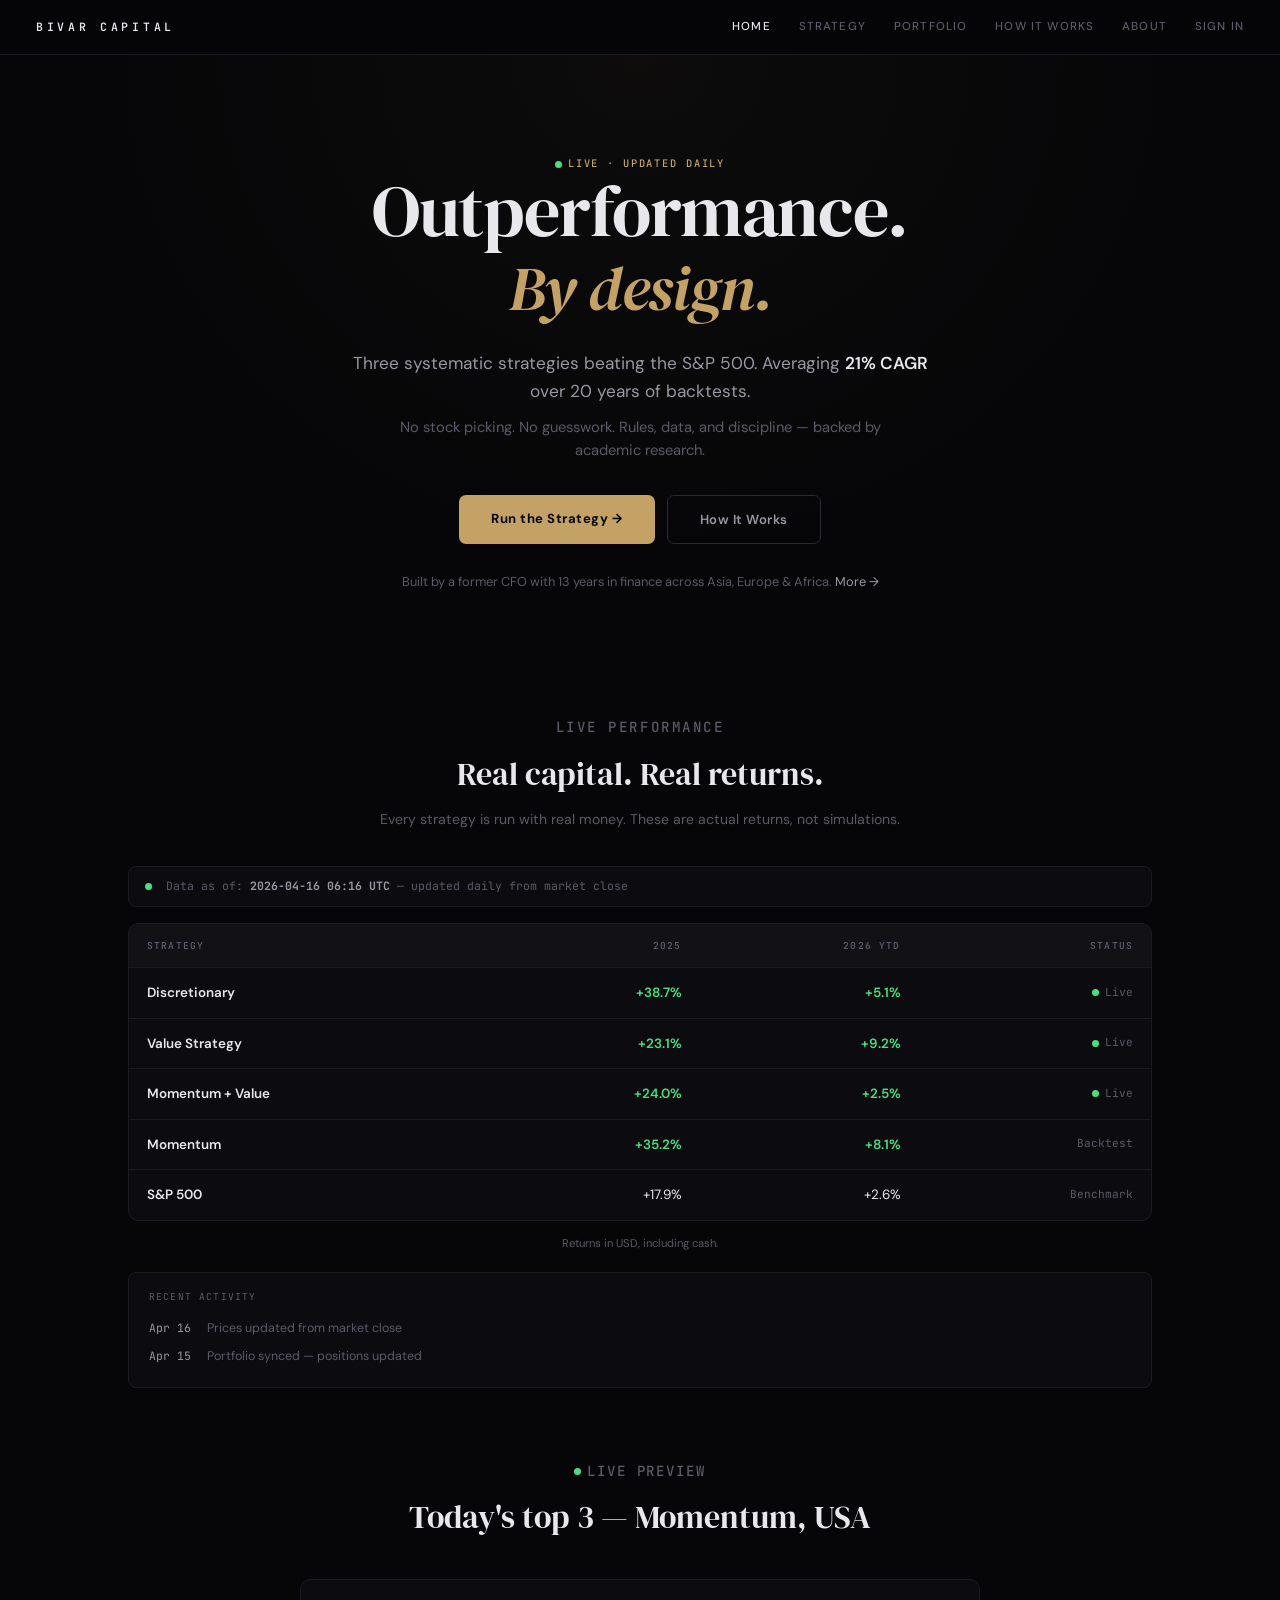
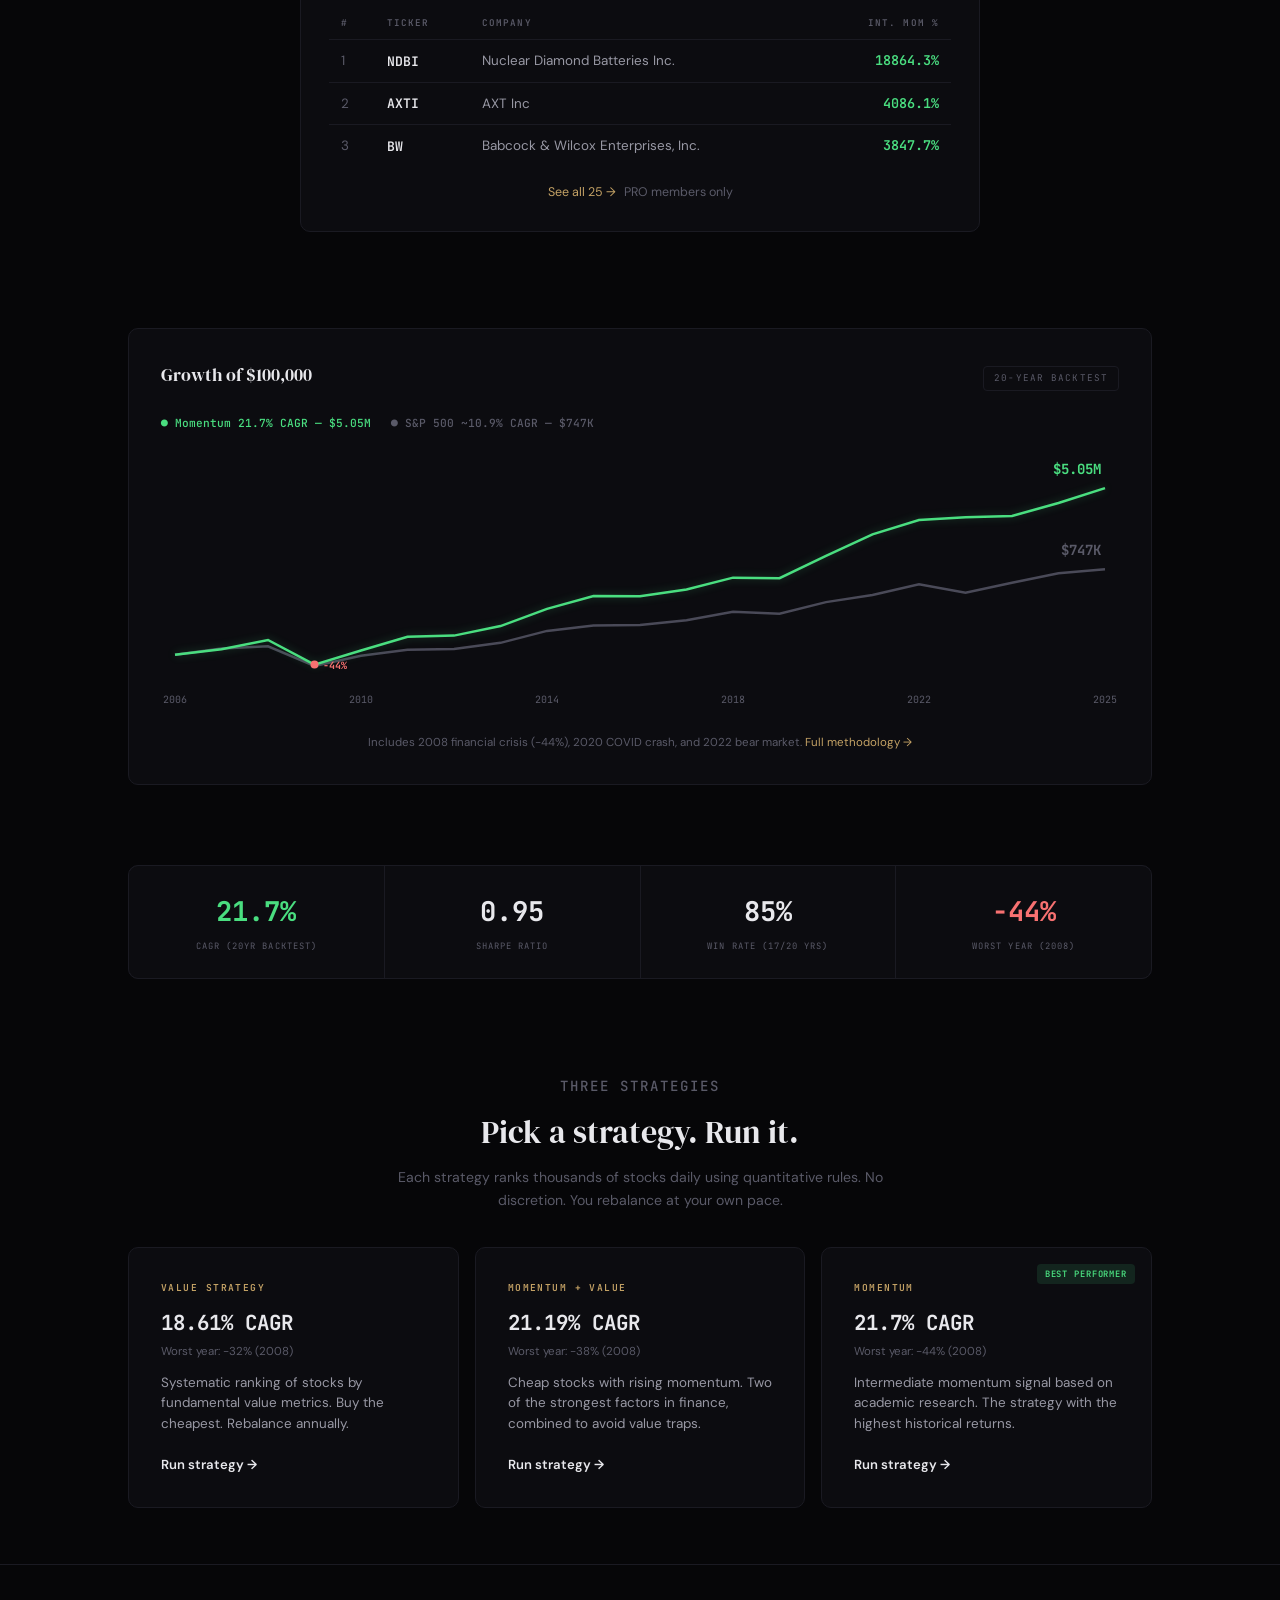
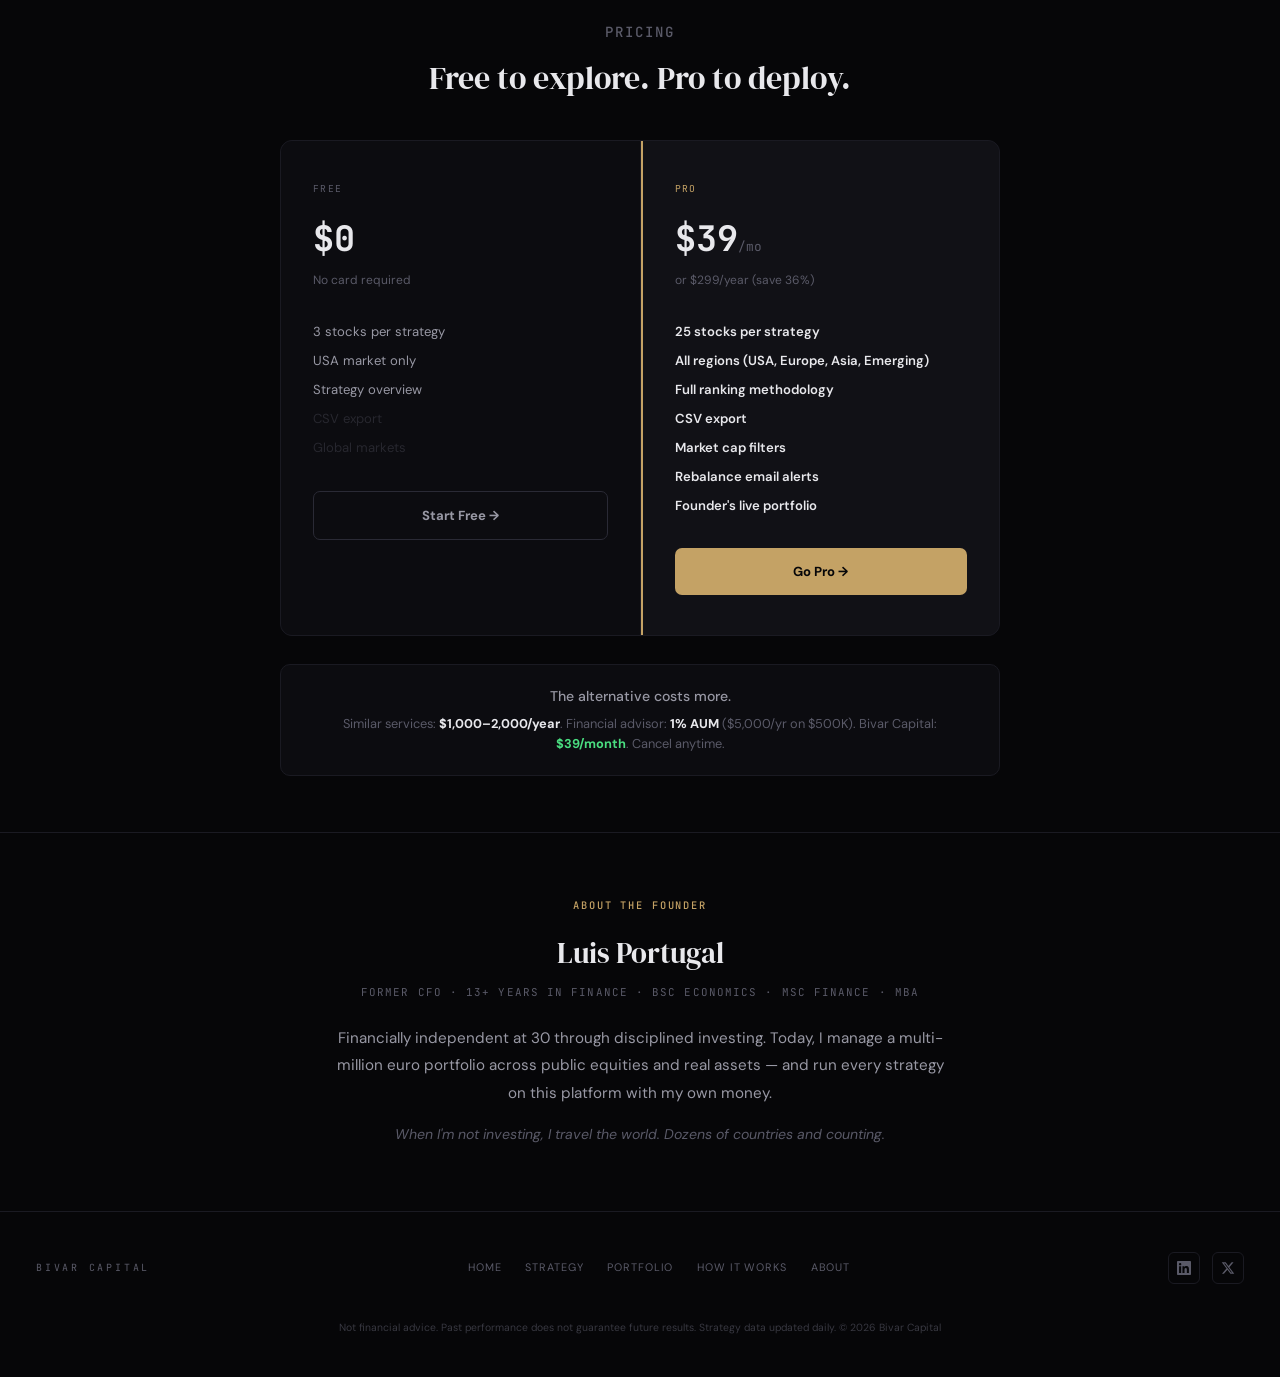
==== commit 4d457b91: "Restore v1 site (Bivar Capital original)" ====
--- a/index.html
+++ b/index.html
@@ -3,46 +3,567 @@
 <head>
 <meta charset="UTF-8">
 <meta name="viewport" content="width=device-width, initial-scale=1.0">
-<title>Riding to Wealth</title>
-<link rel="icon" href="favicon.ico" type="image/x-icon">
-<link rel="icon" href="favicon.png" type="image/png">
-<link href="https://fonts.googleapis.com/css2?family=DM+Serif+Display&family=DM+Sans:wght@400;500&display=swap" rel="stylesheet">
+<title>Bivar Capital — Systematic Investing</title>
+<meta name="description" content="Three systematic strategies outperforming the S&P 500. Real capital, real returns. Updated daily.">
+<meta property="og:title" content="Bivar Capital — Systematic Investing">
+<meta property="og:description" content="Three systematic strategies outperforming the S&P 500. Real capital, real returns. Updated daily.">
+<meta property="og:image" content="https://bivarcapital.com/og-image.png">
+<meta property="og:type" content="website">
+<meta property="og:url" content="https://bivarcapital.com">
+<meta name="twitter:card" content="summary_large_image">
+<meta name="twitter:title" content="Bivar Capital — Systematic Investing">
+<meta name="twitter:description" content="Three systematic strategies outperforming the S&P 500. Real capital, real returns.">
+<meta name="twitter:image" content="https://bivarcapital.com/og-image.png">
+<meta name="theme-color" content="#060608">
+<link rel="canonical" href="https://bivarcapital.com/">
+<link rel="apple-touch-icon" href="apple-touch-icon.png">
+<link rel="preconnect" href="https://fonts.googleapis.com">
+<script type="application/ld+json">
+{
+  "@context": "https://schema.org",
+  "@type": "Organization",
+  "name": "Bivar Capital",
+  "url": "https://bivarcapital.com",
+  "description": "Three systematic strategies outperforming the S&P 500. Real capital, real returns.",
+  "founder": {
+    "@type": "Person",
+    "name": "Luis Portugal",
+    "jobTitle": "Founder"
+  }
+}
+</script>
+<link href="https://fonts.googleapis.com/css2?family=DM+Serif+Display:ital@0;1&family=DM+Sans:wght@400;500;600;700&family=JetBrains+Mono:wght@400;500;600&display=swap" rel="stylesheet">
 <style>
-  * { margin: 0; padding: 0; box-sizing: border-box; }
-  body {
-    background: #060608;
-    color: #f0ece4;
-    font-family: 'DM Sans', sans-serif;
-    display: flex;
-    align-items: center;
-    justify-content: center;
-    min-height: 100vh;
-    text-align: center;
-  }
-  .container {
-    display: flex;
-    flex-direction: column;
-    align-items: center;
-    gap: 2rem;
-  }
-  .bike {
-    font-size: 6rem;
-    filter: grayscale(1) brightness(1.8);
-    opacity: 0.7;
-  }
-  .logo {
-    font-family: 'DM Serif Display', serif;
-    font-size: 2.4rem;
-    letter-spacing: 0.15em;
-    text-transform: uppercase;
-    color: #c9a84c;
-  }
+:root {
+  --bg: #060608;
+  --bg-card: #0c0c10;
+  --bg-elevated: #111116;
+  --border: #1a1a22;
+  --border-light: #2a2a35;
+  --text: #e8e8ec;
+  --text-secondary: #9898a4;
+  --text-muted: #5a5a68;
+  --accent: #c4a265;
+  --accent-hover: #d4b87a;
+  --green: #4ade80;
+  --green-dim: rgba(74,222,128,0.12);
+  --red: #f87171;
+  --font-display: 'DM Serif Display', Georgia, serif;
+  --font-body: 'DM Sans', -apple-system, sans-serif;
+  --font-mono: 'JetBrains Mono', 'SF Mono', monospace;
+}
+*, *::before, *::after { box-sizing: border-box; margin: 0; padding: 0; }
+html { scroll-behavior: smooth; -webkit-font-smoothing: antialiased; }
+body { font-family: var(--font-body); background: var(--bg); color: var(--text); line-height: 1.6; font-size: 15px; }
+a { color: inherit; text-decoration: none; }
+@keyframes fadeUp { from { opacity: 0; transform: translateY(24px); } to { opacity: 1; transform: translateY(0); } }
+@keyframes pulse { 0%, 100% { opacity: 1; } 50% { opacity: 0.5; } }
+.fade-up { animation: fadeUp 0.8s ease-out both; }
+.fade-up-1 { animation-delay: 0.1s; }
+.fade-up-2 { animation-delay: 0.2s; }
+.fade-up-3 { animation-delay: 0.3s; }
+.fade-up-4 { animation-delay: 0.4s; }
+.fade-up-5 { animation-delay: 0.5s; }
+.live-dot { display: inline-block; width: 7px; height: 7px; background: var(--green); border-radius: 50%; margin-right: 6px; vertical-align: middle; animation: pulse 2s ease-in-out infinite; }
+.container { max-width: 1080px; margin: 0 auto; padding: 0 28px; }
+
+.nav {
+  display: flex; align-items: center; justify-content: space-between;
+  padding: 18px 36px; position: sticky; top: 0; z-index: 100;
+  background: rgba(6,6,8,0.88); backdrop-filter: blur(16px) saturate(180%);
+  border-bottom: 1px solid var(--border);
+}
+.nav-logo { font-family: var(--font-mono); font-size: 0.72rem; font-weight: 600; letter-spacing: 0.32em; color: var(--text); }
+.nav-links { display: flex; align-items: center; gap: 28px; }
+.nav-links a { font-size: 0.72rem; font-weight: 500; letter-spacing: 0.1em; text-transform: uppercase; color: var(--text-muted); transition: color 0.25s; }
+.nav-links a:hover, .nav-links a.active { color: var(--text); }
+.nav-toggle { display: none; background: none; border: none; cursor: pointer; padding: 4px; }
+.nav-toggle span { display: block; width: 20px; height: 1.5px; background: var(--text); margin: 5px 0; transition: 0.3s; }
+
+.hero {
+  text-align: center; padding: 100px 28px 60px;
+  background: radial-gradient(ellipse at 50% 0%, rgba(196,162,101,0.04) 0%, transparent 60%);
+}
+.hero h1 { font-family: var(--font-display); font-size: clamp(2.8rem, 6vw, 4.5rem); font-weight: 400; line-height: 1.08; color: var(--text); margin-bottom: 28px; letter-spacing: -0.02em; }
+.hero h1 .serif-italic { font-style: italic; color: var(--accent); display: block; font-size: 0.88em; margin-top: 4px; }
+.hero .sub { font-size: 1.08rem; color: var(--text-secondary); max-width: 580px; margin: 0 auto 10px; }
+.hero .sub strong { color: var(--text); font-weight: 600; }
+.hero .body { font-size: 0.92rem; color: var(--text-muted); max-width: 500px; margin: 0 auto 32px; }
+.hero .ctas { display: flex; gap: 12px; justify-content: center; flex-wrap: wrap; margin-bottom: 28px; }
+.btn-primary { display: inline-block; padding: 13px 32px; background: var(--accent); color: var(--bg); font-size: 0.82rem; font-weight: 700; letter-spacing: 0.04em; border-radius: 7px; border: none; cursor: pointer; transition: all 0.25s; }
+.btn-primary:hover { background: var(--accent-hover); transform: translateY(-1px); }
+.btn-ghost { display: inline-block; padding: 13px 32px; background: transparent; color: var(--text-secondary); font-size: 0.82rem; font-weight: 600; letter-spacing: 0.04em; border-radius: 7px; border: 1px solid var(--border-light); cursor: pointer; transition: all 0.25s; }
+.btn-ghost:hover { border-color: var(--text-muted); color: var(--text); }
+.hero .credential { font-size: 0.8rem; color: var(--text-muted); }
+.hero .credential a { color: var(--text-secondary); transition: color 0.2s; }
+
+.section-head { text-align: center; margin-bottom: 36px; }
+.section-head h2 { font-family: var(--font-display); font-size: clamp(1.5rem, 3vw, 2rem); font-weight: 400; color: var(--text); margin: 10px 0 8px; }
+.section-head p { font-size: 0.88rem; color: var(--text-muted); max-width: 520px; margin: 0 auto; }
+.label { font-family: var(--font-mono); font-size: 0.65rem; font-weight: 500; letter-spacing: 0.18em; text-transform: uppercase; color: var(--accent); }
+.sublabel { font-family: var(--font-mono); font-size: 0.65rem; font-weight: 500; letter-spacing: 0.14em; text-transform: uppercase; color: var(--text-muted); }
+
+.perf-section { padding: 64px 0 48px; }
+.perf-table-wrap { border: 1px solid var(--border); border-radius: 10px; overflow: hidden; background: var(--bg-card); }
+.perf-table { width: 100%; border-collapse: collapse; font-size: 0.84rem; }
+.perf-table thead th { font-family: var(--font-mono); font-size: 0.6rem; font-weight: 600; letter-spacing: 0.12em; text-transform: uppercase; color: var(--text-muted); padding: 14px 18px; text-align: right; border-bottom: 1px solid var(--border); background: var(--bg-elevated); }
+.perf-table thead th:first-child { text-align: left; }
+.perf-table tbody td { padding: 14px 18px; border-bottom: 1px solid var(--border); text-align: right; font-variant-numeric: tabular-nums; }
+.perf-table tbody td:first-child { text-align: left; font-weight: 600; color: var(--text); }
+.perf-table tbody tr:last-child td { border-bottom: none; }
+.perf-table tbody tr:hover { background: var(--bg-elevated); }
+.perf-table .pos { color: var(--green); font-weight: 600; }
+.perf-table .neg { color: var(--red); font-weight: 600; }
+.perf-table .muted { color: var(--text-muted); }
+.perf-table .status { font-family: var(--font-mono); font-size: 0.7rem; color: var(--text-muted); }
+.perf-footer { font-size: 0.7rem; color: var(--text-muted); margin-top: 14px; text-align: center; }
+
+.activity-log { margin-top: 20px; padding: 16px 20px; background: var(--bg-card); border: 1px solid var(--border); border-radius: 8px; }
+.activity-log-title { font-family: var(--font-mono); font-size: 0.6rem; letter-spacing: 0.12em; text-transform: uppercase; color: var(--text-muted); margin-bottom: 10px; }
+.activity-item { font-size: 0.78rem; color: var(--text-muted); padding: 4px 0; display: flex; gap: 8px; }
+.activity-item .date { font-family: var(--font-mono); color: var(--text-secondary); font-size: 0.72rem; min-width: 50px; }
+
+.preview-section { padding: 24px 0 48px; }
+.preview-card { background: var(--bg-card); border: 1px solid var(--border); border-radius: 10px; padding: 28px; max-width: 680px; margin: 0 auto; }
+.preview-table { width: 100%; border-collapse: collapse; font-size: 0.84rem; }
+.preview-table th { font-family: var(--font-mono); font-size: 0.58rem; font-weight: 600; letter-spacing: 0.12em; text-transform: uppercase; color: var(--text-muted); padding: 8px 12px; text-align: left; border-bottom: 1px solid var(--border); }
+.preview-table th:last-child { text-align: right; }
+.preview-table td { padding: 10px 12px; border-bottom: 1px solid var(--border); color: var(--text-secondary); }
+.preview-table td:first-child { color: var(--text-muted); }
+.preview-table td:nth-child(2) { font-weight: 600; color: var(--text); font-family: var(--font-mono); font-size: 0.82rem; }
+.preview-table td:last-child { text-align: right; color: var(--green); font-weight: 600; font-family: var(--font-mono); }
+.preview-table tr:last-child td { border-bottom: none; }
+.preview-link { text-align: center; margin-top: 16px; font-size: 0.78rem; }
+.preview-link a { color: var(--accent); transition: color 0.2s; }
+.preview-link a:hover { color: var(--accent-hover); }
+.preview-link .lock { color: var(--text-muted); margin-left: 8px; }
+
+.chart-section { padding: 48px 0; }
+.chart-container { background: var(--bg-card); border: 1px solid var(--border); border-radius: 10px; padding: 32px; }
+.chart-header { display: flex; justify-content: space-between; align-items: baseline; margin-bottom: 24px; flex-wrap: wrap; gap: 8px; }
+.chart-header h3 { font-family: var(--font-display); font-size: 1.1rem; font-weight: 400; }
+.chart-header .badge { font-family: var(--font-mono); font-size: 0.58rem; letter-spacing: 0.12em; text-transform: uppercase; color: var(--text-muted); padding: 4px 10px; border: 1px solid var(--border); border-radius: 4px; }
+.chart-legend { display: flex; gap: 20px; margin-bottom: 20px; }
+.chart-legend span { font-family: var(--font-mono); font-size: 0.7rem; font-weight: 500; }
+.chart-note { font-size: 0.72rem; color: var(--text-muted); text-align: center; margin-top: 14px; }
+.chart-note a { color: var(--accent); }
+.chart-note a:hover { color: var(--accent-hover); }
+
+.trust-section { padding: 32px 0 48px; }
+.trust-grid { display: grid; grid-template-columns: repeat(4,1fr); gap: 1px; background: var(--border); border: 1px solid var(--border); border-radius: 10px; overflow: hidden; }
+.trust-stat { background: var(--bg-card); padding: 24px; text-align: center; }
+.trust-val { font-family: var(--font-mono); font-size: 1.7rem; font-weight: 700; color: var(--text); }
+.trust-val.green { color: var(--green); }
+.trust-val.red { color: var(--red); }
+.trust-label { font-family: var(--font-mono); font-size: 0.55rem; letter-spacing: 0.12em; text-transform: uppercase; color: var(--text-muted); margin-top: 6px; }
+
+.strategies-section { padding: 48px 0 56px; }
+.cards-grid { display: grid; grid-template-columns: repeat(3,1fr); gap: 16px; }
+.strat-card { background: var(--bg-card); border: 1px solid var(--border); border-radius: 10px; padding: 32px; display: flex; flex-direction: column; transition: border-color 0.3s, transform 0.2s; text-decoration: none; cursor: pointer; position: relative; }
+.strat-card:hover { border-color: var(--border-light); transform: translateY(-3px); }
+.strat-card .best-badge { position: absolute; top: 16px; right: 16px; font-family: var(--font-mono); font-size: 0.55rem; letter-spacing: 0.1em; text-transform: uppercase; padding: 3px 8px; background: var(--green-dim); color: var(--green); border-radius: 4px; font-weight: 600; }
+.strat-card .strat-label { font-family: var(--font-mono); font-size: 0.6rem; font-weight: 600; letter-spacing: 0.15em; text-transform: uppercase; color: var(--accent); margin-bottom: 10px; }
+.strat-card h3 { font-family: var(--font-mono); font-size: 1.3rem; font-weight: 700; margin-bottom: 4px; }
+.strat-card .worst { font-size: 0.72rem; color: var(--text-muted); margin-bottom: 12px; }
+.strat-card p { font-size: 0.84rem; color: var(--text-secondary); line-height: 1.5; flex: 1; }
+.strat-card .card-cta { font-size: 0.82rem; font-weight: 600; color: var(--text); margin-top: 20px; transition: color 0.2s; }
+.strat-card:hover .card-cta { color: var(--accent); }
+
+.pricing-section { padding: 56px 0; border-top: 1px solid var(--border); }
+.pricing-grid { display: grid; grid-template-columns: 1fr 1fr; gap: 1px; background: var(--border); border: 1px solid var(--border); border-radius: 12px; overflow: hidden; max-width: 720px; margin: 0 auto; }
+.pricing-col { background: var(--bg-card); padding: 40px 32px; }
+.pricing-col.pro { background: var(--bg-elevated); border-left: 2px solid var(--accent); }
+.pricing-tier { font-family: var(--font-mono); font-size: 0.6rem; letter-spacing: 0.15em; text-transform: uppercase; margin-bottom: 14px; }
+.pricing-tier.free-t { color: var(--text-muted); }
+.pricing-tier.pro-t { color: var(--accent); }
+.pricing-price { font-family: var(--font-mono); font-size: 2.2rem; font-weight: 700; color: var(--text); margin-bottom: 4px; }
+.pricing-price span { font-size: 0.8rem; font-weight: 400; color: var(--text-muted); }
+.pricing-period { font-size: 0.75rem; color: var(--text-muted); margin-bottom: 28px; }
+.pricing-features { list-style: none; font-size: 0.82rem; color: var(--text-secondary); line-height: 2.2; }
+.pricing-features .disabled { color: var(--text-muted); opacity: 0.35; }
+.pricing-features .highlight { color: var(--text); font-weight: 600; }
+.pricing-cta { display: block; text-align: center; margin-top: 28px; padding: 13px; border-radius: 7px; font-size: 0.82rem; font-weight: 700; transition: all 0.25s; }
+.pricing-cta.free-c { border: 1px solid var(--border-light); color: var(--text-secondary); }
+.pricing-cta.free-c:hover { border-color: var(--text-muted); color: var(--text); }
+.pricing-cta.pro-c { background: var(--accent); color: var(--bg); }
+.pricing-cta.pro-c:hover { background: var(--accent-hover); }
+.pricing-compare { margin-top: 28px; max-width: 720px; margin-left: auto; margin-right: auto; background: var(--bg-card); border: 1px solid var(--border); border-radius: 10px; padding: 20px 28px; text-align: center; }
+.pricing-compare .title { font-size: 0.88rem; color: var(--text-secondary); font-weight: 500; margin-bottom: 6px; }
+.pricing-compare .detail { font-size: 0.8rem; color: var(--text-muted); }
+.pricing-compare .detail strong { color: var(--text); }
+.pricing-compare .detail .green { color: var(--green); font-weight: 700; }
+
+.founder-section { padding: 64px 0; border-top: 1px solid var(--border); }
+.founder-inner { max-width: 620px; margin: 0 auto; text-align: center; }
+.founder-name { font-family: var(--font-display); font-size: 1.8rem; font-weight: 400; margin-bottom: 8px; }
+.founder-title { font-family: var(--font-mono); font-size: 0.68rem; letter-spacing: 0.1em; text-transform: uppercase; color: var(--text-muted); margin-bottom: 24px; }
+.founder-bio { font-size: 0.95rem; color: var(--text-secondary); line-height: 1.8; margin-bottom: 16px; }
+.founder-personal { font-size: 0.88rem; color: var(--text-muted); line-height: 1.7; font-style: italic; }
+
+.footer { padding: 40px 36px; border-top: 1px solid var(--border); display: flex; justify-content: space-between; align-items: center; flex-wrap: wrap; gap: 20px; }
+.footer-logo { font-family: var(--font-mono); font-size: 0.62rem; letter-spacing: 0.28em; color: var(--text-muted); }
+.footer-links { display: flex; gap: 24px; }
+.footer-links a { font-size: 0.68rem; color: var(--text-muted); letter-spacing: 0.08em; text-transform: uppercase; transition: color 0.2s; }
+.footer-links a:hover { color: var(--text); }
+.footer-social { display: flex; gap: 12px; }
+.footer-social a { display: flex; align-items: center; justify-content: center; width: 32px; height: 32px; border: 1px solid var(--border); border-radius: 6px; color: var(--text-muted); transition: all 0.2s; }
+.footer-social a:hover { color: var(--text); border-color: var(--border-light); }
+.footer-social svg { width: 14px; height: 14px; fill: currentColor; }
+.footer-disclaimer { width: 100%; text-align: center; font-size: 0.65rem; color: var(--text-muted); margin-top: 16px; opacity: 0.6; }
+
+@media (max-width: 900px) {
+  .nav { padding: 14px 20px; }
+  .nav-links { display: none; flex-direction: column; position: absolute; top: 100%; left: 0; right: 0; background: rgba(6,6,8,0.98); border-bottom: 1px solid var(--border); padding: 24px; gap: 18px; align-items: center; }
+  .nav-links.open { display: flex; }
+  .nav-toggle { display: block; }
+  .hero { padding: 72px 20px 48px; }
+  .cards-grid { grid-template-columns: 1fr; }
+  .trust-grid { grid-template-columns: repeat(2,1fr); }
+  .pricing-grid { grid-template-columns: 1fr; }
+  .footer { padding: 32px 20px; flex-direction: column; text-align: center; }
+  .footer-links { justify-content: center; flex-wrap: wrap; }
+  .perf-table { font-size: 0.75rem; }
+  .perf-table thead th, .perf-table tbody td { padding: 10px 10px; }
+}
+@media (max-width: 480px) {
+  .hero h1 { font-size: 2.2rem; }
+}
 </style>
 </head>
 <body>
-  <div class="container">
-    <div class="bike">🚲</div>
-    <div class="logo">Riding to Wealth</div>
-  </div>
+
+<nav class="nav">
+  <a href="/" class="nav-logo">BIVAR CAPITAL</a>
+  <button class="nav-toggle" onclick="document.querySelector('.nav-links').classList.toggle('open')"><span></span><span></span><span></span></button>
+  <div class="nav-links">
+    <a href="/" class="active">Home</a>
+    <a href="invest.html">Strategy</a>
+    <a href="portfolio.html">Portfolio</a>
+    <a href="strategies.html">How It Works</a>
+    <a href="about.html">About</a>
+    <a href="invest.html#signin" class="btn-sub">Sign In</a>
+  </div>
+</nav>
+
+<header class="hero">
+  <p class="label fade-up"><span class="live-dot"></span>Live &middot; Updated Daily</p>
+  <h1 class="fade-up fade-up-1">Outperformance.<span class="serif-italic">By design.</span></h1>
+  <p class="sub fade-up fade-up-2">Three systematic strategies beating the S&amp;P 500. Averaging <strong>21% CAGR</strong> over 20 years of backtests.</p>
+  <p class="body fade-up fade-up-3">No stock picking. No guesswork. Rules, data, and discipline &mdash; backed by academic research.</p>
+  <div class="ctas fade-up fade-up-4">
+    <a href="invest.html" class="btn-primary">Run the Strategy &rarr;</a>
+    <a href="strategies.html" class="btn-ghost">How It Works</a>
+  </div>
+  <p class="credential fade-up fade-up-5">Built by a former CFO with 13 years in finance across Asia, Europe &amp; Africa. <a href="about.html">More &rarr;</a></p>
+</header>
+
+<section class="perf-section">
+  <div class="container">
+    <div class="section-head">
+      <p class="label">Live Performance</p>
+      <h2>Real capital. Real returns.</h2>
+      <p>Every strategy is run with real money. These are actual returns, not simulations.</p>
+    </div>
+    <div id="data-date-bar" style="display:flex;align-items:center;gap:8px;margin-bottom:16px;padding:10px 16px;background:var(--bg-card);border:1px solid var(--border);border-radius:8px">
+      <span class="live-dot"></span>
+      <span style="font-family:var(--font-mono);font-size:0.72rem;color:var(--text-muted)">Data as of: <strong id="data-date-display" style="color:var(--text-secondary)">loading...</strong> &mdash; updated daily from market close</span>
+    </div>
+    <div class="perf-table-wrap">
+      <table class="perf-table">
+        <thead><tr><th>Strategy</th><th>2025</th><th>2026 YTD</th><th>Status</th></tr></thead>
+        <tbody>
+          <tr><td>Discretionary</td><td class="pos">+38.7%</td><td class="pos" id="ytd-discretionary">+4.0%</td><td class="status"><span class="live-dot"></span>Live</td></tr>
+          <tr><td>Value Strategy</td><td class="pos">+23.1%</td><td class="pos" id="ytd-vc2">+9.4%</td><td class="status"><span class="live-dot"></span>Live</td></tr>
+          <tr><td>Momentum + Value</td><td class="pos">+24.0%</td><td class="pos" id="ytd-vc2trend">+3.4%</td><td class="status"><span class="live-dot"></span>Live</td></tr>
+          <tr><td>Momentum</td><td class="pos">+35.2%</td><td class="pos">+8.1%</td><td class="status" style="color:var(--text-muted)">Backtest</td></tr>
+          <tr><td style="color:var(--text)">S&amp;P 500</td><td style="color:var(--text)">+17.9%</td><td style="color:var(--text)" id="ytd-sp500">+1.8%</td><td class="status" style="color:var(--text-muted)">Benchmark</td></tr>
+        </tbody>
+      </table>
+    </div>
+    <p class="perf-footer">Returns in USD, including cash.</p>
+    <div class="activity-log">
+      <div class="activity-log-title">Recent Activity</div>
+      <div id="activity-list"><div class="activity-item" style="color:var(--text-muted)">Loading...</div></div>
+    </div>
+  </div>
+</section>
+
+<!-- Live Preview -->
+<section class="preview-section">
+  <div class="container">
+    <div class="section-head">
+      <p class="sublabel"><span class="live-dot"></span>Live Preview</p>
+      <h2>Today's top 3 &mdash; Momentum, USA</h2>
+    </div>
+    <div class="preview-card">
+      <table class="preview-table">
+        <thead><tr><th>#</th><th>Ticker</th><th>Company</th><th>Int. Mom %</th></tr></thead>
+        <tbody id="preview-tbody">
+          <tr><td colspan="4" style="padding:20px;text-align:center;color:var(--text-muted)">Loading...</td></tr>
+        </tbody>
+      </table>
+      <div class="preview-link">
+        <a href="invest.html?strategy=momentum">See all 25 &rarr;</a><span class="lock">PRO members only</span>
+      </div>
+    </div>
+  </div>
+</section>
+
+<!-- Backtest Chart -->
+<section class="chart-section">
+  <div class="container">
+    <div class="chart-container">
+      <div class="chart-header">
+        <h3>Growth of $100,000</h3>
+        <span class="badge">20-Year Backtest</span>
+      </div>
+      <div class="chart-legend">
+        <span style="color:var(--green)">&#9679; Momentum 21.7% CAGR &mdash; $5.05M</span>
+        <span style="color:var(--text-muted)">&#9679; S&amp;P 500 ~10.9% CAGR &mdash; $747K</span>
+      </div>
+      <canvas id="homeChart" style="width:100%;height:260px"></canvas>
+      <p class="chart-note">Includes 2008 financial crisis (-44%), 2020 COVID crash, and 2022 bear market. <a href="strategies.html">Full methodology &rarr;</a></p>
+    </div>
+  </div>
+</section>
+
+<section class="trust-section">
+  <div class="container">
+    <div class="trust-grid">
+      <div class="trust-stat"><div class="trust-val green">21.7%</div><div class="trust-label">CAGR (20yr backtest)</div></div>
+      <div class="trust-stat"><div class="trust-val">0.95</div><div class="trust-label">Sharpe Ratio</div></div>
+      <div class="trust-stat"><div class="trust-val">85%</div><div class="trust-label">Win Rate (17/20 yrs)</div></div>
+      <div class="trust-stat"><div class="trust-val red">-44%</div><div class="trust-label">Worst Year (2008)</div></div>
+    </div>
+  </div>
+</section>
+
+<section class="strategies-section">
+  <div class="container">
+    <div class="section-head">
+      <p class="sublabel">Three Strategies</p>
+      <h2>Pick a strategy. Run it.</h2>
+      <p>Each strategy ranks thousands of stocks daily using quantitative rules. No discretion. You rebalance at your own pace.</p>
+    </div>
+    <div class="cards-grid">
+      <a href="invest.html?strategy=value" class="strat-card">
+        <div class="strat-label">Value Strategy</div>
+        <h3>18.61% CAGR</h3>
+        <div class="worst">Worst year: -32% (2008)</div>
+        <p>Systematic ranking of stocks by fundamental value metrics. Buy the cheapest. Rebalance annually.</p>
+        <div class="card-cta">Run strategy &rarr;</div>
+      </a>
+      <a href="invest.html?strategy=trend" class="strat-card">
+        <div class="strat-label">Momentum + Value</div>
+        <h3>21.19% CAGR</h3>
+        <div class="worst">Worst year: -38% (2008)</div>
+        <p>Cheap stocks with rising momentum. Two of the strongest factors in finance, combined to avoid value traps.</p>
+        <div class="card-cta">Run strategy &rarr;</div>
+      </a>
+      <a href="invest.html?strategy=momentum" class="strat-card">
+        <span class="best-badge">Best Performer</span>
+        <div class="strat-label">Momentum</div>
+        <h3>21.7% CAGR</h3>
+        <div class="worst">Worst year: -44% (2008)</div>
+        <p>Intermediate momentum signal based on academic research. The strategy with the highest historical returns.</p>
+        <div class="card-cta">Run strategy &rarr;</div>
+      </a>
+    </div>
+  </div>
+</section>
+
+<section class="pricing-section">
+  <div class="container">
+    <div class="section-head">
+      <p class="sublabel">Pricing</p>
+      <h2>Free to explore. Pro to deploy.</h2>
+    </div>
+    <div class="pricing-grid">
+      <div class="pricing-col">
+        <div class="pricing-tier free-t">Free</div>
+        <div class="pricing-price">$0</div>
+        <div class="pricing-period">No card required</div>
+        <ul class="pricing-features">
+          <li>3 stocks per strategy</li>
+          <li>USA market only</li>
+          <li>Strategy overview</li>
+          <li class="disabled">CSV export</li>
+          <li class="disabled">Global markets</li>
+        </ul>
+        <a href="invest.html" class="pricing-cta free-c">Start Free &rarr;</a>
+      </div>
+      <div class="pricing-col pro">
+        <div class="pricing-tier pro-t">Pro</div>
+        <div class="pricing-price">$39<span>/mo</span></div>
+        <div class="pricing-period">or $299/year (save 36%)</div>
+        <ul class="pricing-features">
+          <li class="highlight">25 stocks per strategy</li>
+          <li class="highlight">All regions (USA, Europe, Asia, Emerging)</li>
+          <li class="highlight">Full ranking methodology</li>
+          <li class="highlight">CSV export</li>
+          <li class="highlight">Market cap filters</li>
+          <li class="highlight">Rebalance email alerts</li>
+          <li class="highlight">Founder's live portfolio</li>
+        </ul>
+        <a href="invest.html#signin" class="pricing-cta pro-c">Go Pro &rarr;</a>
+      </div>
+    </div>
+    <div class="pricing-compare">
+      <div class="title">The alternative costs more.</div>
+      <div class="detail">Similar services: <strong>$1,000&ndash;2,000/year</strong>. Financial advisor: <strong>1% AUM</strong> ($5,000/yr on $500K). Bivar Capital: <span class="green">$39/month</span>. Cancel anytime.</div>
+    </div>
+  </div>
+</section>
+
+<section class="founder-section">
+  <div class="container">
+    <div class="founder-inner">
+      <p class="label" style="margin-bottom:16px">About the Founder</p>
+      <h2 class="founder-name">Luis Portugal</h2>
+      <p class="founder-title">Former CFO &middot; 13+ years in finance &middot; BSc Economics &middot; MSc Finance &middot; MBA</p>
+      <p class="founder-bio">Financially independent at 30 through disciplined investing. Today, I manage a multi-million euro portfolio across public equities and real assets &mdash; and run every strategy on this platform with my own money.</p>
+      <p class="founder-personal">When I'm not investing, I travel the world. Dozens of countries and counting.</p>
+    </div>
+  </div>
+</section>
+
+<footer class="footer">
+  <span class="footer-logo">BIVAR CAPITAL</span>
+  <div class="footer-links">
+    <a href="/">Home</a>
+    <a href="invest.html">Strategy</a>
+    <a href="portfolio.html">Portfolio</a>
+    <a href="strategies.html">How It Works</a>
+    <a href="about.html">About</a>
+  </div>
+  <div class="footer-social">
+    <a href="https://www.linkedin.com/in/lu%C3%ADs-portugal-6a252441/" target="_blank" rel="noopener" aria-label="LinkedIn"><svg viewBox="0 0 24 24"><path d="M20.447 20.452h-3.554v-5.569c0-1.328-.027-3.037-1.852-3.037-1.853 0-2.136 1.445-2.136 2.939v5.667H9.351V9h3.414v1.561h.046c.477-.9 1.637-1.85 3.37-1.85 3.601 0 4.267 2.37 4.267 5.455v6.286zM5.337 7.433a2.062 2.062 0 01-2.063-2.065 2.064 2.064 0 112.063 2.065zm1.782 13.019H3.555V9h3.564v11.452zM22.225 0H1.771C.792 0 0 .774 0 1.729v20.542C0 23.227.792 24 1.771 24h20.451C23.2 24 24 23.227 24 22.271V1.729C24 .774 23.2 0 22.222 0h.003z"/></svg></a>
+    <a href="https://x.com/LuisPAbr" target="_blank" rel="noopener" aria-label="X"><svg viewBox="0 0 24 24"><path d="M18.244 2.25h3.308l-7.227 8.26 8.502 11.24H16.17l-5.214-6.817L4.99 21.75H1.68l7.73-8.835L1.254 2.25H8.08l4.713 6.231zm-1.161 17.52h1.833L7.084 4.126H5.117z"/></svg></a>
+  </div>
+  <p class="footer-disclaimer">Not financial advice. Past performance does not guarantee future results. Strategy data updated daily. &copy; 2026 Bivar Capital</p>
+</footer>
+
+<!-- Growth Chart -->
+<script>
+function drawGrowthChart(canvasId) {
+  const canvas = document.getElementById(canvasId);
+  if (!canvas) return;
+  const ctx = canvas.getContext('2d');
+  const dpr = window.devicePixelRatio || 1;
+  const W = canvas.parentElement.clientWidth - 64;
+  const H = Math.max(220, Math.min(260, W * 0.45));
+  canvas.style.width = W + 'px';
+  canvas.style.height = H + 'px';
+  canvas.width = W * dpr;
+  canvas.height = H * dpr;
+  ctx.scale(dpr, dpr);
+
+  const pad = { t: 24, r: 14, b: 32, l: 14 };
+  const years = [2006,2007,2008,2009,2010,2011,2012,2013,2014,2015,2016,2017,2018,2019,2020,2021,2022,2023,2024,2025];
+  const momR = [13.41,24.49,-43.96,39.37,38.14,2.79,25.24,49.86,35.52,-0.63,17.49,31.95,-1.20,68.96,65.8,40.16,6.93,3.14,35.47,42.07];
+  const spR = [15.81,5.17,-36.97,26.70,15.06,1.79,15.90,32.53,13.45,1.19,12.00,21.83,-4.38,31.49,18.40,28.71,-18.11,26.29,25.02,10.00];
+
+  function buildEquity(r){let e=[100000];for(let x of r)e.push(e[e.length-1]*(1+x/100));return e;}
+  const momEq=buildEquity(momR),spEq=buildEquity(spR);
+  const allV=[...momEq,...spEq];
+  const logMin=Math.log10(Math.min(...allV)*0.7),logMax=Math.log10(Math.max(...allV)*1.3);
+
+  function xp(i){return pad.l+(i/years.length)*(W-pad.l-pad.r);}
+  function yp(v){return pad.t+(1-(Math.log10(v)-logMin)/(logMax-logMin))*(H-pad.t-pad.b);}
+
+  const isMobile = W < 400;
+  const step = isMobile ? 5 : 4;
+  ctx.fillStyle='#5a5a68';ctx.font='10px "JetBrains Mono",monospace';ctx.textAlign='center';
+  years.forEach((yr,i)=>{if(i%step===0)ctx.fillText(yr,xp(i),H-10);});
+  ctx.fillText('2025',xp(years.length),H-10);
+
+  function drawLine(eq,col,w){ctx.beginPath();eq.forEach((v,i)=>{i===0?ctx.moveTo(xp(i),yp(v)):ctx.lineTo(xp(i),yp(v));});ctx.strokeStyle=col;ctx.lineWidth=w;ctx.stroke();}
+  drawLine(spEq,'#4a4a58',2.5);
+
+  ctx.shadowColor='rgba(74,222,128,0.3)';ctx.shadowBlur=8;
+  drawLine(momEq,'#4ade80',2.5);
+  ctx.shadowBlur=0;
+
+  const crash2008idx = 2;
+  const crashY = yp(momEq[crash2008idx + 1]);
+  const crashX = xp(crash2008idx + 1);
+  ctx.beginPath();
+  ctx.arc(crashX, crashY, 4, 0, Math.PI*2);
+  ctx.fillStyle='#f87171';
+  ctx.fill();
+  ctx.font='bold 10px "JetBrains Mono",monospace';
+  ctx.textAlign='left';
+  ctx.fillStyle='#f87171';
+  ctx.fillText('-44%', crashX + 8, crashY + 4);
+
+  ctx.font='bold 14px "JetBrains Mono",monospace';
+  ctx.textAlign='right';
+  ctx.fillStyle='#4ade80';
+  ctx.fillText('$5.05M',xp(years.length)-4,yp(momEq[momEq.length-1])-14);
+  ctx.fillStyle='#5a5a68';
+  ctx.fillText('$747K',xp(years.length)-4,yp(spEq[spEq.length-1])-14);
+}
+drawGrowthChart('homeChart');
+window.addEventListener('resize', function(){drawGrowthChart('homeChart');});
+</script>
+
+<!-- Live Preview Data -->
+<script>
+// Update data date from portfolio-data.json
+fetch('portfolio-data.json')
+  .then(r => r.json())
+  .then(pd => {
+    const dateEl = document.getElementById('data-date-display');
+    if (dateEl && pd.updated) dateEl.textContent = pd.updated;
+    // Update all YTD cells from JSON
+    ['discretionary','vc2','vc2trend'].forEach(s => {
+      const el = document.getElementById('ytd-' + s);
+      const r = pd.returns && pd.returns[s];
+      if (el && r && r['2026_ytd'] != null) {
+        const v = r['2026_ytd'];
+        el.textContent = (v >= 0 ? '+' : '') + v.toFixed(1) + '%';
+      }
+    });
+    const spEl = document.getElementById('ytd-sp500');
+    if (spEl && pd.sp500_returns && pd.sp500_returns['2026_ytd'] != null) {
+      const v = pd.sp500_returns['2026_ytd'];
+      spEl.textContent = (v >= 0 ? '+' : '') + v.toFixed(1) + '%';
+    }
+    // Activity log
+    const actList = document.getElementById('activity-list');
+    if (actList && pd.activity && pd.activity.length) {
+      actList.innerHTML = pd.activity.map(a =>
+        `<div class="activity-item"><span class="date">${a.date}</span> ${a.text}</div>`
+      ).join('');
+    }
+  })
+  .catch(() => {});
+
+// Lazy-load wizard-data.json only when preview table is visible
+const previewObs = new IntersectionObserver((entries) => {
+  if (entries[0].isIntersecting) {
+    previewObs.disconnect();
+    fetch('wizard-data.json')
+      .then(r => r.json())
+      .then(d => {
+        const stocks = (d.momentum && d.momentum.USA) ? d.momentum.USA.slice(0, 3) : [];
+        const tbody = document.getElementById('preview-tbody');
+        if (stocks.length === 0) { tbody.innerHTML = '<tr><td colspan="4" style="padding:20px;text-align:center;color:var(--text-muted)">No data</td></tr>'; return; }
+        tbody.innerHTML = stocks.map((s, i) =>
+          `<tr>
+            <td>${i+1}</td>
+            <td>${s[0]}</td>
+            <td>${s[1]}</td>
+            <td>${s[5] != null ? s[5].toFixed(1) + '%' : '\u2014'}</td>
+          </tr>`
+        ).join('');
+      })
+      .catch(() => {});
+  }
+}, { rootMargin: '200px' });
+const previewEl = document.getElementById('preview-tbody');
+if (previewEl) previewObs.observe(previewEl);
+</script>
+<script src="auth-nav.js"></script>
 </body>
 </html>
